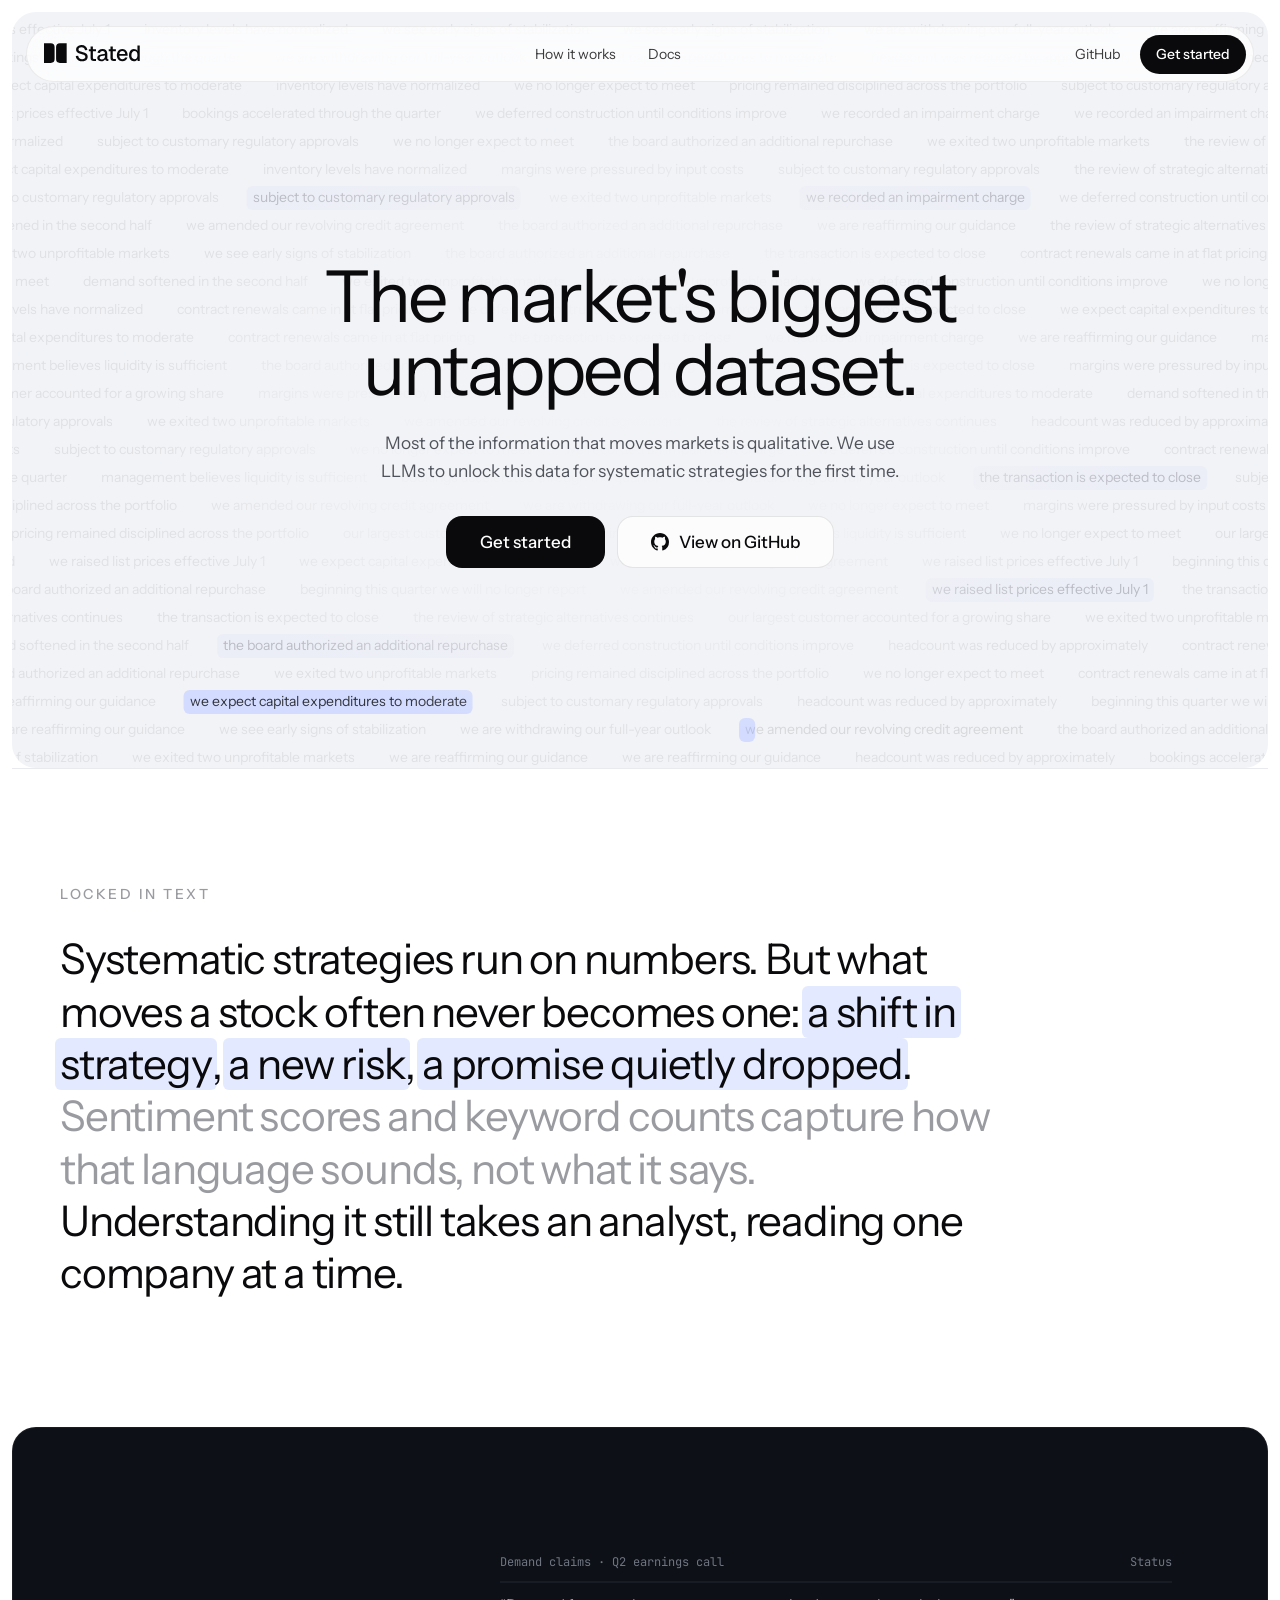
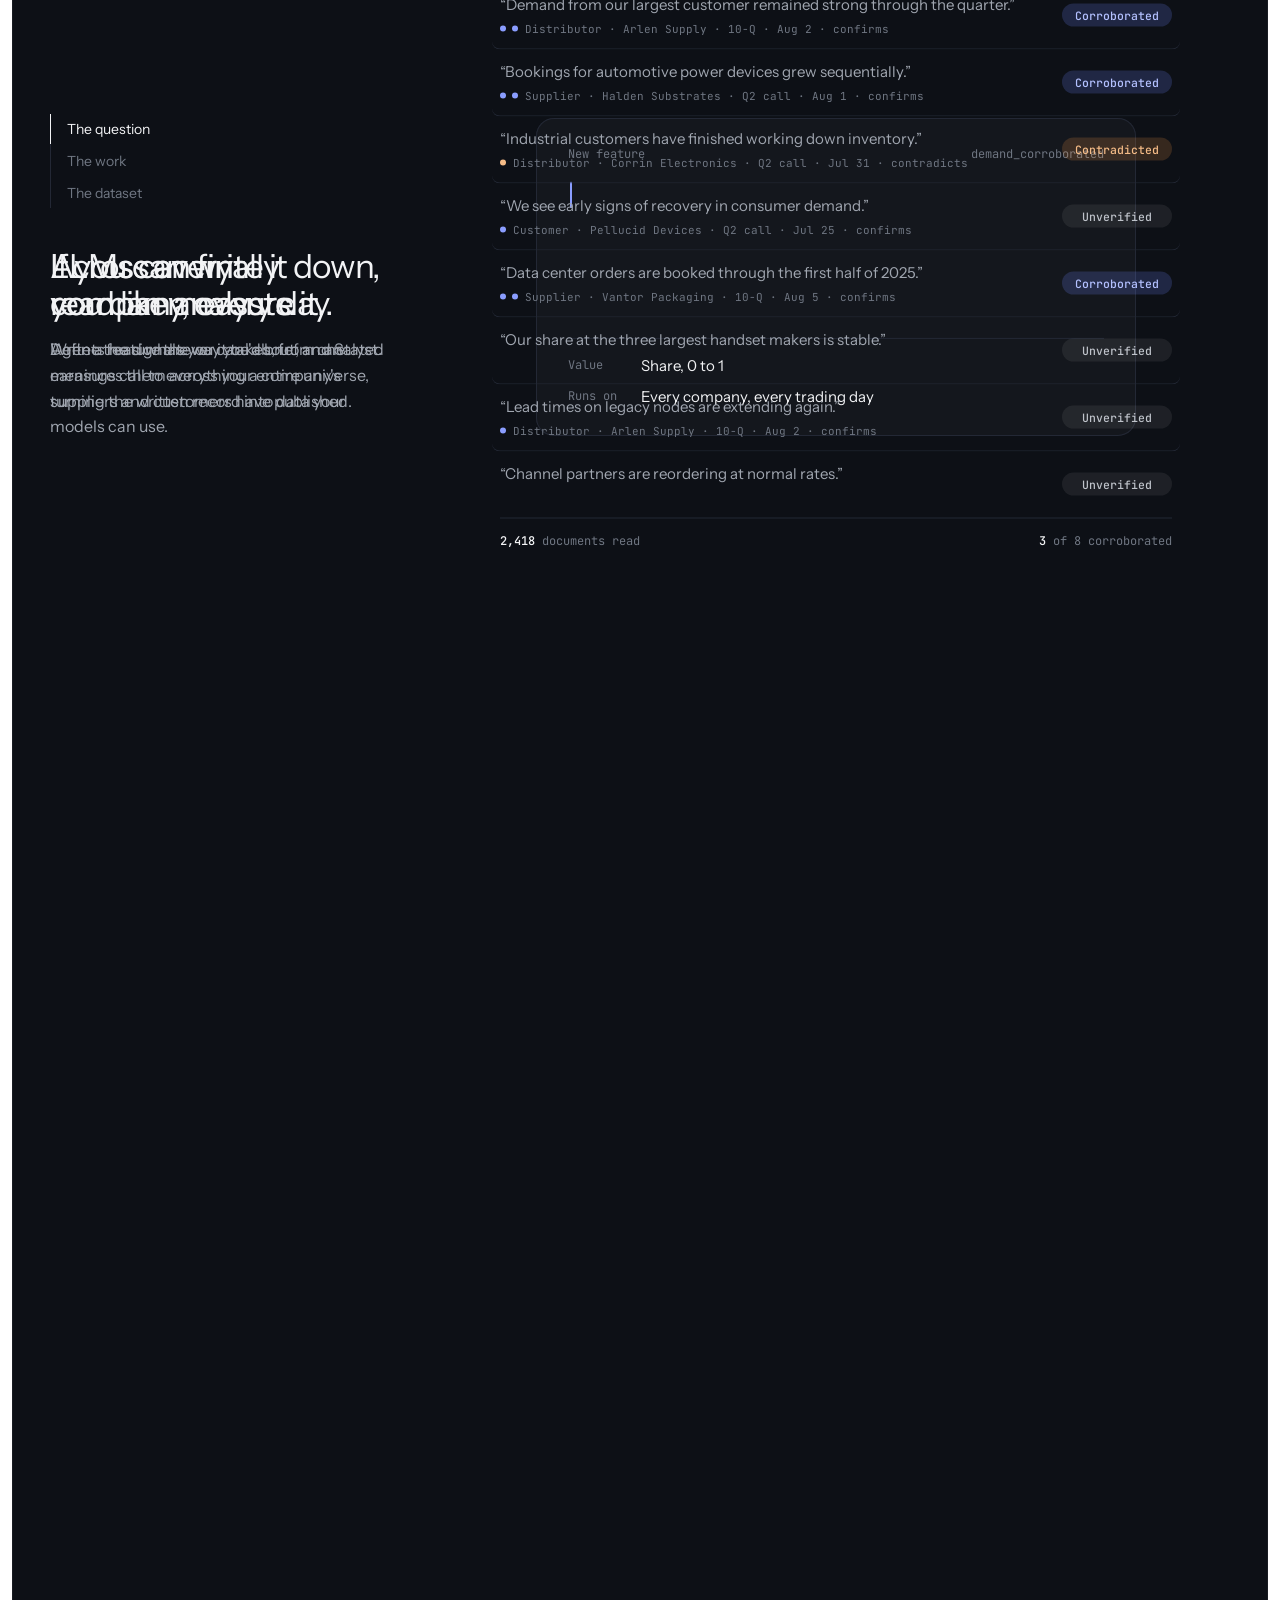
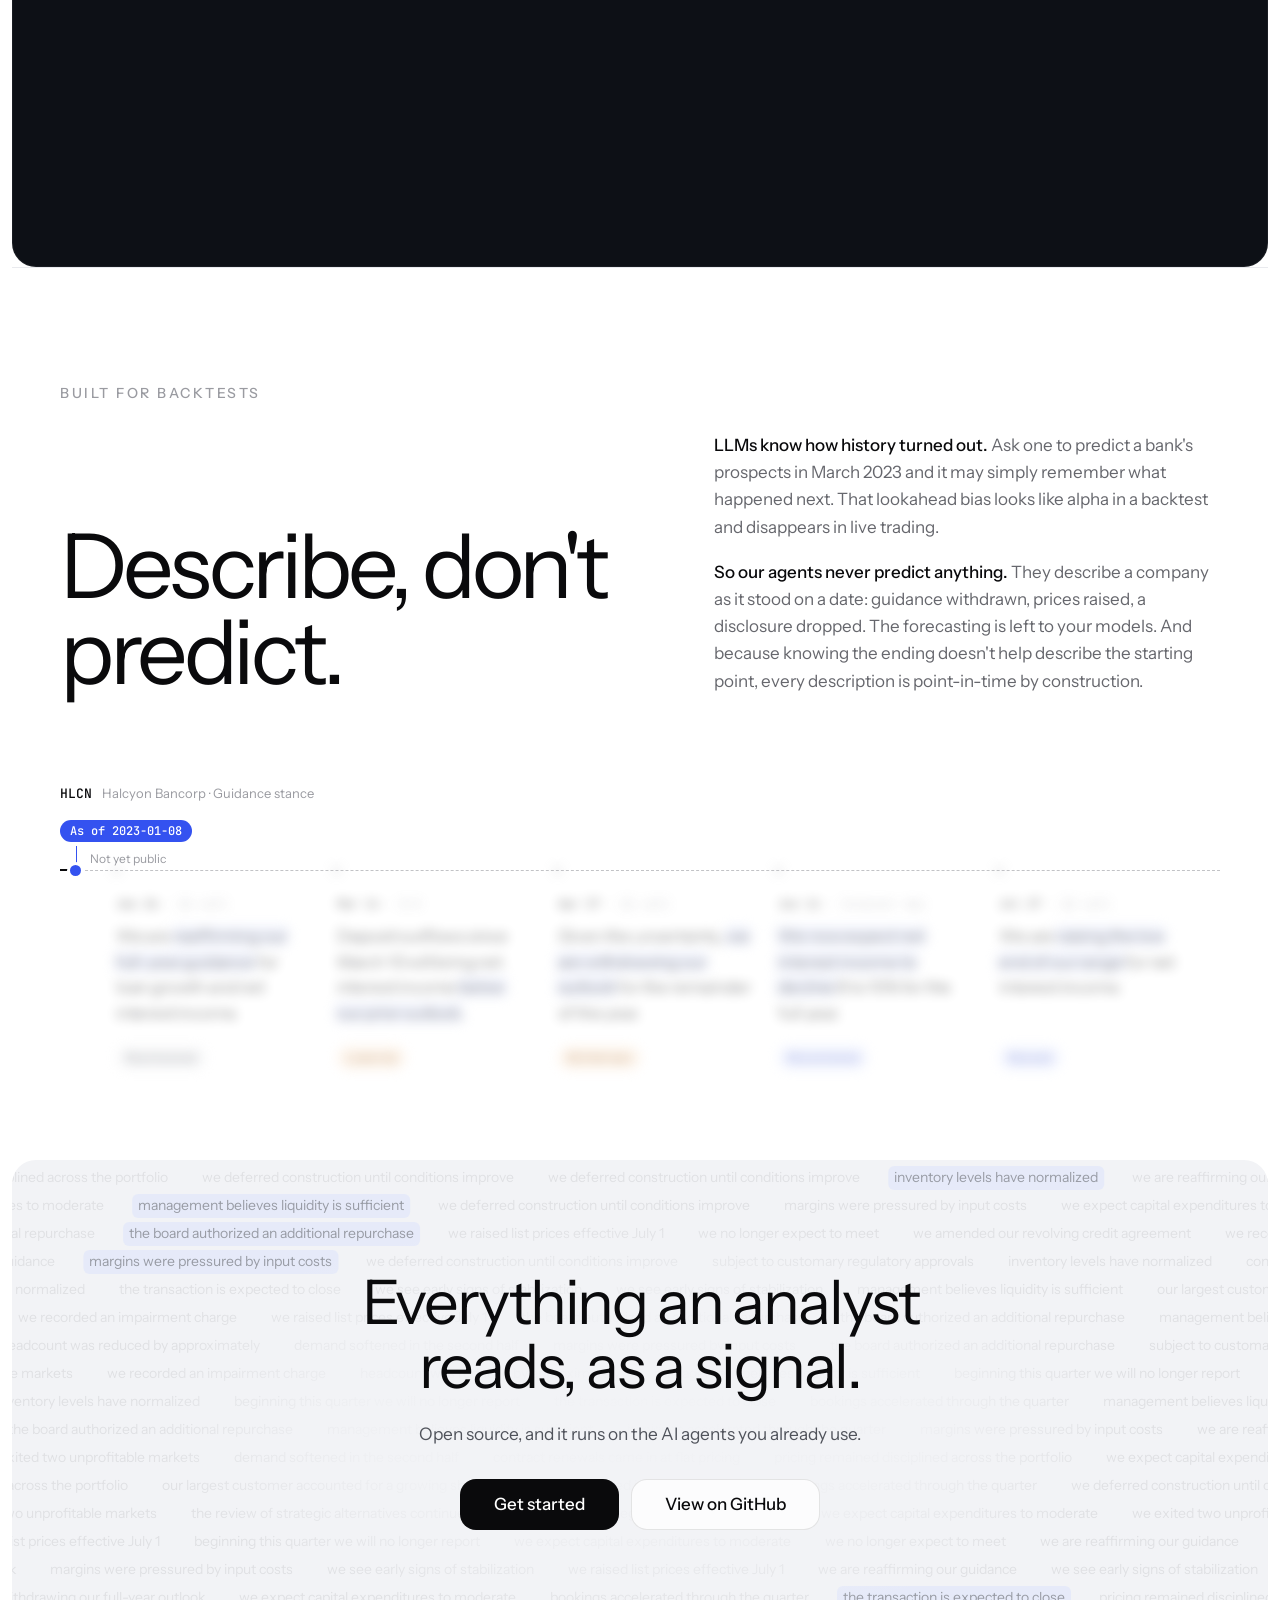
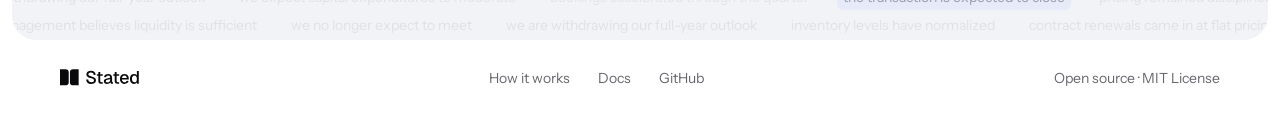
==== site/index.html @ 485dae63 "Point repository links at zmccormick7/Stated The repository was renamed from PremiseDB to Stated. Th" ====
<!doctype html>
<html lang="en">
<head>
<meta charset="utf-8">
<meta name="viewport" content="width=device-width, initial-scale=1, viewport-fit=cover">
<meta name="description" content="Most of the information that moves markets is qualitative. Stated uses LLMs to unlock this data for systematic strategies.">
<title>Stated</title>
<link rel="icon" href="favicon.ico" sizes="32x32">
<link rel="icon" href="favicon.svg" type="image/svg+xml">
<link rel="apple-touch-icon" href="apple-touch-icon.png">
<link rel="preconnect" href="https://fonts.googleapis.com">
<link rel="preconnect" href="https://fonts.gstatic.com" crossorigin>
<link rel="stylesheet" href="https://fonts.googleapis.com/css2?family=Instrument+Sans:wght@400;500;600&family=JetBrains+Mono:wght@400;500&display=swap">
<style>
html, body { margin: 0; }
[hidden] { display: none !important; }
/* Layout: quiet and premium. An inset, rounded hero panel whose "photograph" is a slow wall of disclosure text,
   phrases lighting up as they are read; a floating glass nav; then one dark, pinned story in which a feature is answered for
   one company on one date and the camera pulls back to the whole dataset.
   One sans at regular weight carries everything; mono only for values. Colour is nearly absent. */
:root {
  --bg: #FFFFFF;
  --fg: #0A0A0C;
  --muted: #66676D;
  --faint: #9A9BA1;
  --rule: #E9EAEE;
  --band: #F4F4F6;
  --win: #FFFFFF;
  --win-rule: #E6E7EB;
  --win-bar: #FAFAFB;
  --hl: #E3E9FF;
  --hl-strong: #CBD6FF;
  --accent: #3452F0;
  --up-bg: #E4EAFF; --up-ink: #2A3FB8;
  --down-bg: #FCEBD9; --down-ink: #94500F;
  --flat-bg: #F0F1F3; --flat-ink: #4B4E56;
  --media: #F2F3F6;
  --media-ink: #0A0A0C;
  --media-muted: #50535B;
  --veil-0: rgba(242, 243, 246, 0.97);
  --veil-1: rgba(242, 243, 246, 0.84);
  --veil-2: rgba(242, 243, 246, 0);
  --wall-ink: #0A0A0C;
  --wall-base: 0.075;
  --wall-lit: 0.72;
  --wall-hl: #D3DCFF;
  --wall-hl-a: 1;
  --nav-bg: rgba(255, 255, 255, 0.72);
  --nav-ink: #0A0A0C;
  --nav-rule: rgba(10, 10, 12, 0.07);
  --btn-bg: #0A0A0C;
  --btn-ink: #FFFFFF;
  --btn-hover: #26282E;
  --btn2-bg: rgba(255, 255, 255, 0.75);
  --btn2-ink: #0A0A0C;
  --btn2-rule: rgba(10, 10, 12, 0.1);
  --btn2-hover: #FFFFFF;
  --sans: "Instrument Sans", system-ui, -apple-system, "Segoe UI", Helvetica, Arial, sans-serif;
  --mono: "JetBrains Mono", ui-monospace, "SF Mono", Menlo, Consolas, monospace;
}
@media (prefers-color-scheme: dark) {
  :root:not([data-theme="light"]) {
    --bg: #0A0A0C; --fg: #F2F2F4; --muted: #9C9DA4; --faint: #6E6F76; --rule: #1E1F24;
    --band: #111216; --win: #17181D; --win-rule: #26272E; --win-bar: #1B1C22;
    --hl: rgba(110, 135, 255, 0.2); --hl-strong: rgba(110, 135, 255, 0.38); --accent: #8A9DFF; --up-bg: rgba(110, 135, 255, 0.18); --up-ink: #A9B8FF; --down-bg: rgba(240, 150, 70, 0.16); --down-ink: #F2B47E; --flat-bg: rgba(255, 255, 255, 0.06); --flat-ink: #B5B8BF;
    --media: #0B0F16; --media-ink: #F5F7FA; --media-muted: rgba(245, 247, 250, 0.78);
    --veil-0: rgba(11, 15, 22, 0.96); --veil-1: rgba(11, 15, 22, 0.8); --veil-2: rgba(11, 15, 22, 0);
    --wall-ink: #E8ECF4; --wall-base: 0.11; --wall-lit: 0.6; --wall-hl: #AFC0FF; --wall-hl-a: 0.14;
    --nav-bg: rgba(255, 255, 255, 0.07); --nav-ink: #F5F7FA; --nav-rule: rgba(255, 255, 255, 0.1);
    --btn-bg: #FFFFFF; --btn-ink: #0A0A0C; --btn-hover: #E9ECF2;
    --btn2-bg: rgba(255, 255, 255, 0.1); --btn2-ink: #F5F7FA; --btn2-rule: rgba(255, 255, 255, 0.14); --btn2-hover: rgba(255, 255, 255, 0.16);
    color-scheme: dark;
  }
}
:root[data-theme="dark"] {
  --bg: #0A0A0C; --fg: #F2F2F4; --muted: #9C9DA4; --faint: #6E6F76; --rule: #1E1F24;
  --band: #111216; --win: #17181D; --win-rule: #26272E; --win-bar: #1B1C22;
  --hl: rgba(110, 135, 255, 0.2); --hl-strong: rgba(110, 135, 255, 0.38); --accent: #8A9DFF; --up-bg: rgba(110, 135, 255, 0.18); --up-ink: #A9B8FF; --down-bg: rgba(240, 150, 70, 0.16); --down-ink: #F2B47E; --flat-bg: rgba(255, 255, 255, 0.06); --flat-ink: #B5B8BF;
  --media: #0B0F16; --media-ink: #F5F7FA; --media-muted: rgba(245, 247, 250, 0.78);
    --veil-0: rgba(11, 15, 22, 0.96); --veil-1: rgba(11, 15, 22, 0.8); --veil-2: rgba(11, 15, 22, 0);
    --wall-ink: #E8ECF4; --wall-base: 0.11; --wall-lit: 0.6; --wall-hl: #AFC0FF; --wall-hl-a: 0.14;
    --nav-bg: rgba(255, 255, 255, 0.07); --nav-ink: #F5F7FA; --nav-rule: rgba(255, 255, 255, 0.1);
    --btn-bg: #FFFFFF; --btn-ink: #0A0A0C; --btn-hover: #E9ECF2;
    --btn2-bg: rgba(255, 255, 255, 0.1); --btn2-ink: #F5F7FA; --btn2-rule: rgba(255, 255, 255, 0.14); --btn2-hover: rgba(255, 255, 255, 0.16);
  color-scheme: dark;
}

body {
  background: var(--bg);
  color: var(--fg);
  font-family: var(--sans);
  font-size: 16px;
  line-height: 1.5;
  padding-left: max(12px, env(safe-area-inset-left, 0px));
  padding-right: max(12px, env(safe-area-inset-right, 0px));
  padding-block: 12px 0;
  -webkit-font-smoothing: antialiased;
}
a { color: inherit; }
a:focus-visible { outline: 2px solid var(--accent); outline-offset: 3px; border-radius: 8px; }

/* ---------- Hero panel ---------- */
.hero {
  position: relative; overflow: hidden; isolation: isolate;
  border-radius: 24px; background: var(--media); color: var(--media-ink);
  min-height: 560px; height: min(84vh, 820px);
  display: grid; place-items: center; text-align: center;
}
#wall, #wall2 { position: absolute; inset: 0; width: 100%; height: 100%; z-index: -2; }
.veil {
  position: absolute; inset: 0; z-index: -1; pointer-events: none;
  background: radial-gradient(40% 42% at 50% 54%, var(--veil-0) 0%, var(--veil-1) 55%, var(--veil-2) 100%);
}

.nav {
  position: absolute; top: 14px; left: 14px; right: 14px; z-index: 3;
  display: flex; align-items: center; justify-content: space-between; gap: 16px;
  height: 56px; padding: 0 8px 0 18px; border-radius: 999px;
  background: var(--nav-bg); color: var(--nav-ink);
  box-shadow: inset 0 0 0 1px var(--nav-rule);
  -webkit-backdrop-filter: blur(16px) saturate(1.4); backdrop-filter: blur(16px) saturate(1.4);
  text-align: left;
}
.brand { display: inline-flex; align-items: center; text-decoration: none; }
.logo {
  display: block; height: 22px; aspect-ratio: 525 / 120; background-color: currentColor;
  -webkit-mask: url("data:image/svg+xml,%3Csvg xmlns=%22http://www.w3.org/2000/svg%22 viewBox=%220 0 525 120%22%3E%3Cpath fill=%22%230A0A0C%22 d=%22M0 1H37A21 21 0 0 1 58 22V88A21 21 0 0 1 37 109H0Z M124 1H87A21 21 0 0 0 66 22V88A21 21 0 0 0 87 109H124Z M208.2 99.9Q198.1 99.9 190.6 96.3Q183.2 92.6 178.8 86.0Q174.4 79.3 173.7 70.6L173.7 70.6L187.0 69.7Q188.2 78.7 193.6 83.5Q199.0 88.2 208.4 88.2L208.4 88.2Q216.8 88.2 221.3 85.1Q225.8 82.0 225.8 76.0L225.8 76.0Q225.8 72.1 224.0 69.4Q222.2 66.8 217.3 64.4Q212.5 62.1 203.3 59.8L203.3 59.8Q192.9 57.3 186.9 54.2Q180.9 51.2 178.2 46.8Q175.5 42.5 175.5 35.7L175.5 35.7Q175.5 28.4 179.0 22.9Q182.6 17.3 189.3 14.2Q196.0 11.1 205.0 11.1L205.0 11.1Q219.1 11.1 227.5 18.7Q236.0 26.3 237.4 38.7L237.4 38.7L224.2 39.5Q223.1 31.8 218.2 27.3Q213.2 22.8 204.7 22.8L204.7 22.8Q197.4 22.8 193.1 26.2Q188.8 29.6 188.8 35.3L188.8 35.3Q188.8 39.1 190.5 41.4Q192.3 43.8 196.6 45.6Q201 47.4 209.5 49.4L209.5 49.4Q225.5 53.1 232.3 59.3Q239.1 65.6 239.1 75.3L239.1 75.3Q239.1 82.8 235.2 88.4Q231.3 93.9 224.3 96.9Q217.3 99.9 208.2 99.9L208.2 99.9Z M272.5 98Q263.4 98 259.1 93.9Q254.8 89.7 254.8 80.8L254.8 80.8L254.8 44.7L245.1 44.7L245.1 34.3L254.8 34.3L254.8 19.3L267.4 19.3L267.4 34.3L284.3 34.3L284.3 44.7L267.4 44.7L267.4 79.8Q267.4 84.1 269.3 85.8Q271.2 87.6 275.2 87.6L275.2 87.6L284.3 87.6L284.3 98L272.5 98Z M313.1 99.4Q303 99.4 297.1 94.8Q291.3 90.2 291.3 82.1L291.3 82.1Q291.3 73.9 296.2 69.3Q301.1 64.6 311.6 62.6L311.6 62.6L333.5 58.4Q333.5 43.6 319.9 43.6L319.9 43.6Q308.0 43.6 305.5 54.3L305.5 54.3L292.3 53.5Q294.1 43.9 301.4 38.4Q308.6 32.9 319.9 32.9L319.9 32.9Q332.7 32.9 339.5 39.8Q346.2 46.6 346.2 59.1L346.2 59.1L346.2 83.9Q346.2 86.1 347.1 87.0Q347.9 87.9 349.7 87.9L349.7 87.9L352.0 87.9L352.0 98Q350.8 98.4 347.3 98.4L347.3 98.4Q341.7 98.4 338.6 96.0Q335.4 93.6 334.6 88.2L334.6 88.2Q332.2 93.2 326.3 96.3Q320.5 99.4 313.1 99.4L313.1 99.4ZM315.2 89.4Q323.6 89.4 328.6 84.6Q333.5 79.8 333.5 72.0L333.5 72.0L333.5 68.0L315.0 71.5Q309.3 72.6 306.9 74.9Q304.4 77.2 304.4 80.9L304.4 80.9Q304.4 85.0 307.3 87.2Q310.1 89.4 315.2 89.4L315.2 89.4Z M381.3 98Q372.2 98 367.9 93.9Q363.6 89.7 363.6 80.8L363.6 80.8L363.6 44.7L353.9 44.7L353.9 34.3L363.6 34.3L363.6 19.3L376.3 19.3L376.3 34.3L393.1 34.3L393.1 44.7L376.3 44.7L376.3 79.8Q376.3 84.1 378.1 85.8Q380.0 87.6 384.0 87.6L384.0 87.6L393.1 87.6L393.1 98L381.3 98Z M428.6 99.4Q419.5 99.4 412.7 95.3Q405.8 91.2 402.1 83.6Q398.4 76.1 398.4 66.2L398.4 66.2Q398.4 56.2 402.1 48.7Q405.7 41.1 412.5 37.0Q419.2 32.9 428.2 32.9L428.2 32.9Q437.0 32.9 443.5 36.9Q450.1 40.9 453.8 48.5Q457.4 56.1 457.4 66.6L457.4 66.6L457.4 69.9L411.7 69.9Q412.2 79.1 416.6 83.8Q421.0 88.5 428.7 88.5L428.7 88.5Q434.2 88.5 438.0 86.0Q441.8 83.4 443.3 78.8L443.3 78.8L456.5 79.7Q454.0 88.7 446.5 94.0Q439 99.4 428.6 99.4L428.6 99.4ZM443.9 60.3Q443.4 52.0 439.2 47.8Q435.0 43.6 428.2 43.6L428.2 43.6Q421.4 43.6 417.1 48.0Q412.8 52.3 411.7 60.3L411.7 60.3L443.9 60.3Z M491.6 99.4Q483.4 99.4 477.4 95.4Q471.3 91.3 468.1 83.8Q464.9 76.3 464.9 66.2L464.9 66.2Q464.9 56.1 468.1 48.6Q471.3 41.0 477.4 36.9Q483.4 32.9 491.6 32.9L491.6 32.9Q498.1 32.9 503.3 35.6Q508.4 38.4 511.0 43.3L511.0 43.3L511.0 13L523.6 13L523.6 98L511.9 98L511.5 88.4Q508.9 93.6 503.6 96.5Q498.3 99.4 491.6 99.4L491.6 99.4ZM494.9 88.4Q502.6 88.4 506.8 82.6Q511.0 76.7 511.0 66.2L511.0 66.2Q511.0 55.5 506.8 49.7Q502.6 43.9 494.9 43.9L494.9 43.9Q487.1 43.9 482.6 49.8Q478.0 55.7 478.0 66.2L478.0 66.2Q478.0 76.3 482.6 82.4Q487.2 88.4 494.9 88.4L494.9 88.4Z%22/%3E%3C/svg%3E") center / contain no-repeat;
          mask: url("data:image/svg+xml,%3Csvg xmlns=%22http://www.w3.org/2000/svg%22 viewBox=%220 0 525 120%22%3E%3Cpath fill=%22%230A0A0C%22 d=%22M0 1H37A21 21 0 0 1 58 22V88A21 21 0 0 1 37 109H0Z M124 1H87A21 21 0 0 0 66 22V88A21 21 0 0 0 87 109H124Z M208.2 99.9Q198.1 99.9 190.6 96.3Q183.2 92.6 178.8 86.0Q174.4 79.3 173.7 70.6L173.7 70.6L187.0 69.7Q188.2 78.7 193.6 83.5Q199.0 88.2 208.4 88.2L208.4 88.2Q216.8 88.2 221.3 85.1Q225.8 82.0 225.8 76.0L225.8 76.0Q225.8 72.1 224.0 69.4Q222.2 66.8 217.3 64.4Q212.5 62.1 203.3 59.8L203.3 59.8Q192.9 57.3 186.9 54.2Q180.9 51.2 178.2 46.8Q175.5 42.5 175.5 35.7L175.5 35.7Q175.5 28.4 179.0 22.9Q182.6 17.3 189.3 14.2Q196.0 11.1 205.0 11.1L205.0 11.1Q219.1 11.1 227.5 18.7Q236.0 26.3 237.4 38.7L237.4 38.7L224.2 39.5Q223.1 31.8 218.2 27.3Q213.2 22.8 204.7 22.8L204.7 22.8Q197.4 22.8 193.1 26.2Q188.8 29.6 188.8 35.3L188.8 35.3Q188.8 39.1 190.5 41.4Q192.3 43.8 196.6 45.6Q201 47.4 209.5 49.4L209.5 49.4Q225.5 53.1 232.3 59.3Q239.1 65.6 239.1 75.3L239.1 75.3Q239.1 82.8 235.2 88.4Q231.3 93.9 224.3 96.9Q217.3 99.9 208.2 99.9L208.2 99.9Z M272.5 98Q263.4 98 259.1 93.9Q254.8 89.7 254.8 80.8L254.8 80.8L254.8 44.7L245.1 44.7L245.1 34.3L254.8 34.3L254.8 19.3L267.4 19.3L267.4 34.3L284.3 34.3L284.3 44.7L267.4 44.7L267.4 79.8Q267.4 84.1 269.3 85.8Q271.2 87.6 275.2 87.6L275.2 87.6L284.3 87.6L284.3 98L272.5 98Z M313.1 99.4Q303 99.4 297.1 94.8Q291.3 90.2 291.3 82.1L291.3 82.1Q291.3 73.9 296.2 69.3Q301.1 64.6 311.6 62.6L311.6 62.6L333.5 58.4Q333.5 43.6 319.9 43.6L319.9 43.6Q308.0 43.6 305.5 54.3L305.5 54.3L292.3 53.5Q294.1 43.9 301.4 38.4Q308.6 32.9 319.9 32.9L319.9 32.9Q332.7 32.9 339.5 39.8Q346.2 46.6 346.2 59.1L346.2 59.1L346.2 83.9Q346.2 86.1 347.1 87.0Q347.9 87.9 349.7 87.9L349.7 87.9L352.0 87.9L352.0 98Q350.8 98.4 347.3 98.4L347.3 98.4Q341.7 98.4 338.6 96.0Q335.4 93.6 334.6 88.2L334.6 88.2Q332.2 93.2 326.3 96.3Q320.5 99.4 313.1 99.4L313.1 99.4ZM315.2 89.4Q323.6 89.4 328.6 84.6Q333.5 79.8 333.5 72.0L333.5 72.0L333.5 68.0L315.0 71.5Q309.3 72.6 306.9 74.9Q304.4 77.2 304.4 80.9L304.4 80.9Q304.4 85.0 307.3 87.2Q310.1 89.4 315.2 89.4L315.2 89.4Z M381.3 98Q372.2 98 367.9 93.9Q363.6 89.7 363.6 80.8L363.6 80.8L363.6 44.7L353.9 44.7L353.9 34.3L363.6 34.3L363.6 19.3L376.3 19.3L376.3 34.3L393.1 34.3L393.1 44.7L376.3 44.7L376.3 79.8Q376.3 84.1 378.1 85.8Q380.0 87.6 384.0 87.6L384.0 87.6L393.1 87.6L393.1 98L381.3 98Z M428.6 99.4Q419.5 99.4 412.7 95.3Q405.8 91.2 402.1 83.6Q398.4 76.1 398.4 66.2L398.4 66.2Q398.4 56.2 402.1 48.7Q405.7 41.1 412.5 37.0Q419.2 32.9 428.2 32.9L428.2 32.9Q437.0 32.9 443.5 36.9Q450.1 40.9 453.8 48.5Q457.4 56.1 457.4 66.6L457.4 66.6L457.4 69.9L411.7 69.9Q412.2 79.1 416.6 83.8Q421.0 88.5 428.7 88.5L428.7 88.5Q434.2 88.5 438.0 86.0Q441.8 83.4 443.3 78.8L443.3 78.8L456.5 79.7Q454.0 88.7 446.5 94.0Q439 99.4 428.6 99.4L428.6 99.4ZM443.9 60.3Q443.4 52.0 439.2 47.8Q435.0 43.6 428.2 43.6L428.2 43.6Q421.4 43.6 417.1 48.0Q412.8 52.3 411.7 60.3L411.7 60.3L443.9 60.3Z M491.6 99.4Q483.4 99.4 477.4 95.4Q471.3 91.3 468.1 83.8Q464.9 76.3 464.9 66.2L464.9 66.2Q464.9 56.1 468.1 48.6Q471.3 41.0 477.4 36.9Q483.4 32.9 491.6 32.9L491.6 32.9Q498.1 32.9 503.3 35.6Q508.4 38.4 511.0 43.3L511.0 43.3L511.0 13L523.6 13L523.6 98L511.9 98L511.5 88.4Q508.9 93.6 503.6 96.5Q498.3 99.4 491.6 99.4L491.6 99.4ZM494.9 88.4Q502.6 88.4 506.8 82.6Q511.0 76.7 511.0 66.2L511.0 66.2Q511.0 55.5 506.8 49.7Q502.6 43.9 494.9 43.9L494.9 43.9Q487.1 43.9 482.6 49.8Q478.0 55.7 478.0 66.2L478.0 66.2Q478.0 76.3 482.6 82.4Q487.2 88.4 494.9 88.4L494.9 88.4Z%22/%3E%3C/svg%3E") center / contain no-repeat;
}
.nav-mid { display: flex; gap: 32px; font-size: 0.875rem; }
.nav-mid a, .nav-end a.plain { text-decoration: none; opacity: 0.8; }
.nav-mid a:hover, .nav-end a.plain:hover { opacity: 1; }
.nav-end { display: flex; align-items: center; gap: 20px; font-size: 0.875rem; }
.pill { text-decoration: none; background: var(--btn-bg); color: var(--btn-ink); padding: 9px 16px; border-radius: 999px; font-weight: 500; }
@media (max-width: 760px) { .nav-mid, .nav-end a.plain { display: none; } }

.hero-copy { display: grid; justify-items: center; gap: 22px; padding: 96px 20px 48px; max-width: 920px; }
h1 {
  margin: 0; font-weight: 400;
  font-size: clamp(2.6rem, 5.6vw, 4.9rem);
  line-height: 1.03; letter-spacing: -0.035em;
  text-wrap: balance;
}
.lede { margin: 0; max-width: 36rem; text-wrap: balance; font-size: clamp(1.05rem, 1.35vw, 1.2rem); line-height: 1.6; color: var(--media-muted); }
.actions { display: flex; flex-wrap: wrap; justify-content: center; gap: 12px; margin-top: 10px; }
.btn {
  display: inline-flex; align-items: center; gap: 10px; text-decoration: none;
  font-size: 1.0625rem; font-weight: 500; line-height: 1; padding: 17px 34px; border-radius: 16px;
  transition: background-color 160ms ease, transform 160ms ease;
}
.btn:active { transform: translateY(1px); }
.btn-light { background: var(--btn-bg); color: var(--btn-ink); }
.btn-light:hover { background: var(--btn-hover); }
.btn-glass { background: var(--btn2-bg); color: var(--btn2-ink); box-shadow: inset 0 0 0 1px var(--btn2-rule); -webkit-backdrop-filter: blur(8px); backdrop-filter: blur(8px); }
.btn-glass:hover { background: var(--btn2-hover); }
.btn svg { width: 18px; height: 18px; fill: currentColor; }

/* ---------- The dark panel the story sits in ---------- */
.on-dark {
  --bg: #0D1016; --fg: #F2F3F5; --muted: #A0A6B0; --faint: #6F7682; --rule: #232835;
  --hl-strong: rgba(110, 135, 255, 0.38); --accent: #8A9DFF;
  --up-bg: rgba(110, 135, 255, 0.2); --up-ink: #B4C1FF; --down-bg: rgba(240, 150, 70, 0.18); --down-ink: #F4BB87;
  --flat-bg: rgba(255, 255, 255, 0.07); --flat-ink: #BFC3CA;
  color-scheme: dark; background: var(--bg); color: var(--fg);
}
@media (prefers-color-scheme: dark) { :root:not([data-theme="light"]) .on-dark { --bg: #151924; } }
:root[data-theme="dark"] .on-dark { --bg: #151924; }

/* ---------- Closing panel and footer ---------- */
.closing { height: auto; min-height: 480px; }
.closing .hero-copy { padding: 88px 20px; }
.closing h2 { margin: 0; font-weight: 400; font-size: clamp(2.3rem, 4.8vw, 4.25rem); line-height: 1.04; letter-spacing: -0.035em; text-wrap: balance; }
.footer { max-width: 1160px; margin: 0 auto; display: flex; flex-wrap: wrap; align-items: center; justify-content: space-between; gap: 16px 32px; padding: 28px clamp(4px, 3vw, 40px) 36px; font-size: 0.875rem; color: var(--muted); }
.footer .brand { color: var(--fg); }
.footer .logo { height: 18px; }
.footer-links { display: flex; flex-wrap: wrap; gap: 8px 28px; }
.footer-links a { text-decoration: none; }
.footer-links a:hover { color: var(--fg); }

.label { margin: 0 0 clamp(36px, 5vw, 56px); text-align: center; font-size: 0.875rem; font-weight: 500; letter-spacing: 0.18em; text-transform: uppercase; color: var(--faint); }

mark {
  color: inherit;
  background-image: linear-gradient(var(--hl), var(--hl));
  background-color: transparent; background-repeat: no-repeat; background-position: 0 0; background-size: 0% 100%;
  border-radius: 4px; padding: 0.06em 0.12em; margin: 0 -0.12em;
  -webkit-box-decoration-break: clone; box-decoration-break: clone;
  transition: background-size 620ms cubic-bezier(.6,.05,.3,1);
}
mark.on { background-size: 100% 100%; }

/* ---------- Thesis statements ---------- */
.thesis { padding: clamp(72px, 9vw, 136px) clamp(4px, 3vw, 40px); border-top: 1px solid var(--rule); }
.thesis-inner { max-width: 1160px; margin: 0 auto; }
.thesis .label { text-align: left; margin-bottom: clamp(20px, 2.4vw, 28px); }
.statement {
  margin: 0; max-width: 23em;
  font-size: clamp(1.75rem, 3.3vw, 3rem); font-weight: 400; line-height: 1.24; letter-spacing: -0.028em;
  text-wrap: pretty;
}
.statement mark { padding-block: 0; border-radius: 6px; }
.statement .quiet { color: var(--faint); }

/* ---------- The story: one feature answered for one company on one date, then the camera pulls back to the whole dataset ---------- */
.story { position: relative; height: 760vh; margin-top: 12px; border-radius: 24px; box-shadow: inset 0 0 0 1px rgba(255, 255, 255, 0.05); }
.story-pin {
  position: sticky; top: 0; height: 100vh; height: 100svh; box-sizing: border-box;
  padding: clamp(20px, 4vh, 40px) clamp(16px, 3vw, 48px);
  display: grid; grid-template-columns: minmax(260px, 340px) minmax(0, 1fr); gap: clamp(32px, 4vw, 64px);
}
.story-copy { align-self: center; display: grid; gap: 40px; }
.beats { list-style: none; margin: 0; padding: 0; display: grid; gap: 2px; border-left: 1px solid var(--rule); }
.beats button { appearance: none; border: 0; background: none; cursor: pointer; text-align: left; padding: 6px 0 6px 16px; margin-left: -1px; border-left: 1px solid transparent; font: 400 0.875rem var(--sans); color: var(--faint); transition: color 300ms ease, border-color 300ms ease; }
.beats button:hover { color: var(--muted); }
.beats button[aria-current="step"] { color: var(--fg); border-left-color: var(--fg); }
.beats button:focus-visible { outline: 2px solid var(--accent); outline-offset: 2px; }
.copies { display: grid; }
.copy { grid-area: 1 / 1; display: grid; gap: 16px; align-content: start; opacity: 0; transform: translateY(12px); transition: opacity 450ms ease, transform 600ms cubic-bezier(.2,.7,.2,1); }
.copy.on { opacity: 1; transform: none; }
.copy h2 { margin: 0; font-size: clamp(1.75rem, 2.6vw, 2.5rem); font-weight: 400; line-height: 1.1; letter-spacing: -0.035em; text-wrap: balance; }
.copy p { margin: 0; color: var(--muted); font-size: 1rem; line-height: 1.6; text-wrap: pretty; }
.copy p b { color: var(--fg); font-weight: 500; }

.view { position: relative; min-width: 0; min-height: 0; }
#scene { position: absolute; top: 30px; bottom: 30px; left: 0; width: 100%; height: calc(100% - 60px); display: block; }
.hud { position: absolute; inset: 0; pointer-events: none; font: 12px var(--mono); color: var(--faint); transition: opacity 300ms ease; }
.hud span { position: absolute; max-width: 48%; }
.hud b { font-weight: 500; color: var(--fg); font-variant-numeric: tabular-nums; }
#hud-tl { left: 0; top: 0; }
#hud-tr { right: 0; top: 0; text-align: right; }
#hud-bl { left: 0; bottom: 0; }
#hud-br { right: 0; bottom: 0; text-align: right; }

.brief { position: absolute; left: 50%; top: 50%; width: min(600px, 100%); box-sizing: border-box; padding: 28px 32px; border-radius: 18px; background: rgba(255, 255, 255, 0.03); box-shadow: inset 0 0 0 1px var(--rule); transform: translate(-50%, -50%); }
.brief-k { display: flex; justify-content: space-between; gap: 12px; font: 12px var(--mono); color: var(--faint); }
.brief-text { margin: 16px 0 24px; min-height: 5.6em; font-size: clamp(1.2rem, 1.9vw, 1.6rem); line-height: 1.4; letter-spacing: -0.02em; text-wrap: pretty; }
.caret { display: inline-block; width: 2px; height: 1.05em; margin-left: 2px; vertical-align: -0.15em; background: var(--accent); animation: caret 1s steps(1) infinite; }
@keyframes caret { 50% { opacity: 0; } }
.brief-meta { display: grid; grid-template-columns: auto 1fr; gap: 8px 24px; margin: 0; padding-top: 16px; border-top: 1px solid var(--rule); font-size: 0.9375rem; }
.brief-meta dt { font: 12px/1.8 var(--mono); color: var(--faint); }
.brief-meta dd { margin: 0; }

.ledger { position: absolute; left: 50%; top: 50%; width: min(720px, 100%); box-sizing: border-box; padding: 20px 24px 16px; border-radius: 18px; background: rgba(255, 255, 255, 0.03); box-shadow: inset 0 0 0 1px var(--rule); transform: translate(-50%, -50%); overflow: hidden; visibility: hidden; }
.lg-head, .lg-foot { display: flex; justify-content: space-between; gap: 12px; font: 12px var(--mono); color: var(--faint); }
.lg-head { padding-bottom: 12px; border-bottom: 1px solid var(--rule); }
.lg-foot { padding-top: 14px; border-top: 1px solid var(--rule); }
.lg-foot b { color: var(--fg); font-weight: 500; font-variant-numeric: tabular-nums; }
.lg-rows { list-style: none; margin: 0; padding: 0; }
.lg-row { box-sizing: border-box; overflow: hidden; display: grid; grid-template-columns: minmax(0, 1fr) auto; column-gap: 20px; padding: 11px 8px; margin: 0 -8px; border-bottom: 1px solid var(--rule); border-radius: 8px; transition: background-color 400ms ease; }
.lg-row:last-child { border-bottom: 0; }
.lg-row.hot { background: rgba(138, 157, 255, 0.08); }
.lg-claim { grid-column: 1; margin: 0; font-size: 0.9375rem; line-height: 1.4; color: var(--muted); transition: color 400ms ease; }
.lg-row.hot .lg-claim { color: var(--fg); }
.lg-status { grid-column: 2; grid-row: 1 / span 2; align-self: center; min-width: 9.5em; padding: 4px 10px; border-radius: 999px; box-sizing: border-box; text-align: center; font: 500 11.5px var(--mono); }
.lg-status:empty { visibility: hidden; }
.lg-status.ok { background: var(--up-bg); color: var(--up-ink); }
.lg-status.no { background: var(--down-bg); color: var(--down-ink); }
.lg-status.none { background: var(--flat-bg); color: var(--flat-ink); }
.lg-tags { grid-column: 1; display: flex; align-items: center; gap: 6px; height: 18px; margin-top: 5px; overflow: hidden; white-space: nowrap; font: 11px var(--mono); color: var(--faint); }
.lg-tag { display: none; align-items: center; gap: 7px; min-width: 0; }
.lg-tag::before { content: ""; flex: none; width: 6px; height: 6px; border-radius: 50%; background: var(--accent); }
.lg-tag.no::before { background: var(--down-ink); }
.lg-tag.on { display: inline-flex; }
.lg-tag span { display: none; overflow: hidden; text-overflow: ellipsis; }
.lg-tag.newest span { display: inline; animation: tag-in 450ms ease; }
@keyframes tag-in { from { opacity: 0; transform: translateX(-4px); } }
.lg-tint { position: absolute; inset: 0; opacity: 0; pointer-events: none; }
.lg-lines { position: absolute; inset: 8%; display: grid; grid-template-rows: repeat(8, 1fr); align-items: center; opacity: 0; pointer-events: none; }
.lg-lines i { display: block; height: 36%; background: rgba(255, 255, 255, 0.55); }
.answer { position: absolute; left: 0; top: 0; padding: 0 0.25em; border-radius: 6px; line-height: 1.2; font: 500 40px/1.2 var(--mono); letter-spacing: -0.02em; color: var(--fg); white-space: nowrap; pointer-events: none; visibility: hidden; }

.ft { position: absolute; left: 50%; top: 50%; width: min(680px, 100%); transform: translate(-50%, -50%); }
.ft-head { display: flex; justify-content: space-between; gap: 12px; padding-bottom: 12px; font: 12px var(--mono); color: var(--faint); }
.ft-head b { color: var(--fg); font-weight: 500; }
.ft-scroll { overflow-x: auto; border-radius: 12px; box-shadow: inset 0 0 0 1px var(--rule); background: var(--bg); }
.ft table { width: 100%; border-collapse: collapse; font: 12.5px var(--mono); font-variant-numeric: tabular-nums; }
.ft th, .ft td { padding: 10px 14px; text-align: left; white-space: nowrap; border-bottom: 1px solid var(--rule); }
.ft th { font-weight: 500; color: var(--muted); }
.ft .n { text-align: right; }
.ft tbody tr:last-child td { border-bottom: 0; }
.ft tr.more td { color: var(--faint); padding-block: 4px; }
.ft tr.me td { background: rgba(138, 157, 255, 0.16); color: var(--fg); }

@media (max-width: 999px) {
  .story { height: 680vh; border-radius: 18px; }
  .story-pin { grid-template-columns: minmax(0, 1fr); grid-template-rows: auto minmax(0, 1fr); gap: 16px; padding: 20px 16px; }
  .story-copy { align-self: start; gap: 0; }
  .beats { display: none; }
  .copy { gap: 8px; }
  .copy h2 { font-size: 1.375rem; }
  .copy p { font-size: 0.8125rem; line-height: 1.45; }
  .hud { font-size: 10.5px; }
  .brief { padding: 20px; }
  .brief-text { font-size: 1.0625rem; }
  .ledger { padding: 14px 14px 12px; }
  .lg-head, .lg-foot { font-size: 10.5px; }
  .lg-row { padding: 8px 6px; margin: 0 -6px; column-gap: 10px; }
  .lg-claim { grid-column: 1 / -1; font-size: 0.75rem; line-height: 1.35; }
  .lg-tags { grid-row: 2; height: 16px; margin-top: 4px; font-size: 10px; }
  .lg-status { grid-column: 2; grid-row: 2; align-self: end; min-width: 0; padding: 2px 7px; font-size: 10px; }
  .ft table { font-size: 11px; }
  .ft th, .ft td { padding: 8px 10px; }
}

/* ---------- Backtests, on their own below the story ---------- */
.scale { padding: clamp(72px, 9vw, 136px) clamp(4px, 3vw, 40px) clamp(56px, 7vw, 96px); border-top: 1px solid var(--rule); }
.scale-inner { max-width: 1160px; margin: 0 auto; }
.scale .label { text-align: left; margin-bottom: clamp(20px, 2.4vw, 28px); }
/* ---------- Backtests: the as-of date moves along one bank's filings; anything published later stays out of focus ---------- */
.pit-head { display: grid; gap: 28px 72px; margin-bottom: clamp(56px, 7vw, 96px); }
@media (min-width: 960px) { .pit-head { grid-template-columns: minmax(0, 1.15fr) minmax(0, 1fr); align-items: end; } }
.pit-head .label { grid-column: 1 / -1; margin: 0; text-align: left; }
.pit-head h2 { margin: 0; font-size: clamp(3rem, 7vw, 6.25rem); font-weight: 400; line-height: 0.96; letter-spacing: -0.05em; }
.pit-copy { display: grid; gap: 18px; }
.pit-copy p { margin: 0; color: var(--muted); font-size: 1.0625rem; line-height: 1.6; max-width: 31rem; }
.pit-copy b { color: var(--fg); font-weight: 500; }

.pit { position: relative; padding-top: 112px; touch-action: pan-y; cursor: ew-resize; user-select: none; -webkit-user-select: none; outline: none; }
.pit:focus-visible { box-shadow: 0 0 0 2px var(--accent); border-radius: 12px; }
.pit-subject { position: absolute; top: 0; left: 0; display: flex; gap: 10px; align-items: baseline; font-size: 0.8125rem; color: var(--faint); }
.pit-subject b { font: 500 13px var(--mono); color: var(--fg); }
.pit-axis { position: absolute; left: 0; right: 0; top: 86px; border-top: 1px dashed var(--faint); opacity: 0.6; }
.pit-past { position: absolute; left: 0; top: 85px; height: 2px; width: var(--cut, 0); background: var(--fg); }
.pit-tick { position: absolute; top: 62px; left: var(--cut, 0); height: 30px; border-left: 1.5px solid var(--accent); }
.pit-now { position: absolute; top: 86px; left: var(--cut, 0); width: 11px; height: 11px; margin: -5.5px 0 0 -5.5px; border-radius: 50%; background: var(--accent); box-shadow: 0 0 0 3px var(--bg); }
.pit-pill { position: absolute; top: 36px; left: 0; padding: 3px 10px; border-radius: 999px; background: var(--accent); color: var(--bg); font: 500 12px var(--mono); white-space: nowrap; }
.pit-later { position: absolute; top: 66px; left: calc(var(--cut, 0) + 14px); font-size: 0.75rem; color: var(--faint); white-space: nowrap; }
.pit-docs { list-style: none; margin: 0 0 0 56px; padding: 0; display: grid; grid-template-columns: repeat(5, minmax(0, 1fr)); }
.pit-doc { position: relative; display: flex; flex-direction: column; align-items: flex-start; padding-right: 28px; transition: filter 500ms ease, opacity 500ms ease; }
.pit-doc::before { content: ""; position: absolute; left: 0; top: -26px; width: 7px; height: 7px; margin: -3.5px 0 0 -3.5px; border-radius: 50%; background: var(--fg); }
.pit-src { font: 12px var(--mono); color: var(--faint); }
.pit-src b { font-weight: 500; color: var(--fg); }
.pit-doc p { margin: 12px 0 20px; font-size: 1.0625rem; line-height: 1.5; letter-spacing: -0.01em; }
.pit-doc mark { padding-block: 0; }
.pit-val { margin-top: auto; padding: 4px 10px; border-radius: 999px; font: 500 12px var(--mono); transition: box-shadow 300ms ease; }
.pit-val.up { background: var(--up-bg); color: var(--up-ink); }
.pit-val.down { background: var(--down-bg); color: var(--down-ink); }
.pit-val.flat { background: var(--flat-bg); color: var(--flat-ink); }
.pit-doc.now .pit-val { box-shadow: 0 0 0 2px var(--accent); }
.pit-doc.later { filter: blur(6px); opacity: 0.45; }
.pit-doc.later::before { background: var(--bg); box-shadow: inset 0 0 0 1.5px var(--faint); }
@media (max-width: 719px) {
  .pit { padding: 76px 0 0 32px; cursor: ns-resize; touch-action: pan-x pan-y; }
  .pit-axis { left: 8px; right: auto; top: 76px; bottom: 0; border-top: 0; border-left: 1px dashed var(--faint); }
  .pit-past { left: 7.5px; top: 76px; width: 2px; height: calc(var(--cut, 76px) - 76px); }
  .pit-tick, .pit-later { display: none; }
  .pit-now { left: 8px; top: var(--cut, 76px); }
  .pit-pill { top: 30px; left: 32px; }
  .pit-docs { margin: 0; grid-template-columns: 1fr; gap: 32px; }
  .pit-doc { padding-right: 0; }
  .pit-doc::before { left: -24px; top: 9px; }
  .pit-doc p { margin: 8px 0 14px; }
}

@media (max-width: 600px) {
  .hero { border-radius: 18px; height: auto; min-height: 640px; }
  .veil { background: radial-gradient(90% 50% at 50% 50%, var(--veil-0) 0%, var(--veil-1) 60%, var(--veil-2) 100%); }
  .btn { padding: 16px 26px; }
}
@media (prefers-reduced-motion: reduce) {
  mark, .btn, .copy, .pit-doc, .pit-val, .lg-row, .lg-claim { transition: none; }
  .lg-tag.newest span { animation: none; }
  .caret { animation: none; }
}
</style>
</head>
<body>
<header class="hero">
  <canvas id="wall" aria-hidden="true"></canvas>
  <div class="veil"></div>

  <nav class="nav">
    <a class="brand" href="https://github.com/zmccormick7/Stated" aria-label="Stated"><span class="logo" role="img" aria-label="Stated"></span></a>
    <div class="nav-mid">
      <a href="#how">How it works</a>
      <a href="https://github.com/zmccormick7/Stated/blob/main/docs/features.md">Docs</a>
    </div>
    <div class="nav-end">
      <a class="plain" href="https://github.com/zmccormick7/Stated">GitHub</a>
      <a class="pill" href="https://github.com/zmccormick7/Stated#install">Get started</a>
    </div>
  </nav>

  <div class="hero-copy">
    <h1>The market's biggest untapped dataset.</h1>
    <p class="lede">Most of the information that moves markets is qualitative. We use LLMs to unlock this data for systematic strategies for the first time.</p>
    <div class="actions">
      <a class="btn btn-light" href="https://github.com/zmccormick7/Stated#install">Get started</a>
      <a class="btn btn-glass" href="https://github.com/zmccormick7/Stated">
        <svg viewBox="0 0 16 16" aria-hidden="true"><path d="M8 0C3.58 0 0 3.58 0 8c0 3.54 2.29 6.53 5.47 7.59.4.07.55-.17.55-.38 0-.19-.01-.82-.01-1.49-2.01.37-2.53-.49-2.69-.94-.09-.23-.48-.94-.82-1.13-.28-.15-.68-.52-.01-.53.63-.01 1.08.58 1.23.82.72 1.21 1.87.87 2.33.66.07-.52.28-.87.51-1.07-1.78-.2-3.64-.89-3.64-3.95 0-.87.31-1.59.82-2.15-.08-.2-.36-1.02.08-2.12 0 0 .67-.21 2.2.82.64-.18 1.32-.27 2-.27.68 0 1.36.09 2 .27 1.53-1.04 2.2-.82 2.2-.82.44 1.1.16 1.92.08 2.12.51.56.82 1.27.82 2.15 0 3.07-1.87 3.75-3.65 3.95.29.25.54.73.54 1.48 0 1.07-.01 1.93-.01 2.2 0 .21.15.46.55.38A8.013 8.013 0 0016 8c0-4.42-3.58-8-8-8z"></path></svg>
        View on GitHub
      </a>
    </div>
  </div>
</header>


<section class="thesis" aria-labelledby="locked">
  <div class="thesis-inner">
    <p class="label" id="locked">Locked in text</p>
    <p class="statement">Systematic strategies run on numbers. But what moves a stock often never becomes one: <mark>a shift in strategy</mark>, <mark>a new risk</mark>, <mark>a promise quietly dropped</mark>. <span class="quiet">Sentiment scores and keyword counts capture how that language sounds, not what it says.</span> Understanding it still takes an analyst, reading one company at a time.</p>
  </div>
</section>

<section class="story on-dark" id="how" aria-label="How it works">
  <div class="story-pin">
    <div class="story-copy">
      <ol class="beats" aria-label="Steps">
        <li><button type="button">The question</button></li>
        <li><button type="button">The work</button></li>
        <li><button type="button">The dataset</button></li>
      </ol>
      <div class="copies">
        <div class="copy">
          <h2>If you can write it down, you can measure it.</h2>
          <p>Write a feature the way you'd brief an analyst.</p>
        </div>
        <div class="copy">
          <h2>LLMs can finally read like analysts.</h2>
          <p>Agents read whatever it takes, from one earnings call to everything a company's suppliers and customers have published.</p>
        </div>
        <div class="copy">
          <h2>Across every company, every day.</h2>
          <p>Define the signals you care about, and Stated measures them across your entire universe, turning the written record into data your models can use.</p>
        </div>
      </div>
    </div>

    <div class="view" id="view">
      <canvas id="scene" role="img" aria-label="Illustrative: one feature answered for one company on one date by reading its own filings and calls and those of 64 counterparties, using only documents published by that date; then the same value shown as one cell among millions, companies by trading days"></canvas>
      <div class="hud" id="hud" aria-hidden="true"><span id="hud-tl"></span><span id="hud-tr"></span><span id="hud-bl"></span><span id="hud-br"></span></div>
      <div class="brief" id="brief">
        <div class="brief-k"><span>New feature</span><span>demand_corroborated</span></div>
        <p class="brief-text"><span id="brief-text"></span><span class="caret" aria-hidden="true"></span></p>
        <dl class="brief-meta">
          <dt>Value</dt><dd>Share, 0 to 1</dd>
          <dt>Runs on</dt><dd>Every company, every trading day</dd>
        </dl>
      </div>
      <div class="ledger" id="ledger" aria-label="Illustrative: eight demand claims from Ostrava's Q2 call, each checked against what its customers, suppliers and distributors said by 2024-08-06">
        <div class="lg-head"><span>Demand claims · Q2 earnings call</span><span>Status</span></div>
        <ol class="lg-rows"></ol>
        <div class="lg-foot"><span><b id="lg-read">0</b> <span id="lg-read-k">documents read</span></span><span><b id="lg-ok">0</b> of <span id="lg-n">0</span> corroborated</span></div>
        <div class="lg-tint" id="lg-tint"></div>
        <div class="lg-lines" id="lg-lines" aria-hidden="true"></div>
      </div>
      <div class="answer" id="answer">0.38</div>
      <div class="ft" id="ft" aria-label="The feature table: one row per company per day">
        <div class="ft-head"><span><b>feature_table.csv</b></span><span id="ft-n"></span></div>
        <div class="ft-scroll">
          <table>
            <thead><tr><th>date</th><th>subject</th><th class="n">demand_corroborated</th><th class="n">debt_due_2y</th><th>kpi_dropped</th></tr></thead>
            <tbody></tbody>
          </table>
        </div>
      </div>
    </div>
  </div>
</section>

<section class="scale" aria-labelledby="pit-label">
  <div class="scale-inner">
    <div class="pit-head">
      <p class="label" id="pit-label">Built for backtests</p>
      <h2>Describe, don't predict.</h2>
      <div class="pit-copy">
        <p><b>LLMs know how history turned out.</b> Ask one to predict a bank's prospects in March 2023 and it may simply remember what happened next. That lookahead bias looks like alpha in a backtest and disappears in live trading.</p>
        <p><b>So our agents never predict anything.</b> They describe a company as it stood on a date: guidance withdrawn, prices raised, a disclosure dropped. The forecasting is left to your models. And because knowing the ending doesn't help describe the starting point, every description is point-in-time by construction.</p>
      </div>
    </div>
    <div class="pit" id="pit" tabindex="0" role="slider" aria-label="As-of date for Halcyon Bancorp's guidance stance">
      <span class="pit-subject"><b>HLCN</b>Halcyon Bancorp · Guidance stance</span>
      <span class="pit-axis" aria-hidden="true"></span><span class="pit-past" aria-hidden="true"></span>
      <span class="pit-tick" aria-hidden="true"></span><span class="pit-now" aria-hidden="true"></span>
      <span class="pit-pill" aria-hidden="true">As of <span id="pit-date">2023-05-20</span></span>
      <span class="pit-later" aria-hidden="true">Not yet public</span>
      <ol class="pit-docs">
        <li class="pit-doc" data-date="2023-01-26"><span class="pit-src"><b>Jan 26</b> · Q4 call</span><p>We are <mark class="on">reaffirming our full-year guidance</mark> for loan growth and net interest income.</p><span class="pit-val flat">Maintained</span></li>
        <li class="pit-doc" data-date="2023-03-14"><span class="pit-src"><b>Mar 14</b> · 8-K</span><p>Deposit outflows since March 10 will bring net interest income <mark class="on">below our prior outlook</mark>.</p><span class="pit-val down">Lowered</span></li>
        <li class="pit-doc" data-date="2023-04-27"><span class="pit-src"><b>Apr 27</b> · Q1 call</span><p>Given the uncertainty, <mark class="on">we are withdrawing our outlook</mark> for the remainder of the year.</p><span class="pit-val down">Withdrawn</span></li>
        <li class="pit-doc" data-date="2023-06-14"><span class="pit-src"><b>Jun 14</b> · Investor day</span><p><mark class="on">We now expect net interest income to decline</mark> 8 to 10% for the full year.</p><span class="pit-val up">Reinstated</span></li>
        <li class="pit-doc" data-date="2023-07-27"><span class="pit-src"><b>Jul 27</b> · Q2 call</span><p>We are <mark class="on">raising the low end of our range</mark> for net interest income.</p><span class="pit-val up">Raised</span></li>
      </ol>
    </div>
  </div>
</section>

<section class="hero closing" aria-labelledby="closing-title">
  <canvas id="wall2" aria-hidden="true"></canvas>
  <div class="veil"></div>
  <div class="hero-copy">
    <h2 id="closing-title">Everything an analyst reads, as a signal.</h2>
    <p class="lede">Open source, and it runs on the AI agents you already use.</p>
    <div class="actions">
      <a class="btn btn-light" href="https://github.com/zmccormick7/Stated#install">Get started</a>
      <a class="btn btn-glass" href="https://github.com/zmccormick7/Stated">View on GitHub</a>
    </div>
  </div>
</section>

<footer class="footer">
  <a class="brand" href="https://github.com/zmccormick7/Stated" aria-label="Stated"><span class="logo" role="img" aria-label="Stated"></span></a>
  <nav class="footer-links" aria-label="Footer">
    <a href="#how">How it works</a>
    <a href="https://github.com/zmccormick7/Stated/blob/main/docs/features.md">Docs</a>
    <a href="https://github.com/zmccormick7/Stated">GitHub</a>
  </nav>
  <span>Open source · MIT License</span>
</footer>

<script>
(function () {
  var root = document.documentElement;
  var reduce = window.matchMedia("(prefers-reduced-motion: reduce)").matches;
  function wait(ms) { return new Promise(function (r) { setTimeout(r, ms); }); }

  /* ---------- Hero: a slow wall of disclosure text, phrases lighting up as they are read ---------- */
  function wall(cv, navGap, ryScale) {
    var PHRASES = [
      "we are withdrawing our full-year outlook", "pricing remained disciplined across the portfolio", "we expect capital expenditures to moderate",
      "beginning this quarter we will no longer report", "demand softened in the second half", "inventory levels have normalized",
      "the board authorized an additional repurchase", "we amended our revolving credit agreement", "subject to customary regulatory approvals",
      "our largest customer accounted for a growing share", "we are reaffirming our guidance", "margins were pressured by input costs",
      "we deferred construction until conditions improve", "management believes liquidity is sufficient", "we exited two unprofitable markets",
      "bookings accelerated through the quarter", "we recorded an impairment charge", "the transaction is expected to close",
      "we raised list prices effective July 1", "headcount was reduced by approximately", "we see early signs of stabilization",
      "contract renewals came in at flat pricing", "we no longer expect to meet", "the review of strategic alternatives continues"
    ];
    var ctx = cv.getContext("2d");
    var W = 0, H = 0, rows = [], lit = [], running = false, last = 0;
    var LINE = 28, GAP = 34, FONT = '14px "Instrument Sans", system-ui, sans-serif';
    var tone = {};
    function readTone() {
      var cs = getComputedStyle(root);
      tone = { ink: cs.getPropertyValue("--wall-ink").trim(), hl: cs.getPropertyValue("--wall-hl").trim(),
               base: parseFloat(cs.getPropertyValue("--wall-base")), lit: parseFloat(cs.getPropertyValue("--wall-lit")),
               hlA: parseFloat(cs.getPropertyValue("--wall-hl-a")) };
    }
    readTone();
    var tq = window.matchMedia("(prefers-color-scheme: dark)");
    if (tq.addEventListener) tq.addEventListener("change", function () { readTone(); draw(performance.now(), 0); });
    function pick() { return PHRASES[Math.floor(Math.random() * PHRASES.length)]; }
    function seg() { var t = pick(); return { t: t, w: ctx.measureText(t).width, h: 0 }; }
    function build() {
      var dpr = window.devicePixelRatio || 1;
      W = cv.clientWidth; H = cv.clientHeight;
      cv.width = Math.round(W * dpr); cv.height = Math.round(H * dpr);
      ctx.setTransform(dpr, 0, 0, dpr, 0, 0);
      ctx.font = FONT; ctx.textBaseline = "middle";
      rows = []; lit = [];
      for (var y = LINE / 2 + 4; y < H + LINE; y += LINE) {
        var r = { y: y, x: -Math.random() * 400, v: 4 + Math.random() * 6, segs: [] }, total = 0;
        while (total < W + 800) { var s = seg(); r.segs.push(s); total += s.w + GAP; }
        rows.push(r);
      }
    }
    function clear(x, w, y) { // where the veil has thinned out, and not under the nav
      if (y < navGap) return false;
      var narrow = W < 600, rx = (narrow ? 0.9 : 0.4) * W, ry = (narrow ? 0.5 : 0.42) * H * ryScale;
      var dx = (x + w / 2 - W / 2) / rx, dy = (y - H * (narrow ? 0.5 : 0.54)) / ry;
      return dx * dx + dy * dy > 0.7;
    }
    function light(now) { // pick any readable phrase on a random row, clear of the nav, the headline and the bottom edge
      var r = rows[Math.floor(Math.random() * rows.length)], x = r.x, options = [];
      if (r.y > H - 24) return false;
      for (var i = 0; i < r.segs.length; i++) {
        var s = r.segs[i];
        if (x > W * 0.04 && x + s.w < W * 0.96 && !s.h && clear(x, s.w, r.y)) options.push(s);
        x += s.w + GAP;
      }
      if (!options.length) return false;
      var pickd = options[Math.floor(Math.random() * options.length)];
      pickd.h = now; lit.push(pickd);
      return true;
    }
    function draw(now, dt) {
      ctx.clearRect(0, 0, W, H);
      ctx.font = FONT;
      for (var j = 0; j < rows.length; j++) {
        var r = rows[j];
        r.x -= r.v * dt;
        while (r.x + r.segs[0].w + GAP < 0) { var s0 = r.segs.shift(); r.x += s0.w + GAP; s0.h = 0; var n = seg(); r.segs.push(n); }
        var x = r.x;
        for (var i = 0; i < r.segs.length && x < W; i++) {
          var s = r.segs[i], a = 0, sweep = 0;
          if (s.h) {
            var t = (now - s.h) / 1000;            // 0.9s sweep, 2.2s hold, 1.2s fade
            sweep = Math.min(1, t / 0.9);
            a = t < 3.1 ? 1 : Math.max(0, 1 - (t - 3.1) / 1.2);
            if (a === 0) s.h = 0;
          }
          if (a > 0) {
            ctx.globalAlpha = tone.hlA * a;
            ctx.fillStyle = tone.hl;
            ctx.beginPath();
            if (ctx.roundRect) ctx.roundRect(x - 6, r.y - 12, (s.w + 12) * sweep, 24, 6); else ctx.rect(x - 6, r.y - 12, (s.w + 12) * sweep, 24);
            ctx.fill();
          }
          ctx.globalAlpha = tone.base + tone.lit * a * sweep;
          ctx.fillStyle = tone.ink;
          ctx.fillText(s.t, x, r.y);
          x += s.w + GAP;
        }
      }
      ctx.globalAlpha = 1;
    }
    function frame(now) {
      if (!running) return;
      var dt = last ? Math.min(0.05, (now - last) / 1000) : 0; last = now;
      if (Math.random() < dt * 1.6) light(now);
      draw(now, dt);
      requestAnimationFrame(frame);
    }
    function seed(t, n) { for (var tries = 0; n > 0 && tries < 80; tries++) if (light(t)) n--; } // the first frame shows phrases being read
    function start() {
      build();
      if (reduce) {
        var now = performance.now();
        seed(now - 1000, 6);
        draw(now, 0);
        return;
      }
      seed(performance.now() - 1500, 5);
      draw(performance.now(), 0); // first frame paints without waiting on animation frames
      var io = new IntersectionObserver(function (es) {
        var vis = es[0].isIntersecting;
        if (vis && !running) { running = true; last = 0; requestAnimationFrame(frame); }
        if (!vis) running = false;
      });
      io.observe(cv);
    }
    (document.fonts && document.fonts.ready ? document.fonts.ready : Promise.resolve()).then(start);
    var rt;
    window.addEventListener("resize", function () { clearTimeout(rt); rt = setTimeout(function () { build(); if (reduce) draw(performance.now(), 0); }, 150); });
  }
  wall(document.getElementById("wall"), 104, 1);
  wall(document.getElementById("wall2"), 0, 1.5);   // the closing panel is shorter, so its headline fills more of it


  /* Thesis highlights: read in turn when the statement scrolls into view */
  var thesisMarks = Array.prototype.slice.call(document.querySelectorAll(".statement mark"));
  if (reduce || !("IntersectionObserver" in window)) thesisMarks.forEach(function (m) { m.classList.add("on"); });
  else {
    var tio = new IntersectionObserver(function (es) {
      es.forEach(function (e) {
        if (!e.isIntersecting) return;
        tio.unobserve(e.target);
        e.target.querySelectorAll("mark").forEach(function (m, k) { setTimeout(function () { m.classList.add("on"); }, 250 + k * 420); });
      });
    }, { threshold: 0.5 });
    document.querySelectorAll(".statement").forEach(function (el) { tio.observe(el); });
  }

  /* ---------- The story: one feature answered for one company on one date, then the whole dataset.
     Scroll position alone sets every frame, so it plays the same forwards and backwards. ---------- */
  (function story() {
    var sec = document.getElementById("how"), view = document.getElementById("view"), cv = document.getElementById("scene"), ctx = cv.getContext("2d");
    var brief = document.getElementById("brief"), briefText = document.getElementById("brief-text"), ft = document.getElementById("ft"), hudEl = document.getElementById("hud");
    var hud = {};
    ["tl", "tr", "bl", "br"].forEach(function (k) { hud[k] = { el: document.getElementById("hud-" + k), html: "" }; });
    var copies = [].slice.call(sec.querySelectorAll(".copy")), steps = [].slice.call(sec.querySelectorAll(".beats button"));
    var BRIEF = "For each claim management made about demand this quarter, check what the company's customers, suppliers and distributors said. Report the share confirmed by at least two of them.";
    var BEATS = [0, 0.15, 0.57], JUMP = [0.08, 0.35, 0.78];   // where each beat starts, and where its step button lands
    var MONTHS = ["Jan", "Feb", "Mar", "Apr", "May", "Jun", "Jul", "Aug", "Sep", "Oct", "Nov", "Dec"];
    function clamp(x) { return x < 0 ? 0 : x > 1 ? 1 : x; }
    function seg(p, a, b) { return clamp((p - a) / (b - a)); }
    function lerp(a, b, t) { return a + (b - a) * t; }
    function ease(t) { return t * t * (3 - 2 * t); }
    function rng(seed) {   // small seeded generator, so the illustration is the same on every load
      return function () { seed |= 0; seed = seed + 0x6D2B79F5 | 0; var t = Math.imul(seed ^ seed >>> 15, 1 | seed); t = t + Math.imul(t ^ t >>> 7, 61 | t) ^ t; return ((t ^ t >>> 14) >>> 0) / 4294967296; };
    }
    function fmt(n) { return Math.round(n).toLocaleString("en-US"); }
    function setHud(k, html) { if (hud[k].html !== html) { hud[k].html = html; hud[k].el.innerHTML = html; } }

    /* The reading: eight demand claims from the Q2 call, checked against what customers, suppliers and distributors said.
       Sources arrive in the order they are read, so rows resolve out of order; every one was public by 2024-08-06. */
    var CLAIMS = [
      "Demand from our largest customer remained strong through the quarter.",
      "Bookings for automotive power devices grew sequentially.",
      "Industrial customers have finished working down inventory.",
      "We see early signs of recovery in consumer demand.",
      "Data center orders are booked through the first half of 2025.",
      "Our share at the three largest handset makers is stable.",
      "Lead times on legacy nodes are extending again.",
      "Channel partners are reordering at normal rates."
    ];
    var EVIDENCE = [   // [claim, when it is read (share of the reading), source, confirms]
      [4, 0.08, "Customer · Northgate Systems · Q2 call · Jul 23", true],
      [0, 0.17, "Customer · Kestrel Motors · Q2 call · Jul 24", true],
      [3, 0.27, "Customer · Pellucid Devices · Q2 call · Jul 25", true],
      [1, 0.38, "Customer · Brightway Auto · Q2 call · Jul 30", true],
      [2, 0.48, "Distributor · Corrin Electronics · Q2 call · Jul 31", false],
      [1, 0.58, "Supplier · Halden Substrates · Q2 call · Aug 1", true],
      [0, 0.67, "Distributor · Arlen Supply · 10-Q · Aug 2", true],
      [6, 0.74, "Distributor · Arlen Supply · 10-Q · Aug 2", true],
      [4, 0.86, "Supplier · Vantor Packaging · 10-Q · Aug 5", true]
    ];
    var READ = 2418;
    var ledger = document.getElementById("ledger"), answer = document.getElementById("answer"), lgRead = document.getElementById("lg-read"), lgReadK = document.getElementById("lg-read-k"), lgOk = document.getElementById("lg-ok"), lgN = document.getElementById("lg-n");
    var lgBody = ledger.querySelector(".lg-rows"), lgText = [].slice.call(ledger.querySelectorAll(".lg-head, .lg-rows, .lg-foot"));
    var lgLines = document.getElementById("lg-lines"), lgTint = document.getElementById("lg-tint");
    var rows = CLAIMS.map(function (text) {
      var li = document.createElement("li"), q = document.createElement("p"), st = document.createElement("span"), tags = document.createElement("div"), bar = document.createElement("i");
      li.className = "lg-row"; q.className = "lg-claim"; st.className = "lg-status"; tags.className = "lg-tags";
      q.textContent = "“" + text + "”";
      li.appendChild(q); li.appendChild(st); li.appendChild(tags); lgBody.appendChild(li);
      var w = Math.max(0.3, Math.min(0.95, 0.4 + 0.55 * (text.length - 45) / 30));   // in the cell, a line per claim, as long as its quote
      bar.style.width = (w * 100) + "%"; lgLines.appendChild(bar);
      return { li: li, st: st, tags: tags, w: w, state: "" };
    });
    EVIDENCE.forEach(function (ev) {
      var t = document.createElement("span"), s = document.createElement("span");
      t.className = "lg-tag " + (ev[3] ? "ok" : "no"); s.textContent = ev[2] + " · " + (ev[3] ? "confirms" : "contradicts");
      t.appendChild(s); rows[ev[0]].tags.appendChild(t); ev.push(t);
    });

    /* The dataset: 1,500 companies by every weekday from 2015 to 2024, one value per cell */
    var DAY = 864e5, COLS = 0, ROWS = 1500, R0W = 640, dates = [];
    for (var t = Date.UTC(2015, 0, 1); t <= Date.UTC(2024, 11, 31); t += DAY) { var wd = new Date(t).getUTCDay(); if (wd > 0 && wd < 6) dates.push(t); }
    COLS = dates.length;
    var C0 = dates.indexOf(Date.UTC(2024, 7, 6)), Q0 = Math.round(0.38 * 254), vals = null, gridImg = null;
    var LO = [26, 31, 44], HI = [118, 134, 224], PAL = [];
    for (var q = 0; q < 255; q++) { var f = q / 254; PAL.push("rgb(" + Math.round(lerp(LO[0], HI[0], f)) + "," + Math.round(lerp(LO[1], HI[1], f)) + "," + Math.round(lerp(LO[2], HI[2], f)) + ")"); }
    var Q0RGB = PAL[Q0].slice(4, -1);
    function buildGrid() {   // each company's value holds between readings and moves when new documents arrive
      var G = rng(5);
      vals = new Uint8Array(COLS * ROWS);
      for (var r = 0; r < ROWS; r++) {
        var near = Math.abs(r - R0W) <= 3, start = near || G() < 0.72 ? 0 : Math.floor(G() * COLS * 0.9), mean = 0.15 + 0.6 * G(), v = mean, next = start + Math.floor(G() * 63), o = r * COLS;
        for (var c = 0; c < COLS; c++) {
          if (c < start) { vals[o + c] = 255; continue; }
          if (c >= next) { v = Math.min(0.98, Math.max(0.02, v + (mean - v) * 0.3 + (G() + G() + G() - 1.5) * 0.2)); next = c + (G() < 0.15 ? 5 + Math.floor(G() * 40) : 55 + Math.floor(G() * 16)); }
          vals[o + c] = Math.round(v * 254);
        }
      }
      var o0 = R0W * COLS, old = vals[o0 + C0], end = C0, s;   // OSTV: a new reading on the day of its 10-Q
      while (end < COLS && vals[o0 + end] === old) end++;
      for (s = C0; s < end; s++) vals[o0 + s] = Q0;
      var prev = vals[o0 + C0 - 1];
      if (Math.abs(prev - Q0) < 30) for (s = C0 - 1; s >= 0 && vals[o0 + s] === prev; s--) vals[o0 + s] = 168;
      gridImg = document.createElement("canvas"); gridImg.width = COLS; gridImg.height = ROWS;
      var g = gridImg.getContext("2d"), im = g.createImageData(COLS, ROWS), px = im.data;
      for (var i = 0; i < vals.length; i++) {
        var qq = vals[i]; if (qq === 255) continue;
        var ff = qq / 254, k4 = i * 4;
        px[k4] = lerp(LO[0], HI[0], ff); px[k4 + 1] = lerp(LO[1], HI[1], ff); px[k4 + 2] = lerp(LO[2], HI[2], ff); px[k4 + 3] = 255;
      }
      g.putImageData(im, 0, 0);
      buildTable();
    }
    function ledgerTex(widths, alpha) {   // a cell seen up close: a ledger like this one, a line per claim
      var c = document.createElement("canvas"), N = 256, inset = N * 0.08, rowH = N * 0.84 / widths.length, h = rowH * 0.36, p;
      c.width = c.height = N; p = c.getContext("2d"); p.fillStyle = "rgba(255, 255, 255, " + alpha + ")";
      widths.forEach(function (w, i) { p.fillRect(inset, inset + (i + 0.5) * rowH - h / 2, N * 0.84 * w, h); });
      return c;
    }
    var P0 = ledgerTex(rows.map(function (r) { return r.w; }), 0.55);
    var PILES = [0, 1, 2, 3, 4, 5].map(function (j) {   // other companies: ledgers of other lengths
      var x = rng(20 + j), n = 5 + Math.floor(x() * 7), ws = [];
      for (var i = 0; i < n; i++) ws.push(0.3 + 0.65 * x());
      return ledgerTex(ws, 0.3);
    });
    var NAMES = { "-3": "HLCN", "-2": "MRDF", "-1": "PLHM", "0": "OSTV", "1": "ALDR", "2": "BRKW", "3": "CRVN" };
    function ticker(r) {
      var n = NAMES[r - R0W]; if (n) return n;
      var x = rng(r * 7919 + 13), s = "", len = x() < 0.7 ? 4 : 3;
      for (var i = 0; i < len; i++) s += String.fromCharCode(65 + Math.floor(x() * 26));
      return s;
    }
    function dateLabel(c, step) {
      var d = new Date(dates[c]), m = MONTHS[d.getUTCMonth()];
      return step < 21 ? m + " " + d.getUTCDate() : step < 261 ? m + " " + d.getUTCFullYear() : String(d.getUTCFullYear());
    }
    function buildTable() {   // the export: one row per company per day
      var body = ft.querySelector("tbody"), subj = [[R0W - 2, "MRDF", "$0.84B"], [R0W, "OSTV", "$2.31B"], [R0W - 1, "PLHM", "$1.06B"]];
      function row(cells, cls) { var tr = document.createElement("tr"); if (cls) tr.className = cls; cells.forEach(function (v, i) { var td = document.createElement("td"); td.textContent = v; if (i === 2 || i === 3) td.className = "n"; tr.appendChild(td); }); body.appendChild(tr); }
      row(["…", "", "", "", ""], "more");
      [C0 - 1, C0, C0 + 1].forEach(function (c) {
        subj.forEach(function (s) {
          var q = vals[s[0] * COLS + c];
          row([new Date(dates[c]).toISOString().slice(0, 10), s[1], q === 255 ? "" : (q / 254).toFixed(2), s[2], "false"], s[0] === R0W && c === C0 ? "me" : "");
        });
      });
      row(["…", "", "", "", ""], "more");
      document.getElementById("ft-n").textContent = fmt(COLS * ROWS) + " rows";
    }

    var W = 0, H = 0, dpr = 1, S0 = 160, LBL = 30, VW = 0, VH = 0, LW = 0, LH = 0;
    function size() {
      dpr = Math.min(2, window.devicePixelRatio || 1); W = cv.clientWidth; H = cv.clientHeight; VW = view.clientWidth; VH = view.clientHeight;
      cv.width = Math.round(W * dpr); cv.height = Math.round(H * dpr); ctx.setTransform(dpr, 0, 0, dpr, 0, 0);
      S0 = Math.round(Math.min(W, H) * 0.24); LBL = Math.min(30, Math.round(S0 * 0.22));   // the cell, and its value label, as the zoom starts
      rows.forEach(function (row) { row.li.style.display = ""; row.li.style.maxHeight = "none"; });   // measured whole; each frame then shows the rows found so far
      LW = ledger.offsetWidth; LH = ledger.offsetHeight;
      rows.forEach(function (row) { row.h = row.li.offsetHeight; });
    }
    var C = {};
    function tones() { var cs = getComputedStyle(sec); ["fg", "muted", "faint", "accent", "bg", "rule"].forEach(function (k) { C[k] = cs.getPropertyValue("--" + k).trim(); }); C.down = cs.getPropertyValue("--down-ink").trim(); }
    function mono(px, weight) { return (weight || 400) + " " + px + "px \"JetBrains Mono\", ui-monospace, monospace"; }

    /* Beat 2 and the start of 3: the agent reads the call and finds the claims one at a time, then checks each against what
       customers, suppliers and distributors said; the ledger settles on its answer, then narrows into one cell */
    function drawLedger(p, t4) {
      var show = seg(p, 0.14, 0.18), t2 = seg(p, 0.15, 0.54), ta = seg(t4, 0, 0.25), e = ease(ta);
      var r = seg(t2, 0.38, 0.9), settle = seg(t2, 0.92, 1), found = 0;
      ledger.style.visibility = show > 0 && ta < 1 ? "visible" : "hidden";
      answer.style.visibility = settle > 0 && ta < 1 ? "visible" : "hidden";
      if (!show || ta >= 1) return;
      ledger.style.opacity = show;
      var conf = [], no = [], newest = [], hot = -1, ok = 0;
      rows.forEach(function (row, i) {
        var at = 0.04 + i * 0.035, g = seg(t2, at, at + 0.03);
        conf.push(0); no.push(false);
        if (g > 0) { found++; if (r === 0 && t2 - at < 0.05) hot = i; }
        row.li.style.display = g > 0 ? "" : "none"; row.li.style.maxHeight = (ease(g) * row.h) + "px"; row.li.style.opacity = ease(g);
      });
      EVIDENCE.forEach(function (ev) {
        var on = r >= ev[1];
        ev[4].classList.toggle("on", on);
        if (!on) return;
        if (ev[3]) conf[ev[0]]++; else no[ev[0]] = true;
        newest[ev[0]] = ev[4];
        if (r - ev[1] < 0.07 && r < 1) hot = ev[0];
      });
      rows.forEach(function (row, i) {
        var state = no[i] ? "no" : conf[i] >= 2 ? "ok" : settle > 0 ? "none" : "";
        if (state === "ok") ok++;
        if (state !== row.state) { row.state = state; row.st.className = "lg-status " + state; row.st.textContent = { ok: "Corroborated", no: "Contradicted", none: "Unverified" }[state] || ""; }
        row.li.classList.toggle("hot", i === hot);
        [].forEach.call(row.tags.children, function (t) { t.classList.toggle("newest", t === newest[i]); });
      });
      var n = found ? Math.max(1, Math.round(r * READ)) : 0;   // the call itself, then everything else
      lgRead.textContent = fmt(n); lgReadK.textContent = n === 1 ? "document read" : "documents read";
      lgOk.textContent = ok; lgN.textContent = found;

      // Into the cell: the window narrows to a square at the centre and its rows become lines
      var b = Math.min(1, (VH - 80) / (LH + 60), VW / LW), lift = lerp(-28, 0, e), grow = (ledger.offsetHeight - LH) * b / 2;   // the top edge stays put while rows are added
      ledger.style.transform = "translate(-50%, -50%) translateY(" + (lift + grow) + "px) scale(" + lerp(b, S0 / LW, e) + ", " + lerp(b, S0 / LH, e) + ")";
      lgText.forEach(function (el) { el.style.opacity = 1 - seg(ta, 0, 0.45); });
      lgLines.style.opacity = seg(ta, 0.25, 0.7);
      lgTint.style.opacity = seg(ta, 0.3, 0.9);

      // The answer: right-aligned under the window, then at the centre of its cell
      var x0 = VW / 2 + LW * b / 2, y0 = VH / 2 - 28 + LH * b / 2 + 12;
      answer.style.opacity = settle;
      answer.style.left = lerp(x0, VW / 2, e) + "px"; answer.style.top = lerp(y0, VH / 2, e) + "px";
      answer.style.fontSize = lerp(40, LBL, e) + "px";
      answer.style.backgroundColor = "rgba(" + Q0RGB + ", " + seg(ta, 0.3, 0.9) + ")";   // in the cell, the value sits on a patch of the cell's colour
      answer.style.transform = "translate(" + lerp(-100, -50, e) + "%, " + lerp(0, -50, e) + "%)";
    }

    /* Beats 4b and 5: the camera pulls back from the one cell to the whole table */
    function drawGrid(t4, fade) {
      if (!gridImg) buildGrid();
      var aN = seg(t4, 0.22, 0.36) * fade, e = ease(seg(t4, 0.25, 1));
      var Sfit = Math.min(W * 0.94 / COLS, H * 0.9 / ROWS), sz = Math.exp(lerp(Math.log(S0), Math.log(Sfit), e));
      var w = ease(seg(e, 0.3, 1)), offX = (C0 + 0.5 - COLS / 2) * Sfit * w, offY = (R0W + 0.5 - ROWS / 2) * Sfit * w;   // our cell drifts to its true place in screen space
      var left = C0 + 0.5 - (W / 2 + offX) / sz, top = R0W + 0.5 - (H / 2 + offY) / sz, gap = sz >= 16 ? 1 : 0;
      var c0 = Math.max(0, Math.floor(left)), c1 = Math.min(COLS, Math.ceil(left + W / sz)), r0 = Math.max(0, Math.floor(top)), r1 = Math.min(ROWS, Math.ceil(top + H / sz));
      ctx.save();
      if (aN > 0) {
        ctx.globalAlpha = aN;
        if (sz >= 8) {
          var pa = seg(sz, 16, 44);
          for (var r = r0; r < r1; r++) for (var c = c0; c < c1; c++) {
            var q = vals[r * COLS + c]; if (q === 255) continue;
            ctx.fillStyle = PAL[q]; ctx.fillRect((c - left) * sz, (r - top) * sz, sz - gap, sz - gap);
          }
          if (pa > 0) {
            ctx.globalAlpha = aN * pa;
            for (r = r0; r < r1; r++) for (c = c0; c < c1; c++) {
              if (vals[r * COLS + c] === 255) continue;
              ctx.drawImage(PILES[(r * 31 + c * 17) % PILES.length], (c - left + 0.08) * sz, (r - top + 0.08) * sz, sz * 0.84, sz * 0.84);
            }
          }
        } else {
          ctx.imageSmoothingEnabled = sz < 1;
          var sx0 = Math.max(0, left), sy0 = Math.max(0, top), sx1 = Math.min(COLS, left + W / sz), sy1 = Math.min(ROWS, top + H / sz);
          ctx.drawImage(gridImg, sx0, sy0, sx1 - sx0, sy1 - sy0, (sx0 - left) * sz, (sy0 - top) * sz, (sx1 - sx0) * sz, (sy1 - sy0) * sz);
        }
      }
      // Our cell, at full strength from the moment the documents settle into it
      var X0 = (C0 - left) * sz, Y0 = (R0W - top) * sz;
      if (t4 >= 0.25) {
        ctx.globalAlpha = fade; ctx.fillStyle = PAL[Q0]; ctx.fillRect(X0, Y0, sz - gap, sz - gap);
        var pa0 = seg(sz, 16, 44);
        if (pa0 > 0) { ctx.globalAlpha = fade * pa0; ctx.drawImage(P0, X0 + sz * 0.08, Y0 + sz * 0.08, sz * 0.84, sz * 0.84); }
        ctx.globalAlpha = fade; ctx.strokeStyle = C.accent; ctx.lineWidth = 1.5;
        if (sz >= 4) ctx.strokeRect(X0 - 3, Y0 - 3, sz + 6 - gap, sz + 6 - gap);
        else { ctx.beginPath(); ctx.arc(X0 + sz / 2, Y0 + sz / 2, 7, 0, 2 * Math.PI); ctx.stroke(); }
        var va = seg(sz, 40, 90);
        if (va > 0) {
          var fs = LBL * sz / S0, tw = 0;
          ctx.globalAlpha = fade * va; ctx.textAlign = "center"; ctx.textBaseline = "middle"; ctx.font = mono(Math.round(fs), 500); tw = ctx.measureText("0.38").width;
          ctx.fillStyle = PAL[Q0]; ctx.fillRect(X0 + sz / 2 - tw / 2 - fs * 0.25, Y0 + sz / 2 - fs * 0.6, tw + fs * 0.5, fs * 1.2);
          ctx.fillStyle = C.fg; ctx.fillText("0.38", X0 + sz / 2, Y0 + sz / 2);
        }
      }
      // Companies down the left edge, dates across the top
      var tl = aN * seg(sz, 11, 18);
      ctx.textBaseline = "middle";
      if (tl > 0) {
        var g = ctx.createLinearGradient(0, 0, 64, 0); g.addColorStop(0, C.bg); g.addColorStop(1, "rgba(0, 0, 0, 0)");
        ctx.globalAlpha = tl; ctx.fillStyle = g; ctx.fillRect(0, 0, 64, H);
        ctx.textAlign = "left"; ctx.font = mono(Math.round(Math.min(12, sz * 0.6)), 500);
        for (r = r0; r < r1; r++) { ctx.fillStyle = r === R0W ? C.fg : C.faint; ctx.fillText(ticker(r), 6, (r + 0.5 - top) * sz); }
      }
      if (aN > 0) {
        var STEPS = [1, 5, 21, 63, 261, 522], step = STEPS[STEPS.length - 1];
        for (var s = 0; s < STEPS.length; s++) if (STEPS[s] * sz >= 76) { step = STEPS[s]; break; }
        var ly = Math.max(12, -top * sz - 12);   // along the top edge, or just above the table once it all fits
        var g2 = ctx.createLinearGradient(0, 0, 0, 30); g2.addColorStop(0, C.bg); g2.addColorStop(1, "rgba(0, 0, 0, 0)");
        ctx.globalAlpha = aN; ctx.fillStyle = g2; ctx.fillRect(0, 0, W, 30);
        ctx.fillStyle = C.faint; ctx.textAlign = step === 1 ? "center" : "left"; ctx.font = mono(11);
        for (c = Math.ceil(c0 / step) * step; c < c1; c += step) ctx.fillText(dateLabel(c, step), (c - left + (step === 1 ? 0.5 : 0)) * sz + (step === 1 ? 0 : 3), ly);
      }
      ctx.restore();
      var shown = Math.max(1, (Math.min(COLS, left + W / sz) - Math.max(0, left)) * (Math.min(ROWS, top + H / sz) - Math.max(0, top)));
      return { e: e, values: sz > S0 * 0.6 ? 1 : Math.min(COLS * ROWS, shown) };
    }

    var cur = -1, raf = 0;
    function render() {
      raf = 0;
      var span = sec.offsetHeight - window.innerHeight, p = clamp(-sec.getBoundingClientRect().top / span);
      var beat = p < BEATS[1] ? 0 : p < BEATS[2] ? 1 : 2;
      if (beat !== cur) {
        cur = beat;
        copies.forEach(function (c, i) { c.classList.toggle("on", i === beat); });
        steps.forEach(function (s, i) { if (i === beat) s.setAttribute("aria-current", "step"); else s.removeAttribute("aria-current"); });
      }

      // Beat 1: the brief is written, then steps aside for the reading
      var n = Math.round(seg(p, 0.01, 0.11) * BRIEF.length), out = seg(p, 0.12, 0.16);
      if (briefText.textContent.length !== n) briefText.textContent = BRIEF.slice(0, n);
      brief.style.opacity = 1 - out; brief.style.transform = "translate(-50%, -50%) translateY(" + (-40 * out) + "px) scale(" + (1 - 0.08 * out) + ")";
      brief.style.visibility = out < 1 ? "visible" : "hidden";

      ctx.clearRect(0, 0, W, H);
      var t4 = seg(p, 0.57, 0.86), t5 = seg(p, 0.88, 0.98), fade = 1 - 0.85 * ease(seg(t5, 0, 0.5)), grid = null;
      if (t4 >= 0.22) grid = drawGrid(t4, fade);
      drawLedger(p, t4);

      // Beat 5: the export
      var fa = seg(t5, 0.15, 0.35);
      ft.style.opacity = fa; ft.style.visibility = fa > 0 ? "visible" : "hidden";
      [].forEach.call(ft.querySelectorAll("tbody tr"), function (tr, i) { var v = ease(seg(t5, 0.2 + i * 0.05, 0.4 + i * 0.05)); tr.style.opacity = v; tr.style.transform = v < 1 ? "translateY(" + (1 - v) * 10 + "px)" : ""; });

      // The readout around the edges of the view
      hudEl.style.opacity = seg(p, 0.13, 0.17) * (1 - seg(t5, 0.1, 0.3));
      if (grid) {
        setHud("tl", "<b>demand_corroborated</b>");
        setHud("tr", grid.e < 0.5 ? "OSTV · 2024-08-06" : fmt(ROWS) + " companies · 2015–2024");
        setHud("bl", "<b>" + fmt(grid.values) + "</b> " + (grid.values === 1 ? "value" : "values"));
        setHud("br", "");
      } else {
        setHud("tl", W < 600 ? "<b>demand_corroborated</b>" : "<b>demand_corroborated</b> · OSTV");
        setHud("tr", "as of 2024-08-06");
        setHud("bl", "");
        setHud("br", "");
      }
    }
    function schedule() { if (!raf) raf = requestAnimationFrame(render); }
    steps.forEach(function (s, i) {
      s.addEventListener("click", function () {
        var span = sec.offsetHeight - window.innerHeight;
        window.scrollTo({ top: sec.offsetTop + span * JUMP[i], behavior: reduce ? "auto" : "smooth" });
      });
    });
    lgTint.style.background = PAL[Q0];
    tones(); size(); render();
    (document.fonts && document.fonts.ready ? document.fonts.ready : Promise.resolve()).then(function () { size(); schedule(); });
    window.addEventListener("scroll", schedule, { passive: true });
    var rt; window.addEventListener("resize", function () { clearTimeout(rt); rt = setTimeout(function () { size(); schedule(); }, 100); });
    var mq = window.matchMedia("(prefers-color-scheme: dark)");
    if (mq.addEventListener) mq.addEventListener("change", function () { tones(); schedule(); });
    setTimeout(function () { if (!gridImg) buildGrid(); }, 1500);   // build the dataset off the critical path
  })();


  /* Backtests: the as-of date moves along the filings; a document comes into focus only once it is public */
  (function pointInTime() {
    var pit = document.getElementById("pit"), out = document.getElementById("pit-date");
    var pill = pit.querySelector(".pit-pill"), later = pit.querySelector(".pit-later");
    var docs = Array.prototype.slice.call(pit.querySelectorAll(".pit-doc"));
    var DAY = 864e5, START = Date.UTC(2023, 0, 2), END = Date.UTC(2023, 7, 31);
    var dates = docs.map(function (d) { return Date.parse(d.dataset.date); });
    var vert = window.matchMedia("(max-width: 719px)");
    var t = Date.UTC(2023, 4, 20), stops = [];   // resting state: the outlook withdrawn, not yet reinstated
    function measure() {   // [date, position along the axis]: each document's dot sits where it becomes public
      var v = vert.matches;
      stops = [[START, v ? 76 : 0]];
      docs.forEach(function (d, i) { stops.push([dates[i], v ? d.offsetTop + 9 : d.offsetLeft]); });
      stops.push([END, v ? pit.clientHeight : pit.clientWidth]);
    }
    function lerp(a, b, k) { return a + (b - a) * k; }
    function posOf(time) {
      for (var i = 1; i < stops.length; i++) if (time <= stops[i][0]) return lerp(stops[i - 1][1], stops[i][1], (time - stops[i - 1][0]) / (stops[i][0] - stops[i - 1][0]));
      return stops[stops.length - 1][1];
    }
    function timeOf(pos) {
      for (var i = 1; i < stops.length; i++) if (pos <= stops[i][1]) return lerp(stops[i - 1][0], stops[i][0], Math.max(0, (pos - stops[i - 1][1]) / (stops[i][1] - stops[i - 1][1])));
      return END;
    }
    function render() {
      var x = posOf(t), seen = -1, day = new Date(t).toISOString().slice(0, 10);
      docs.forEach(function (d, i) { var pub = dates[i] <= t; if (pub) seen = i; d.classList.toggle("later", !pub); d.classList.remove("now"); });
      if (seen >= 0) docs[seen].classList.add("now");
      pit.style.setProperty("--cut", x + "px");
      out.textContent = day;
      if (vert.matches) { pill.style.left = ""; }
      else { var w = pill.offsetWidth; pill.style.left = Math.min(Math.max(x - w / 2, 0), pit.clientWidth - w) + "px"; }
      later.style.visibility = t < END && pit.clientWidth - x > 130 ? "visible" : "hidden";
      pit.setAttribute("aria-valuemin", 0); pit.setAttribute("aria-valuemax", Math.round((END - START) / DAY));
      pit.setAttribute("aria-valuenow", Math.round((t - START) / DAY));
      pit.setAttribute("aria-valuetext", "As of " + day + ": " + (seen >= 0 ? docs[seen].querySelector(".pit-val").textContent : "no reading yet"));
    }
    function set(time) { t = Math.max(START, Math.min(END, time)); render(); }
    measure(); render();
    var touched = false, raf = null, last = 0, held = 0;
    function stop() { if (raf) { cancelAnimationFrame(raf); raf = null; } }
    function fromPointer(e) { var r = pit.getBoundingClientRect(); set(timeOf(vert.matches ? e.clientY - r.top : e.clientX - r.left)); }
    pit.addEventListener("pointerdown", function (e) { touched = true; stop(); pit.setPointerCapture(e.pointerId); fromPointer(e); });
    pit.addEventListener("pointermove", function (e) { if (pit.hasPointerCapture && pit.hasPointerCapture(e.pointerId)) fromPointer(e); });
    pit.addEventListener("keydown", function (e) {
      var step = { ArrowRight: 7, ArrowUp: 7, ArrowLeft: -7, ArrowDown: -7 }[e.key];
      if (e.key === "Home") set(START); else if (e.key === "End") set(END); else if (step) set(t + step * DAY); else return;
      touched = true; stop(); e.preventDefault();
    });
    var rt; window.addEventListener("resize", function () { clearTimeout(rt); rt = setTimeout(function () { measure(); render(); }, 120); });
    if (reduce || !("IntersectionObserver" in window)) return;
    function frame(now) {   // sweep the as-of date forward, about 24 days a second, then hold at the end and start over
      var dt = Math.min(now - (last || now), 50); last = now;
      if (t >= END) { held += dt; if (held > 2400) { held = 0; set(START); } }
      else set(t + dt * 24 * DAY / 1000);
      raf = requestAnimationFrame(frame);
    }
    new IntersectionObserver(function (es) {
      if (es[0].isIntersecting && !raf && !touched) { last = 0; if (t > dates[2]) set(START); raf = requestAnimationFrame(frame); }
      if (!es[0].isIntersecting) stop();
    }, { threshold: 0.4 }).observe(pit);
  })();

})();
</script>
</body>
</html>
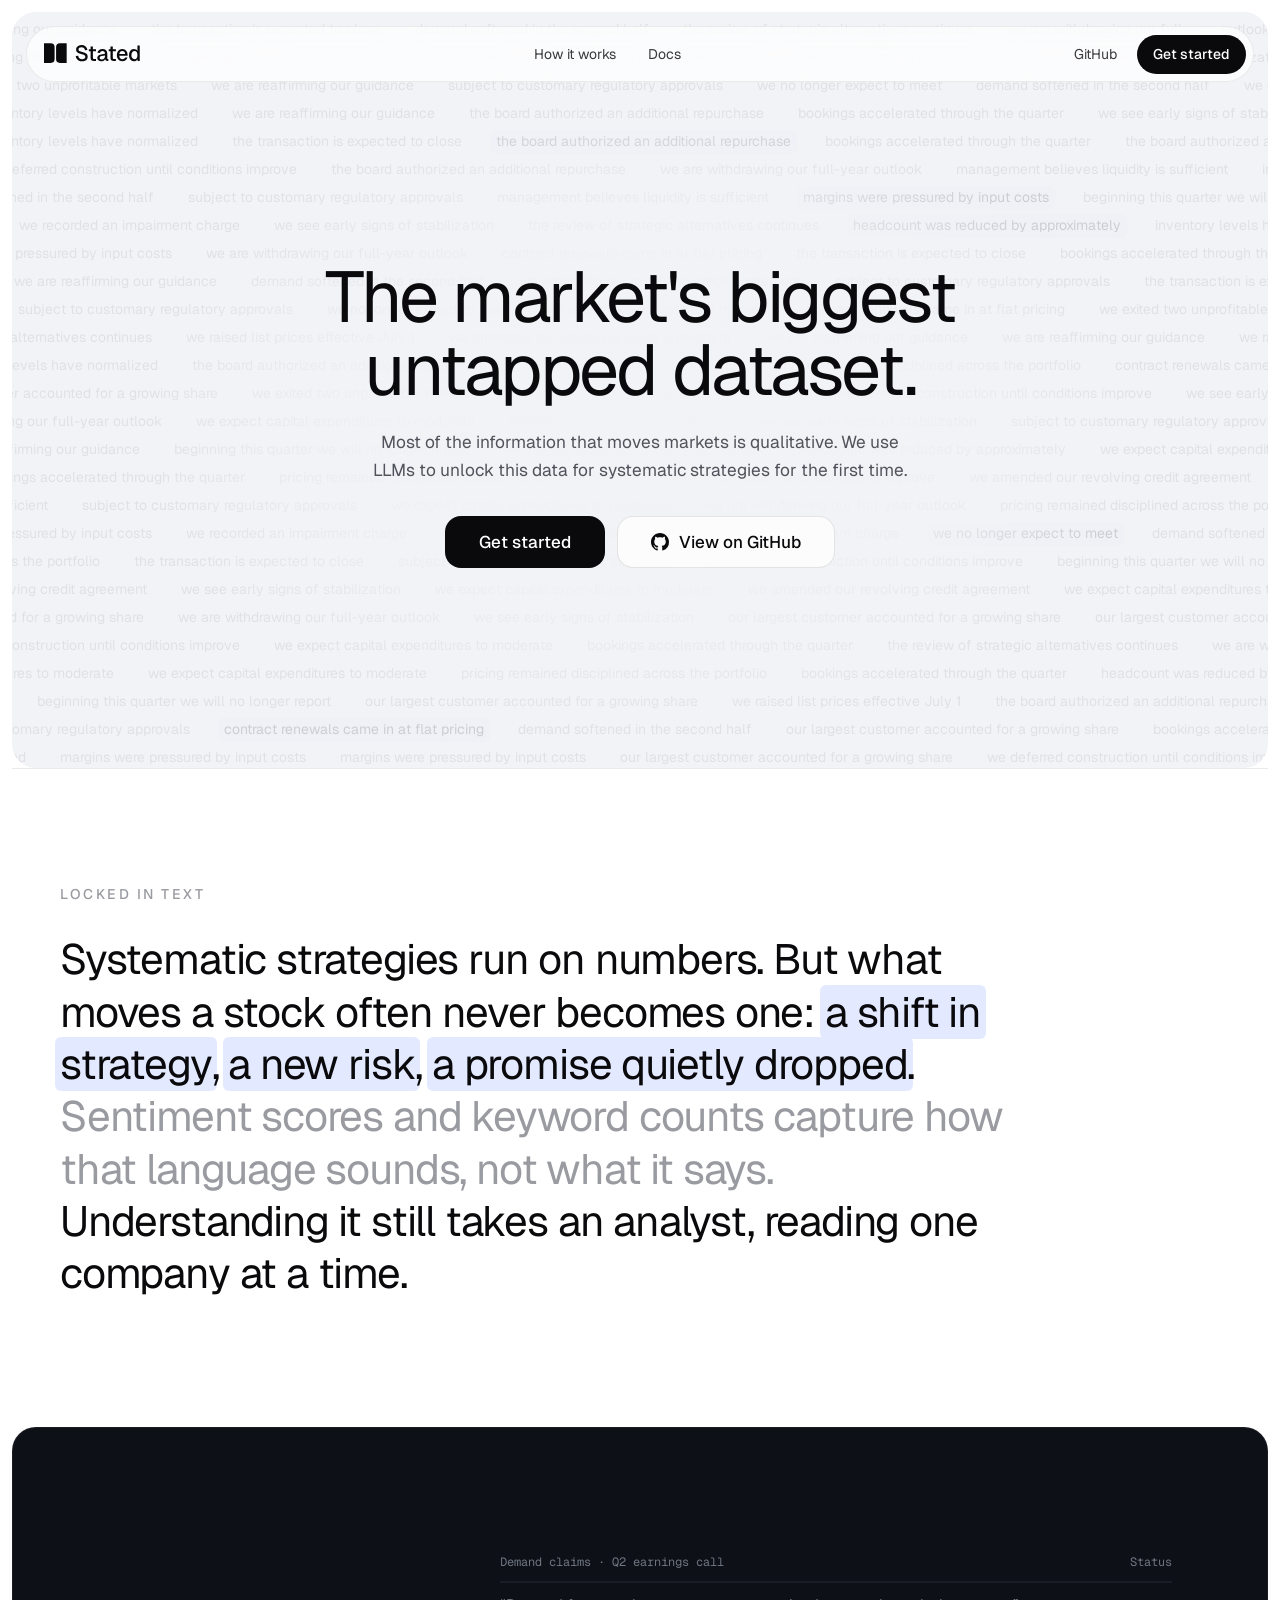
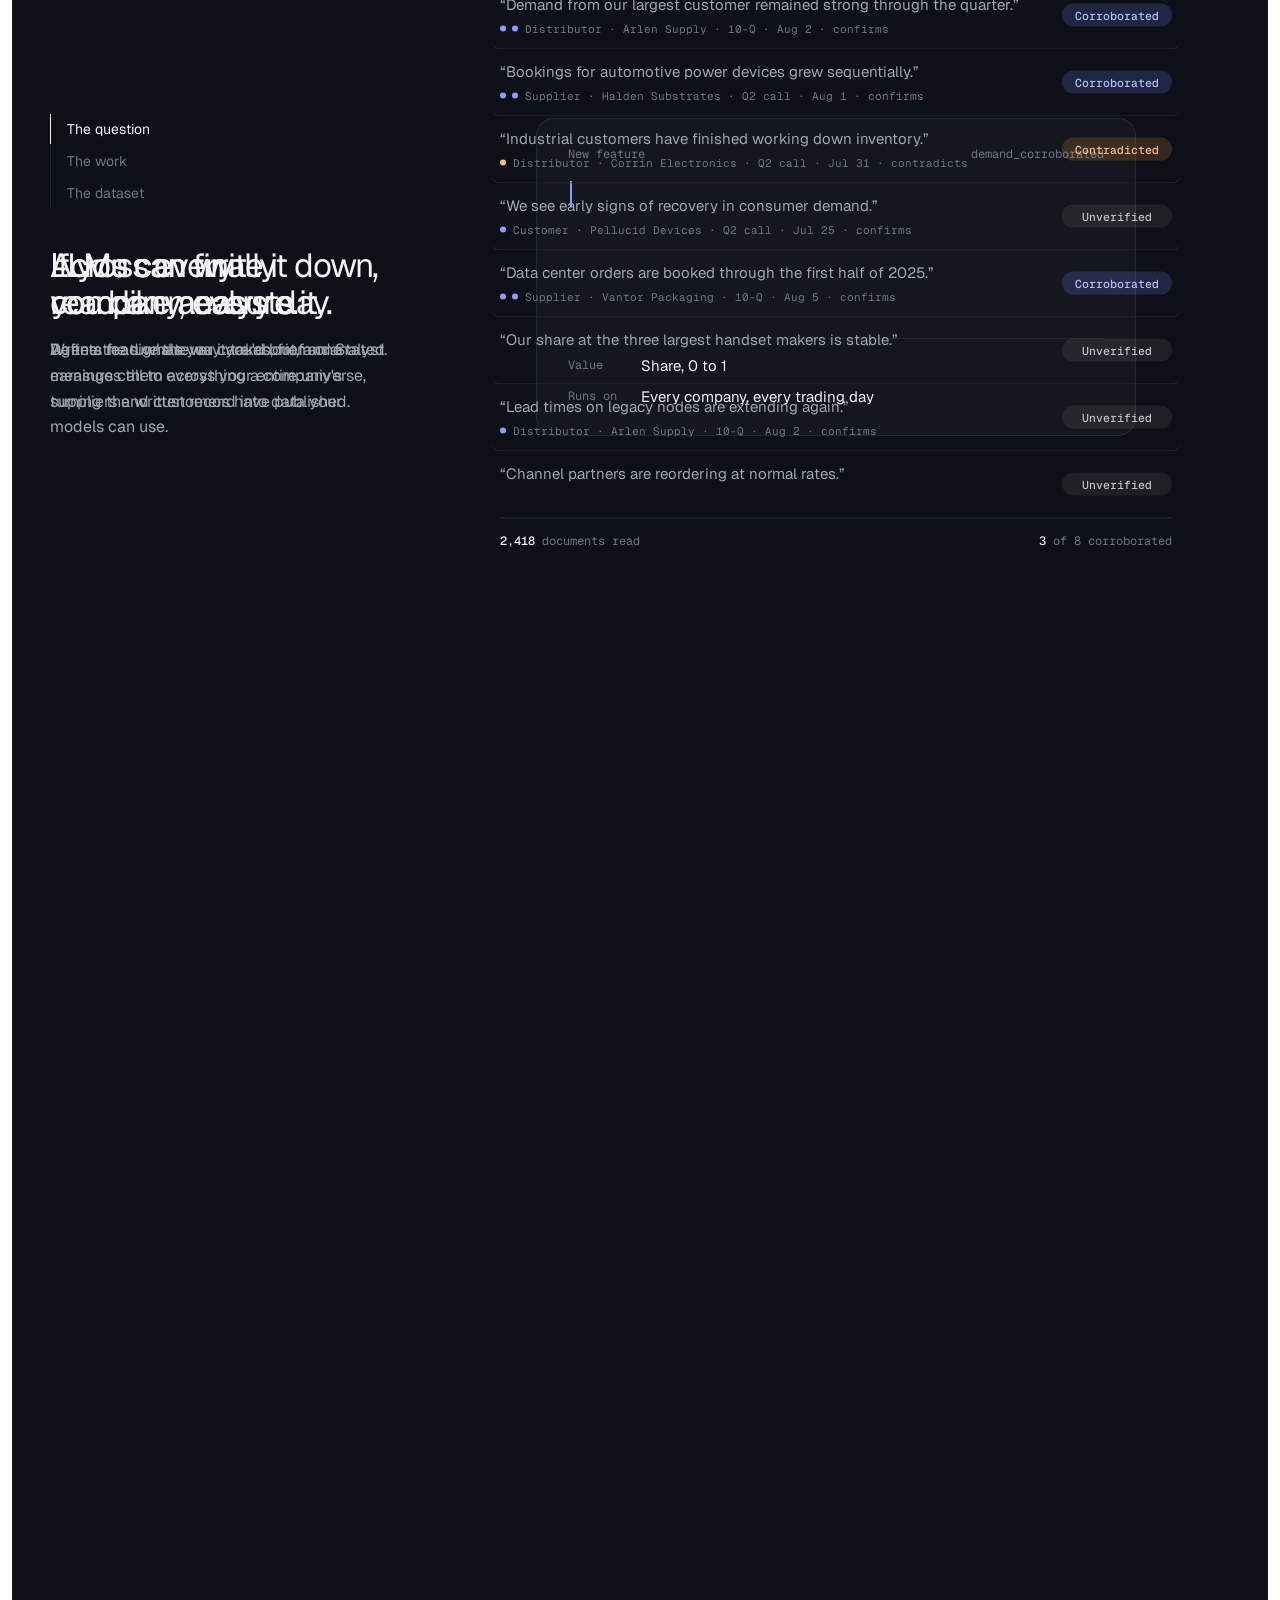
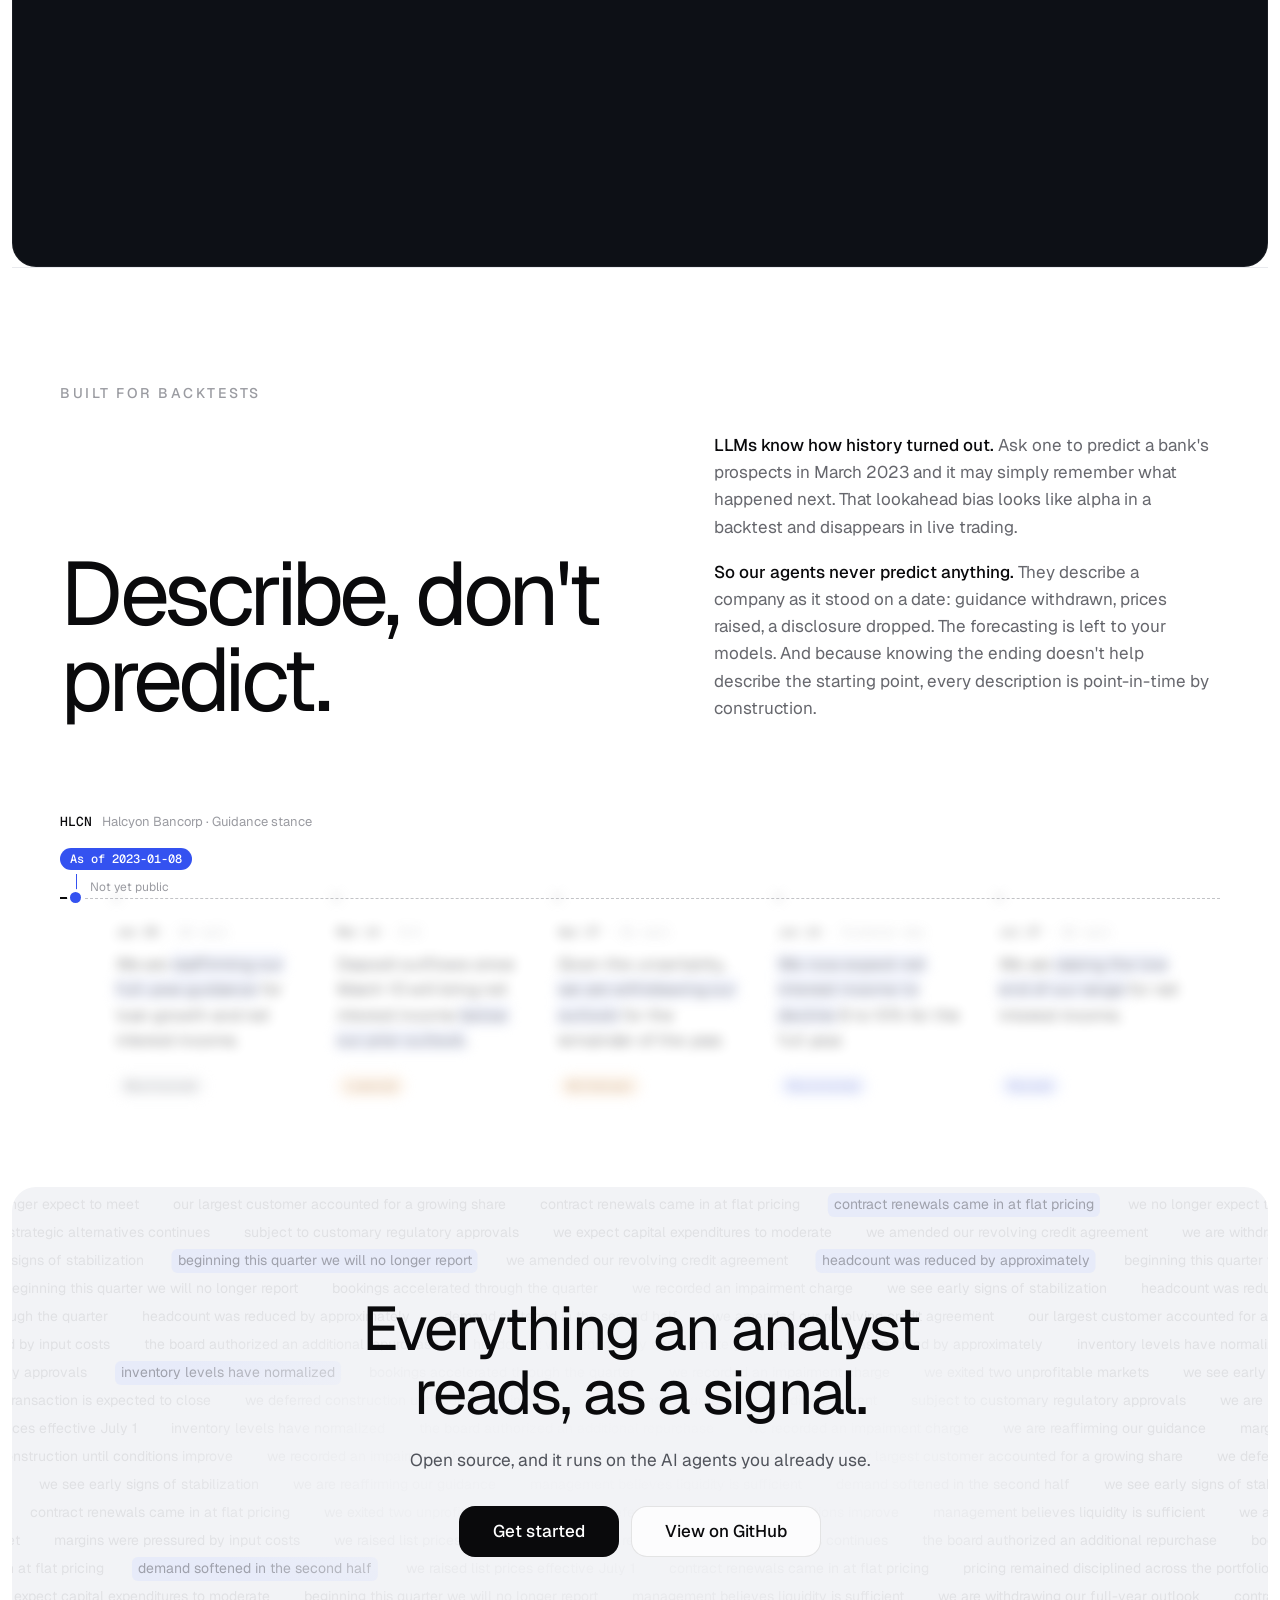
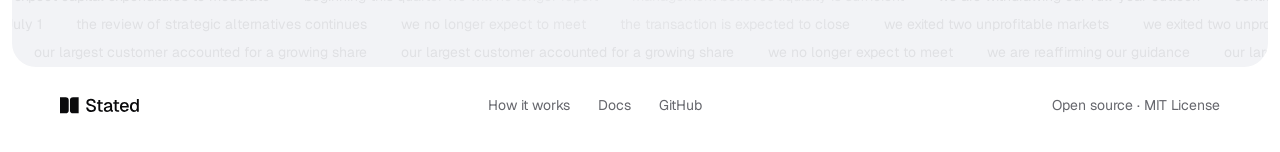
==== commit e08307c9: "Landing page: set the page in Geist and Geist Mono The wordmark is set in Geist, so the page now use" ====
--- a/site/index.html
+++ b/site/index.html
@@ -10,7 +10,7 @@
 <link rel="apple-touch-icon" href="apple-touch-icon.png">
 <link rel="preconnect" href="https://fonts.googleapis.com">
 <link rel="preconnect" href="https://fonts.gstatic.com" crossorigin>
-<link rel="stylesheet" href="https://fonts.googleapis.com/css2?family=Instrument+Sans:wght@400;500;600&family=JetBrains+Mono:wght@400;500&display=swap">
+<link rel="stylesheet" href="https://fonts.googleapis.com/css2?family=Geist:wght@400;500;600&family=Geist+Mono:wght@400;500&display=swap">
 <style>
 html, body { margin: 0; }
 [hidden] { display: none !important; }
@@ -55,8 +55,8 @@
   --btn2-ink: #0A0A0C;
   --btn2-rule: rgba(10, 10, 12, 0.1);
   --btn2-hover: #FFFFFF;
-  --sans: "Instrument Sans", system-ui, -apple-system, "Segoe UI", Helvetica, Arial, sans-serif;
-  --mono: "JetBrains Mono", ui-monospace, "SF Mono", Menlo, Consolas, monospace;
+  --sans: "Geist", system-ui, -apple-system, "Segoe UI", Helvetica, Arial, sans-serif;
+  --mono: "Geist Mono", ui-monospace, "SF Mono", Menlo, Consolas, monospace;
 }
 @media (prefers-color-scheme: dark) {
   :root:not([data-theme="light"]) {
@@ -528,7 +528,7 @@
     ];
     var ctx = cv.getContext("2d");
     var W = 0, H = 0, rows = [], lit = [], running = false, last = 0;
-    var LINE = 28, GAP = 34, FONT = '14px "Instrument Sans", system-ui, sans-serif';
+    var LINE = 28, GAP = 34, FONT = '14px "Geist", system-ui, sans-serif';
     var tone = {};
     function readTone() {
       var cs = getComputedStyle(root);
@@ -796,7 +796,7 @@
     }
     var C = {};
     function tones() { var cs = getComputedStyle(sec); ["fg", "muted", "faint", "accent", "bg", "rule"].forEach(function (k) { C[k] = cs.getPropertyValue("--" + k).trim(); }); C.down = cs.getPropertyValue("--down-ink").trim(); }
-    function mono(px, weight) { return (weight || 400) + " " + px + "px \"JetBrains Mono\", ui-monospace, monospace"; }
+    function mono(px, weight) { return (weight || 400) + " " + px + "px \"Geist Mono\", ui-monospace, monospace"; }
 
     /* Beat 2 and the start of 3: the agent reads the call and finds the claims one at a time, then checks each against what
        customers, suppliers and distributors said; the ledger settles on its answer, then narrows into one cell */
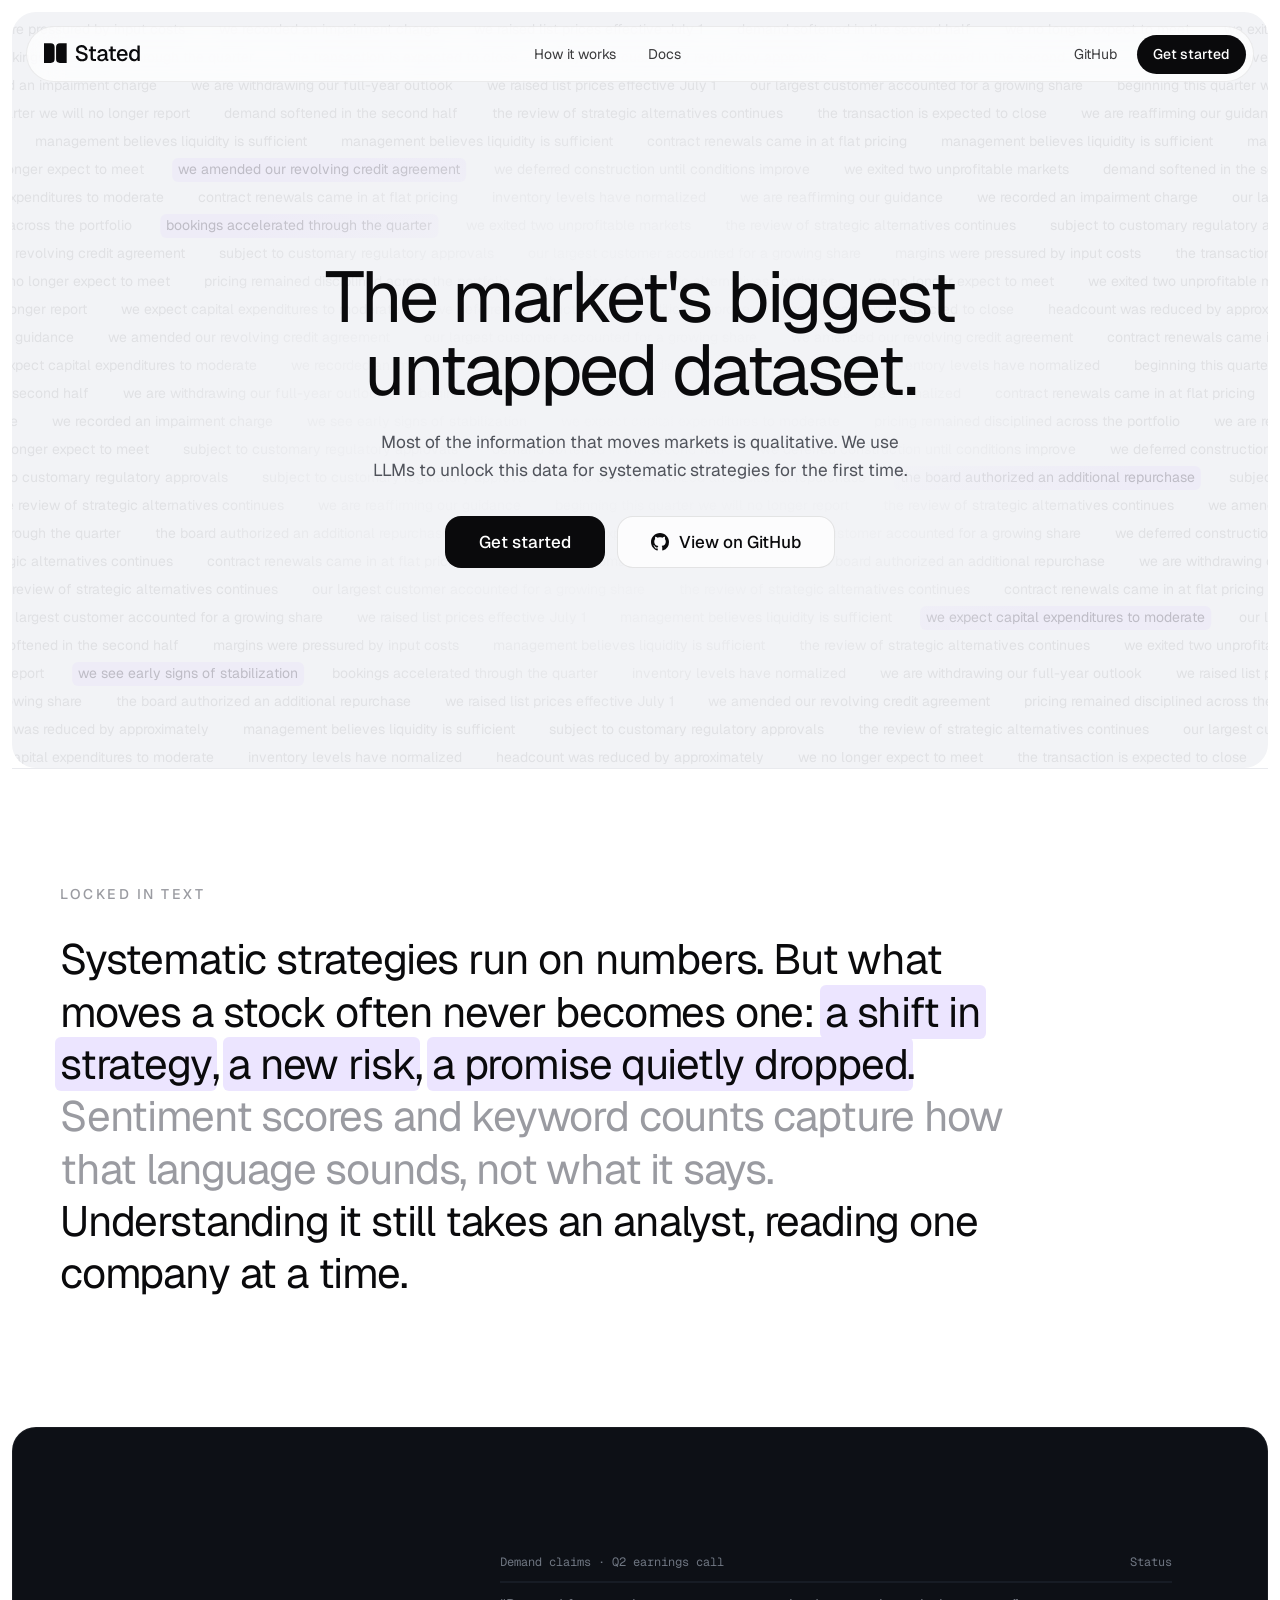
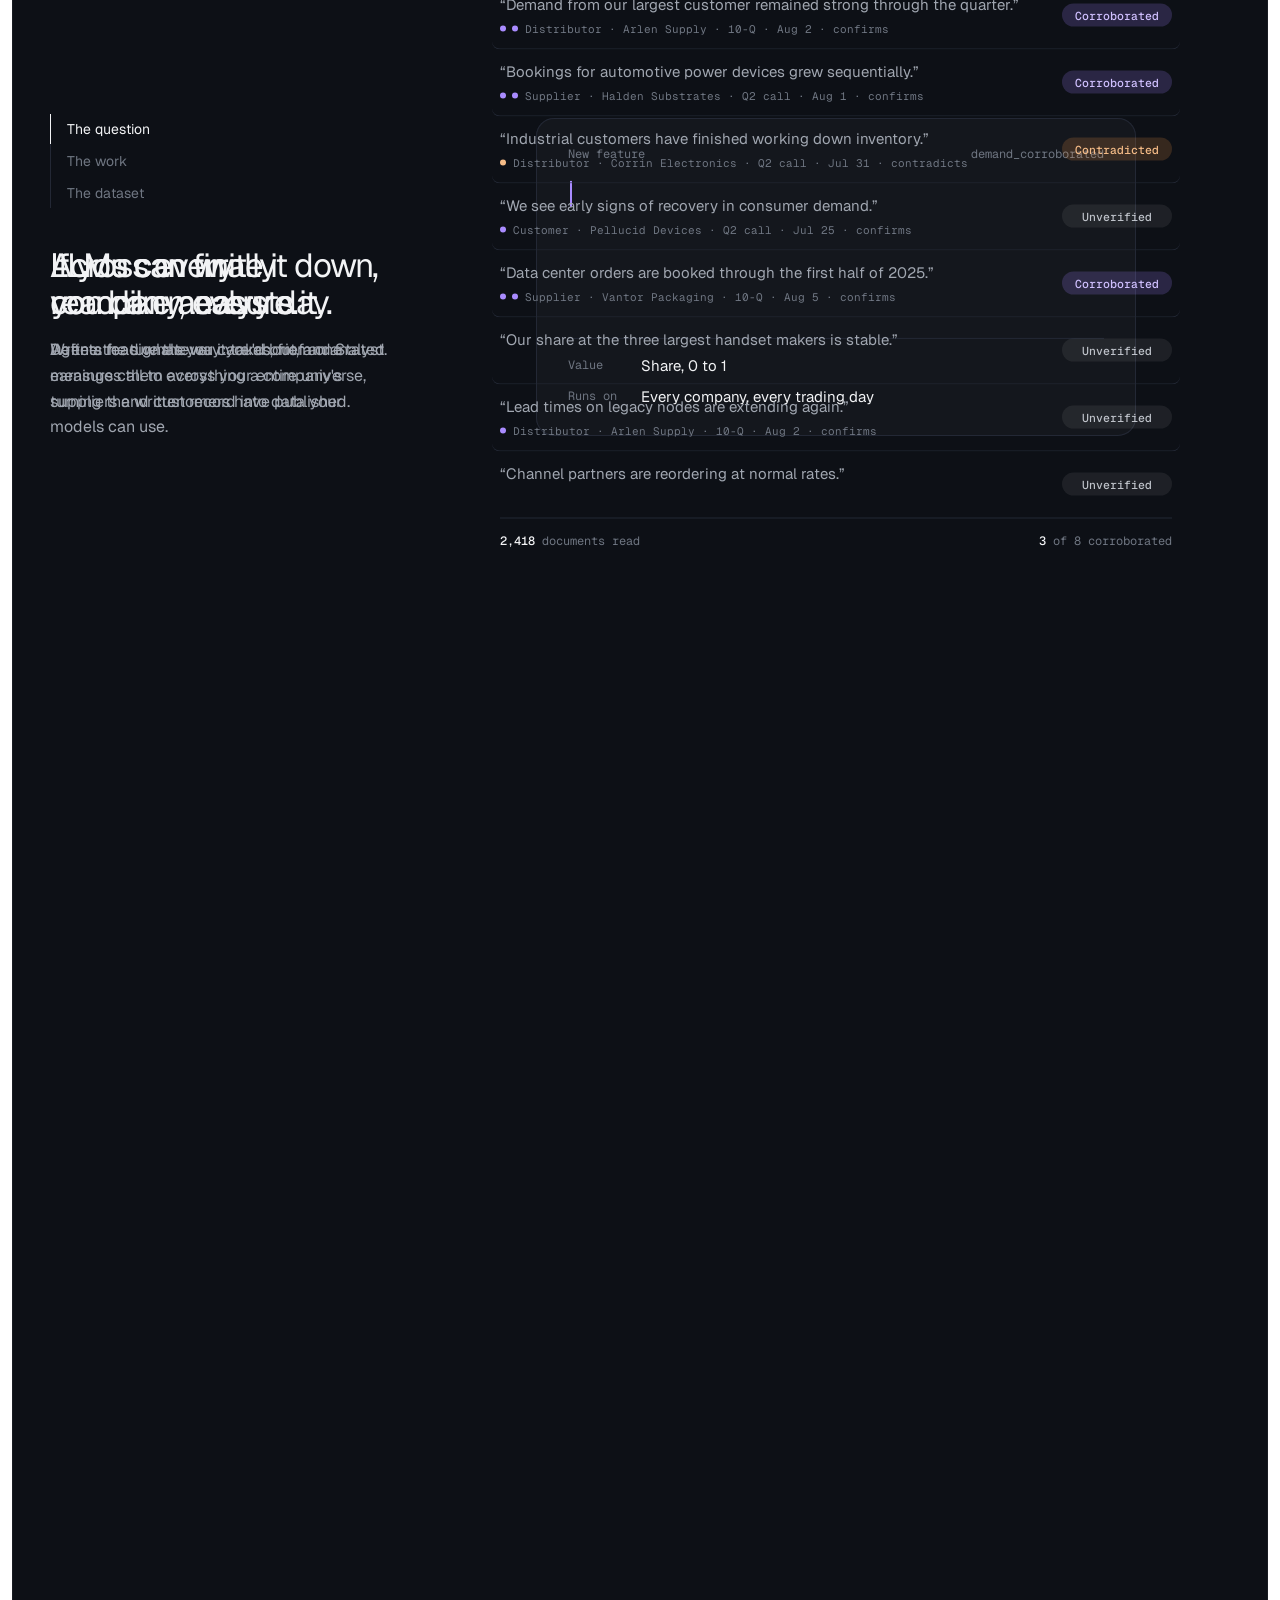
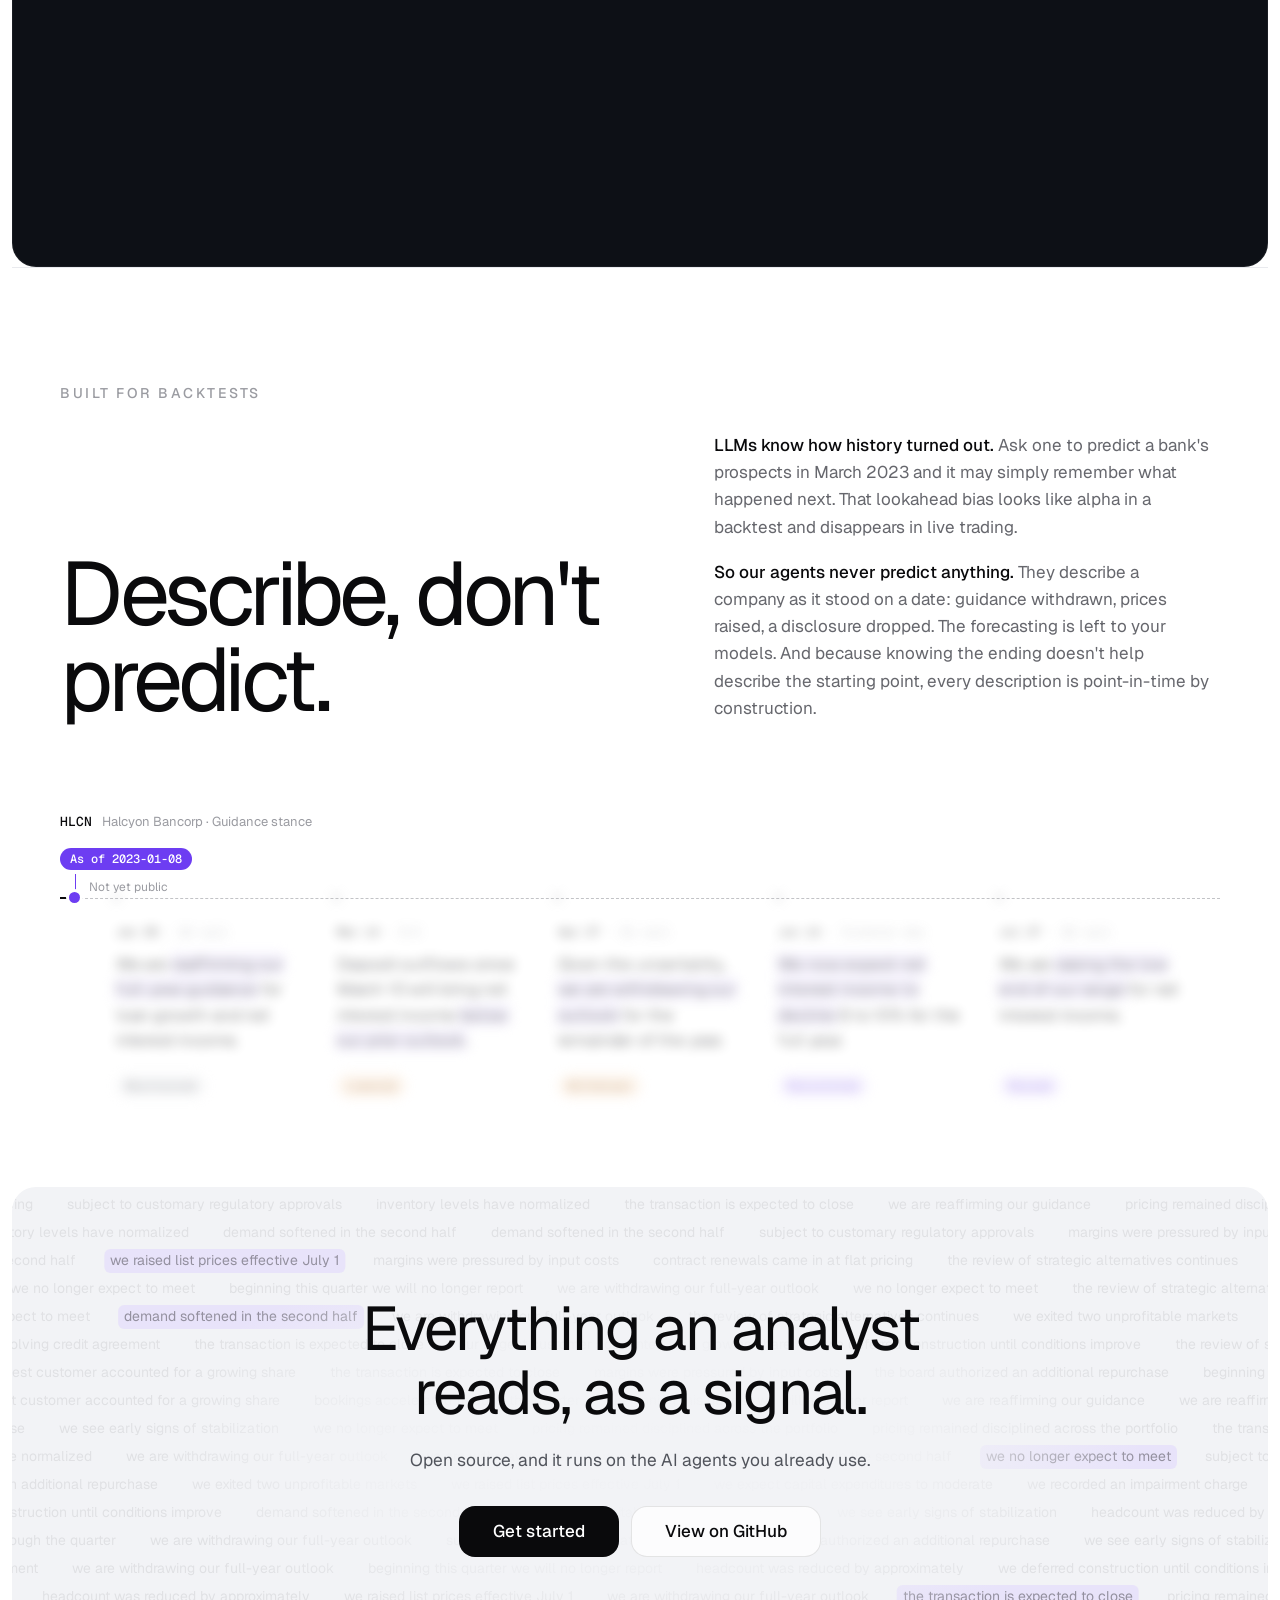
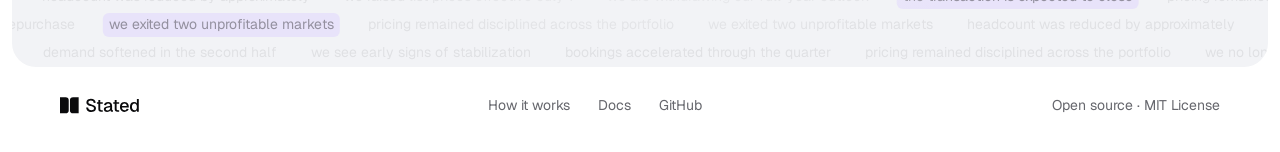
==== commit ef4e6a84: "Landing page: make violet the one accent colour Every accent value moves from the default blue to vi" ====
--- a/site/index.html
+++ b/site/index.html
@@ -28,10 +28,10 @@
   --win: #FFFFFF;
   --win-rule: #E6E7EB;
   --win-bar: #FAFAFB;
-  --hl: #E3E9FF;
-  --hl-strong: #CBD6FF;
-  --accent: #3452F0;
-  --up-bg: #E4EAFF; --up-ink: #2A3FB8;
+  --hl: #ECE5FF;
+  --hl-strong: #DACBFF;
+  --accent: #6D3DF2;
+  --up-bg: #EDE6FF; --up-ink: #5427D8;
   --down-bg: #FCEBD9; --down-ink: #94500F;
   --flat-bg: #F0F1F3; --flat-ink: #4B4E56;
   --media: #F2F3F6;
@@ -43,7 +43,7 @@
   --wall-ink: #0A0A0C;
   --wall-base: 0.075;
   --wall-lit: 0.72;
-  --wall-hl: #D3DCFF;
+  --wall-hl: #DCCFFF;
   --wall-hl-a: 1;
   --nav-bg: rgba(255, 255, 255, 0.72);
   --nav-ink: #0A0A0C;
@@ -62,10 +62,10 @@
   :root:not([data-theme="light"]) {
     --bg: #0A0A0C; --fg: #F2F2F4; --muted: #9C9DA4; --faint: #6E6F76; --rule: #1E1F24;
     --band: #111216; --win: #17181D; --win-rule: #26272E; --win-bar: #1B1C22;
-    --hl: rgba(110, 135, 255, 0.2); --hl-strong: rgba(110, 135, 255, 0.38); --accent: #8A9DFF; --up-bg: rgba(110, 135, 255, 0.18); --up-ink: #A9B8FF; --down-bg: rgba(240, 150, 70, 0.16); --down-ink: #F2B47E; --flat-bg: rgba(255, 255, 255, 0.06); --flat-ink: #B5B8BF;
+    --hl: rgba(160, 130, 255, 0.2); --hl-strong: rgba(160, 130, 255, 0.38); --accent: #A98BFF; --up-bg: rgba(160, 130, 255, 0.18); --up-ink: #CDBBFF; --down-bg: rgba(240, 150, 70, 0.16); --down-ink: #F2B47E; --flat-bg: rgba(255, 255, 255, 0.06); --flat-ink: #B5B8BF;
     --media: #0B0F16; --media-ink: #F5F7FA; --media-muted: rgba(245, 247, 250, 0.78);
     --veil-0: rgba(11, 15, 22, 0.96); --veil-1: rgba(11, 15, 22, 0.8); --veil-2: rgba(11, 15, 22, 0);
-    --wall-ink: #E8ECF4; --wall-base: 0.11; --wall-lit: 0.6; --wall-hl: #AFC0FF; --wall-hl-a: 0.14;
+    --wall-ink: #E8ECF4; --wall-base: 0.11; --wall-lit: 0.6; --wall-hl: #C4B2FF; --wall-hl-a: 0.14;
     --nav-bg: rgba(255, 255, 255, 0.07); --nav-ink: #F5F7FA; --nav-rule: rgba(255, 255, 255, 0.1);
     --btn-bg: #FFFFFF; --btn-ink: #0A0A0C; --btn-hover: #E9ECF2;
     --btn2-bg: rgba(255, 255, 255, 0.1); --btn2-ink: #F5F7FA; --btn2-rule: rgba(255, 255, 255, 0.14); --btn2-hover: rgba(255, 255, 255, 0.16);
@@ -75,10 +75,10 @@
 :root[data-theme="dark"] {
   --bg: #0A0A0C; --fg: #F2F2F4; --muted: #9C9DA4; --faint: #6E6F76; --rule: #1E1F24;
   --band: #111216; --win: #17181D; --win-rule: #26272E; --win-bar: #1B1C22;
-  --hl: rgba(110, 135, 255, 0.2); --hl-strong: rgba(110, 135, 255, 0.38); --accent: #8A9DFF; --up-bg: rgba(110, 135, 255, 0.18); --up-ink: #A9B8FF; --down-bg: rgba(240, 150, 70, 0.16); --down-ink: #F2B47E; --flat-bg: rgba(255, 255, 255, 0.06); --flat-ink: #B5B8BF;
+  --hl: rgba(160, 130, 255, 0.2); --hl-strong: rgba(160, 130, 255, 0.38); --accent: #A98BFF; --up-bg: rgba(160, 130, 255, 0.18); --up-ink: #CDBBFF; --down-bg: rgba(240, 150, 70, 0.16); --down-ink: #F2B47E; --flat-bg: rgba(255, 255, 255, 0.06); --flat-ink: #B5B8BF;
   --media: #0B0F16; --media-ink: #F5F7FA; --media-muted: rgba(245, 247, 250, 0.78);
     --veil-0: rgba(11, 15, 22, 0.96); --veil-1: rgba(11, 15, 22, 0.8); --veil-2: rgba(11, 15, 22, 0);
-    --wall-ink: #E8ECF4; --wall-base: 0.11; --wall-lit: 0.6; --wall-hl: #AFC0FF; --wall-hl-a: 0.14;
+    --wall-ink: #E8ECF4; --wall-base: 0.11; --wall-lit: 0.6; --wall-hl: #C4B2FF; --wall-hl-a: 0.14;
     --nav-bg: rgba(255, 255, 255, 0.07); --nav-ink: #F5F7FA; --nav-rule: rgba(255, 255, 255, 0.1);
     --btn-bg: #FFFFFF; --btn-ink: #0A0A0C; --btn-hover: #E9ECF2;
     --btn2-bg: rgba(255, 255, 255, 0.1); --btn2-ink: #F5F7FA; --btn2-rule: rgba(255, 255, 255, 0.14); --btn2-hover: rgba(255, 255, 255, 0.16);
@@ -158,8 +158,8 @@
 /* ---------- The dark panel the story sits in ---------- */
 .on-dark {
   --bg: #0D1016; --fg: #F2F3F5; --muted: #A0A6B0; --faint: #6F7682; --rule: #232835;
-  --hl-strong: rgba(110, 135, 255, 0.38); --accent: #8A9DFF;
-  --up-bg: rgba(110, 135, 255, 0.2); --up-ink: #B4C1FF; --down-bg: rgba(240, 150, 70, 0.18); --down-ink: #F4BB87;
+  --hl-strong: rgba(160, 130, 255, 0.38); --accent: #A98BFF;
+  --up-bg: rgba(160, 130, 255, 0.2); --up-ink: #D0C0FF; --down-bg: rgba(240, 150, 70, 0.18); --down-ink: #F4BB87;
   --flat-bg: rgba(255, 255, 255, 0.07); --flat-ink: #BFC3CA;
   color-scheme: dark; background: var(--bg); color: var(--fg);
 }
@@ -248,7 +248,7 @@
 .lg-rows { list-style: none; margin: 0; padding: 0; }
 .lg-row { box-sizing: border-box; overflow: hidden; display: grid; grid-template-columns: minmax(0, 1fr) auto; column-gap: 20px; padding: 11px 8px; margin: 0 -8px; border-bottom: 1px solid var(--rule); border-radius: 8px; transition: background-color 400ms ease; }
 .lg-row:last-child { border-bottom: 0; }
-.lg-row.hot { background: rgba(138, 157, 255, 0.08); }
+.lg-row.hot { background: rgba(169, 139, 255, 0.08); }
 .lg-claim { grid-column: 1; margin: 0; font-size: 0.9375rem; line-height: 1.4; color: var(--muted); transition: color 400ms ease; }
 .lg-row.hot .lg-claim { color: var(--fg); }
 .lg-status { grid-column: 2; grid-row: 1 / span 2; align-self: center; min-width: 9.5em; padding: 4px 10px; border-radius: 999px; box-sizing: border-box; text-align: center; font: 500 11.5px var(--mono); }
@@ -279,7 +279,7 @@
 .ft .n { text-align: right; }
 .ft tbody tr:last-child td { border-bottom: 0; }
 .ft tr.more td { color: var(--faint); padding-block: 4px; }
-.ft tr.me td { background: rgba(138, 157, 255, 0.16); color: var(--fg); }
+.ft tr.me td { background: rgba(169, 139, 255, 0.16); color: var(--fg); }
 
 @media (max-width: 999px) {
   .story { height: 680vh; border-radius: 18px; }
@@ -719,7 +719,7 @@
     for (var t = Date.UTC(2015, 0, 1); t <= Date.UTC(2024, 11, 31); t += DAY) { var wd = new Date(t).getUTCDay(); if (wd > 0 && wd < 6) dates.push(t); }
     COLS = dates.length;
     var C0 = dates.indexOf(Date.UTC(2024, 7, 6)), Q0 = Math.round(0.38 * 254), vals = null, gridImg = null;
-    var LO = [26, 31, 44], HI = [118, 134, 224], PAL = [];
+    var LO = [26, 31, 44], HI = [140, 112, 228], PAL = [];
     for (var q = 0; q < 255; q++) { var f = q / 254; PAL.push("rgb(" + Math.round(lerp(LO[0], HI[0], f)) + "," + Math.round(lerp(LO[1], HI[1], f)) + "," + Math.round(lerp(LO[2], HI[2], f)) + ")"); }
     var Q0RGB = PAL[Q0].slice(4, -1);
     function buildGrid() {   // each company's value holds between readings and moves when new documents arrive
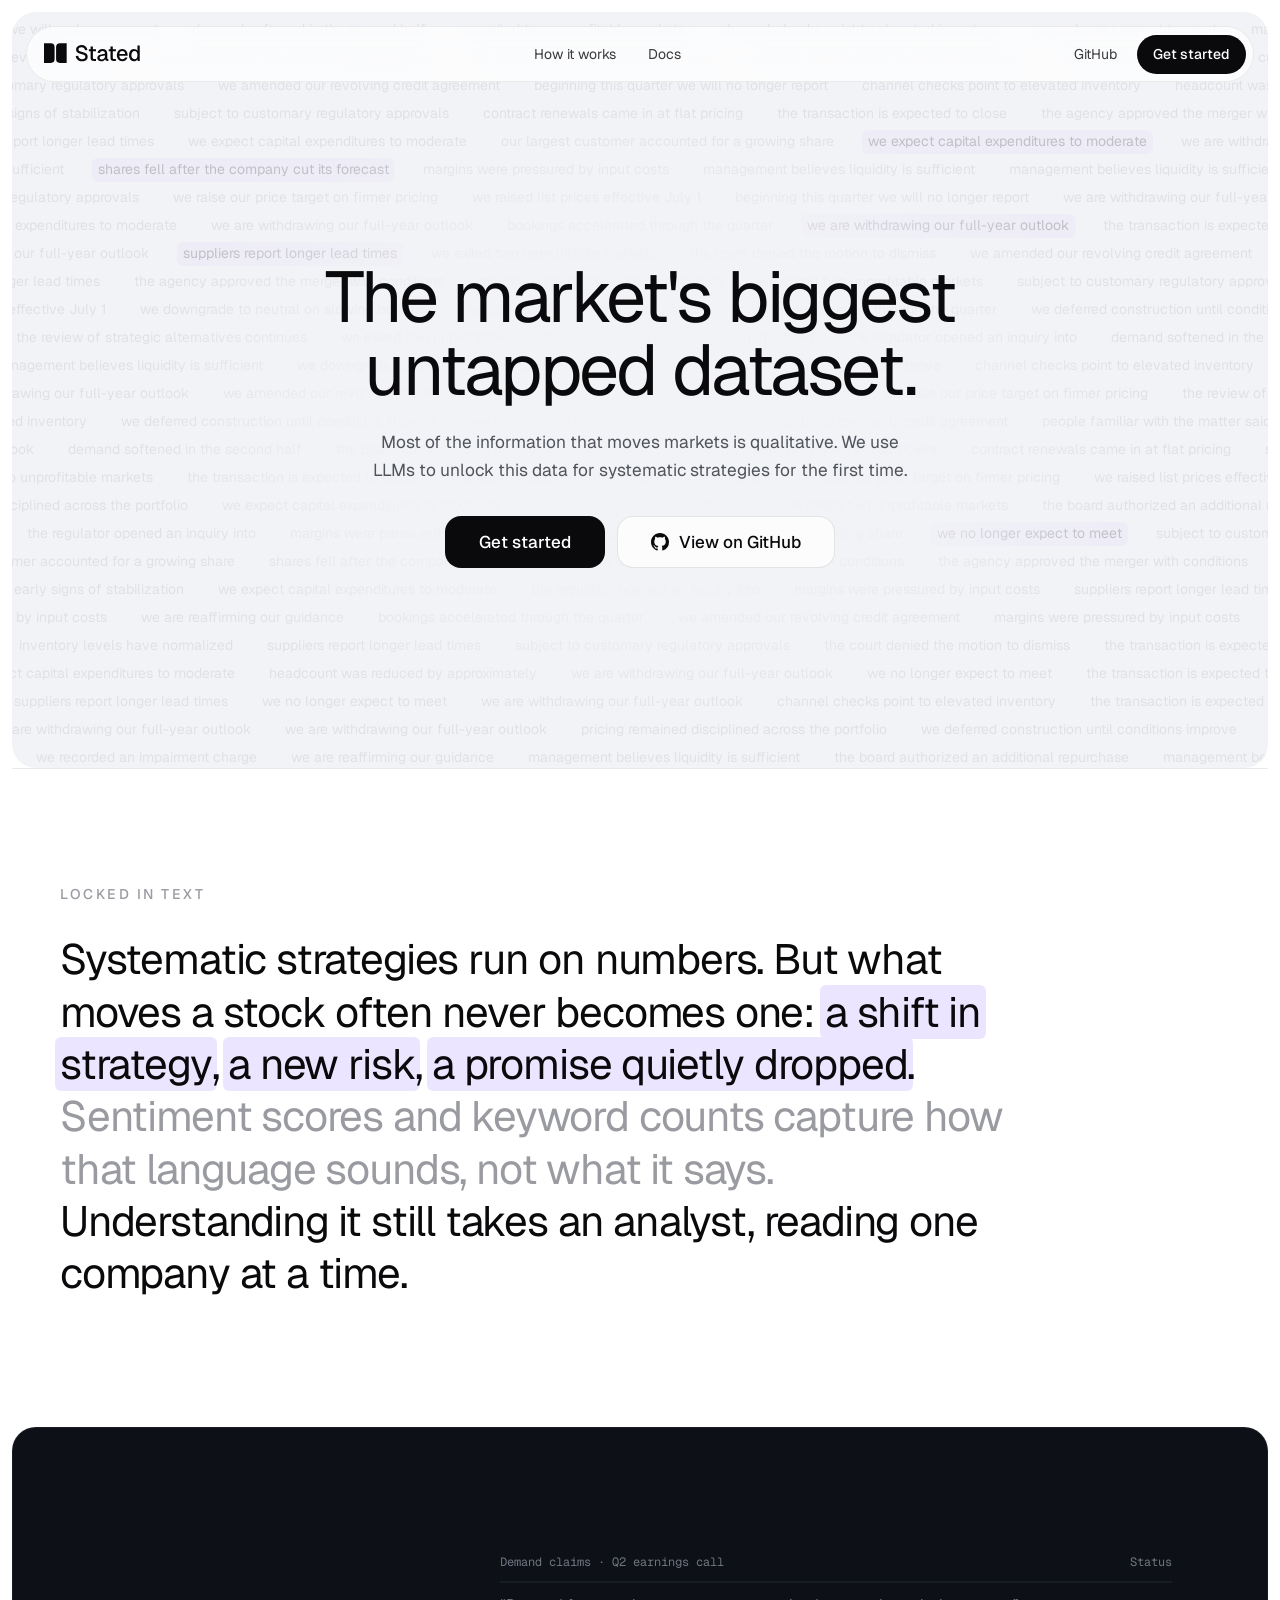
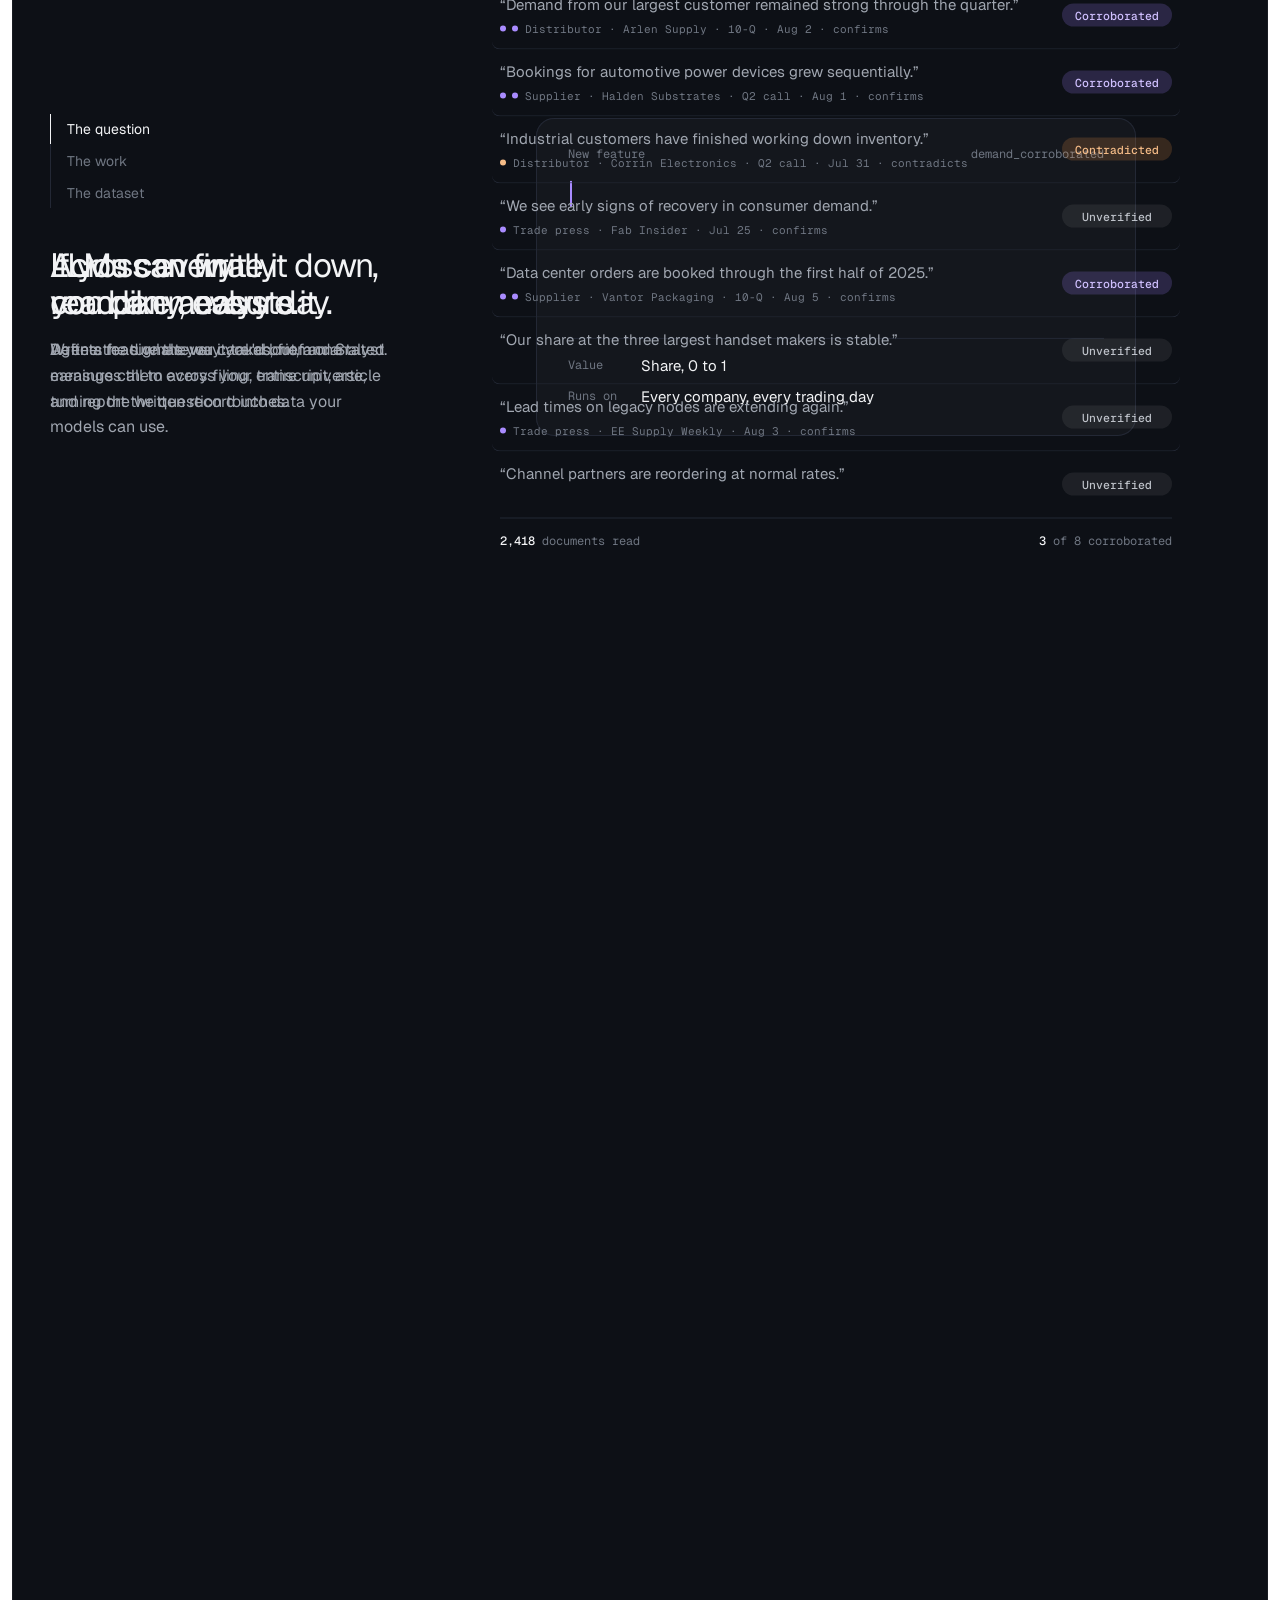
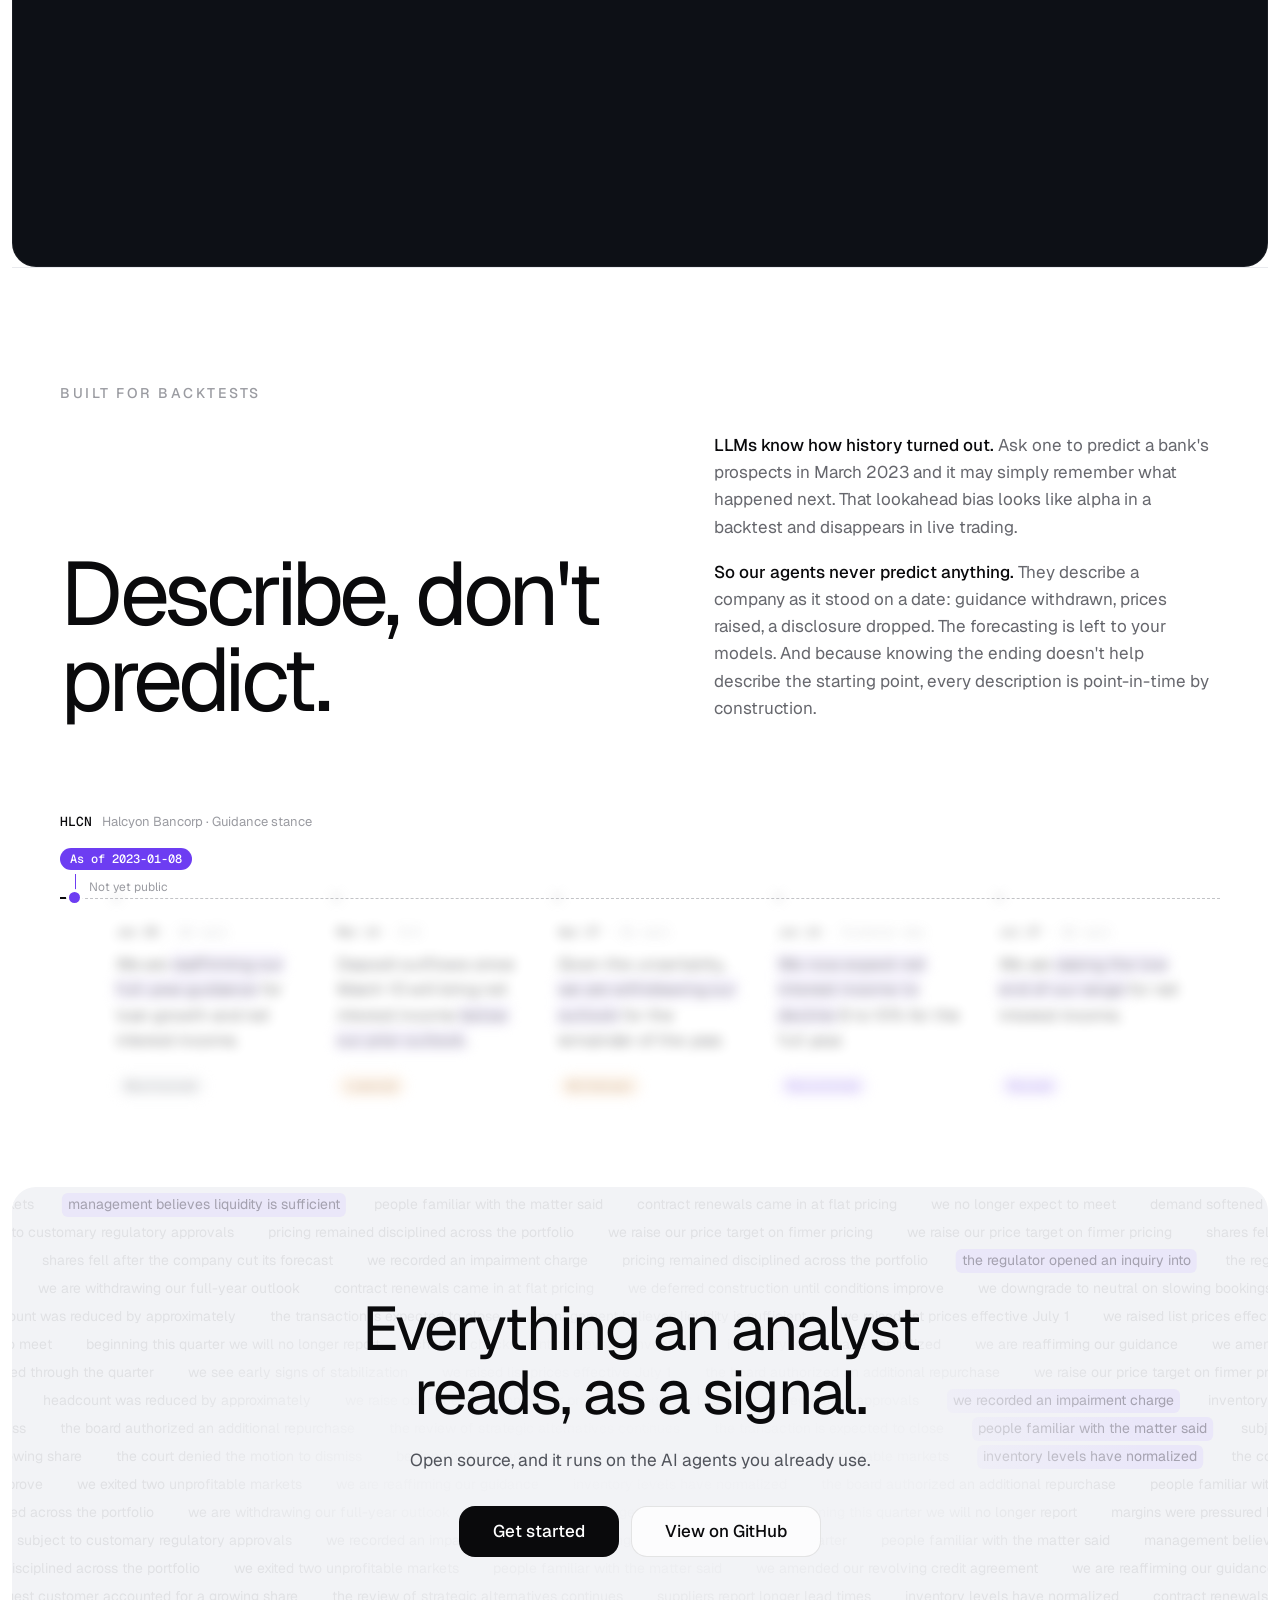
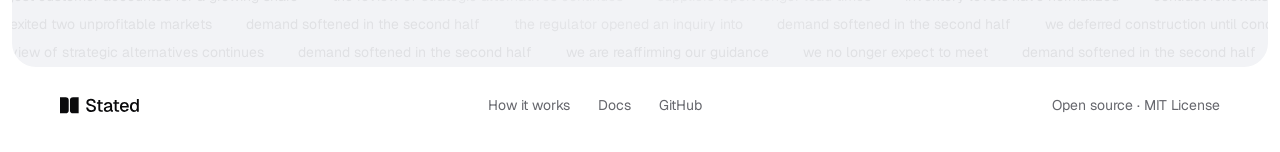
==== commit e05641bf: "Broaden the sources the README and landing page name Stated reads any unstructured data, not only wh" ====
--- a/site/index.html
+++ b/site/index.html
@@ -417,7 +417,7 @@
         </div>
         <div class="copy">
           <h2>LLMs can finally read like analysts.</h2>
-          <p>Agents read whatever it takes, from one earnings call to everything a company's suppliers and customers have published.</p>
+          <p>Agents read whatever it takes, from one earnings call to every filing, transcript, article and report the question touches.</p>
         </div>
         <div class="copy">
           <h2>Across every company, every day.</h2>
@@ -427,7 +427,7 @@
     </div>
 
     <div class="view" id="view">
-      <canvas id="scene" role="img" aria-label="Illustrative: one feature answered for one company on one date by reading its own filings and calls and those of 64 counterparties, using only documents published by that date; then the same value shown as one cell among millions, companies by trading days"></canvas>
+      <canvas id="scene" role="img" aria-label="Illustrative: one feature answered for one company on one date, as a ledger of the claims found in its earnings call checked against what others said by that date; then the same value shown as one cell among millions, companies by trading days"></canvas>
       <div class="hud" id="hud" aria-hidden="true"><span id="hud-tl"></span><span id="hud-tr"></span><span id="hud-bl"></span><span id="hud-br"></span></div>
       <div class="brief" id="brief">
         <div class="brief-k"><span>New feature</span><span>demand_corroborated</span></div>
@@ -437,7 +437,7 @@
           <dt>Runs on</dt><dd>Every company, every trading day</dd>
         </dl>
       </div>
-      <div class="ledger" id="ledger" aria-label="Illustrative: eight demand claims from Ostrava's Q2 call, each checked against what its customers, suppliers and distributors said by 2024-08-06">
+      <div class="ledger" id="ledger" aria-label="Illustrative: eight demand claims from Ostrava's Q2 call, each checked against what its customers, suppliers and distributors said and the trade press reported by 2024-08-06">
         <div class="lg-head"><span>Demand claims · Q2 earnings call</span><span>Status</span></div>
         <ol class="lg-rows"></ol>
         <div class="lg-foot"><span><b id="lg-read">0</b> <span id="lg-read-k">documents read</span></span><span><b id="lg-ok">0</b> of <span id="lg-n">0</span> corroborated</span></div>
@@ -524,7 +524,10 @@
       "we deferred construction until conditions improve", "management believes liquidity is sufficient", "we exited two unprofitable markets",
       "bookings accelerated through the quarter", "we recorded an impairment charge", "the transaction is expected to close",
       "we raised list prices effective July 1", "headcount was reduced by approximately", "we see early signs of stabilization",
-      "contract renewals came in at flat pricing", "we no longer expect to meet", "the review of strategic alternatives continues"
+      "contract renewals came in at flat pricing", "we no longer expect to meet", "the review of strategic alternatives continues",
+      "shares fell after the company cut its forecast", "people familiar with the matter said", "the regulator opened an inquiry into",
+      "we downgrade to neutral on slowing bookings", "channel checks point to elevated inventory", "suppliers report longer lead times",
+      "the agency approved the merger with conditions", "the court denied the motion to dismiss", "we raise our price target on firmer pricing"
     ];
     var ctx = cv.getContext("2d");
     var W = 0, H = 0, rows = [], lit = [], running = false, last = 0;
@@ -659,7 +662,7 @@
     var hud = {};
     ["tl", "tr", "bl", "br"].forEach(function (k) { hud[k] = { el: document.getElementById("hud-" + k), html: "" }; });
     var copies = [].slice.call(sec.querySelectorAll(".copy")), steps = [].slice.call(sec.querySelectorAll(".beats button"));
-    var BRIEF = "For each claim management made about demand this quarter, check what the company's customers, suppliers and distributors said. Report the share confirmed by at least two of them.";
+    var BRIEF = "For each claim management made about demand this quarter, check what the company's customers, suppliers and distributors said, and what the trade press reported. Report the share confirmed by at least two of them.";
     var BEATS = [0, 0.15, 0.57], JUMP = [0.08, 0.35, 0.78];   // where each beat starts, and where its step button lands
     var MONTHS = ["Jan", "Feb", "Mar", "Apr", "May", "Jun", "Jul", "Aug", "Sep", "Oct", "Nov", "Dec"];
     function clamp(x) { return x < 0 ? 0 : x > 1 ? 1 : x; }
@@ -672,7 +675,7 @@
     function fmt(n) { return Math.round(n).toLocaleString("en-US"); }
     function setHud(k, html) { if (hud[k].html !== html) { hud[k].html = html; hud[k].el.innerHTML = html; } }
 
-    /* The reading: eight demand claims from the Q2 call, checked against what customers, suppliers and distributors said.
+    /* The reading: eight demand claims from the Q2 call, checked against what customers, suppliers, distributors and the trade press said.
        Sources arrive in the order they are read, so rows resolve out of order; every one was public by 2024-08-06. */
     var CLAIMS = [
       "Demand from our largest customer remained strong through the quarter.",
@@ -687,12 +690,12 @@
     var EVIDENCE = [   // [claim, when it is read (share of the reading), source, confirms]
       [4, 0.08, "Customer · Northgate Systems · Q2 call · Jul 23", true],
       [0, 0.17, "Customer · Kestrel Motors · Q2 call · Jul 24", true],
-      [3, 0.27, "Customer · Pellucid Devices · Q2 call · Jul 25", true],
+      [3, 0.27, "Trade press · Fab Insider · Jul 25", true],
       [1, 0.38, "Customer · Brightway Auto · Q2 call · Jul 30", true],
       [2, 0.48, "Distributor · Corrin Electronics · Q2 call · Jul 31", false],
       [1, 0.58, "Supplier · Halden Substrates · Q2 call · Aug 1", true],
       [0, 0.67, "Distributor · Arlen Supply · 10-Q · Aug 2", true],
-      [6, 0.74, "Distributor · Arlen Supply · 10-Q · Aug 2", true],
+      [6, 0.74, "Trade press · EE Supply Weekly · Aug 3", true],
       [4, 0.86, "Supplier · Vantor Packaging · 10-Q · Aug 5", true]
     ];
     var READ = 2418;
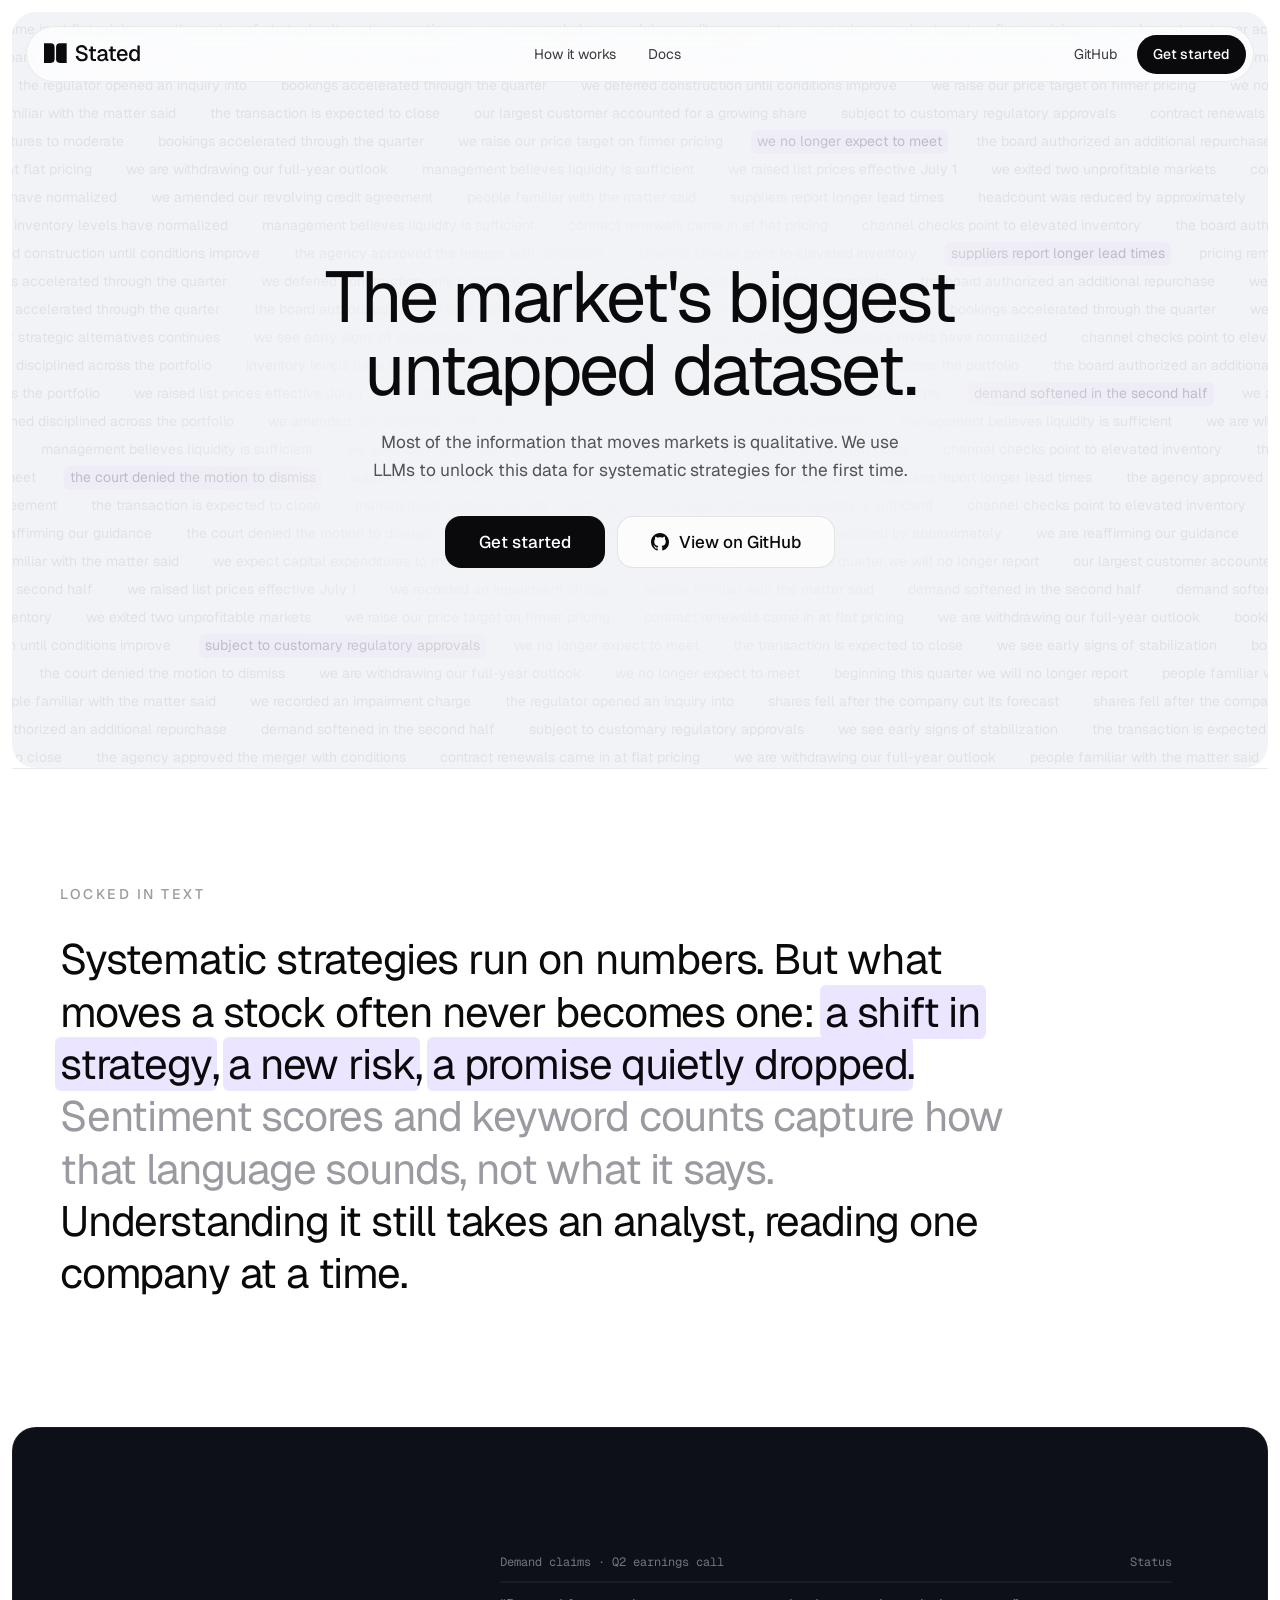
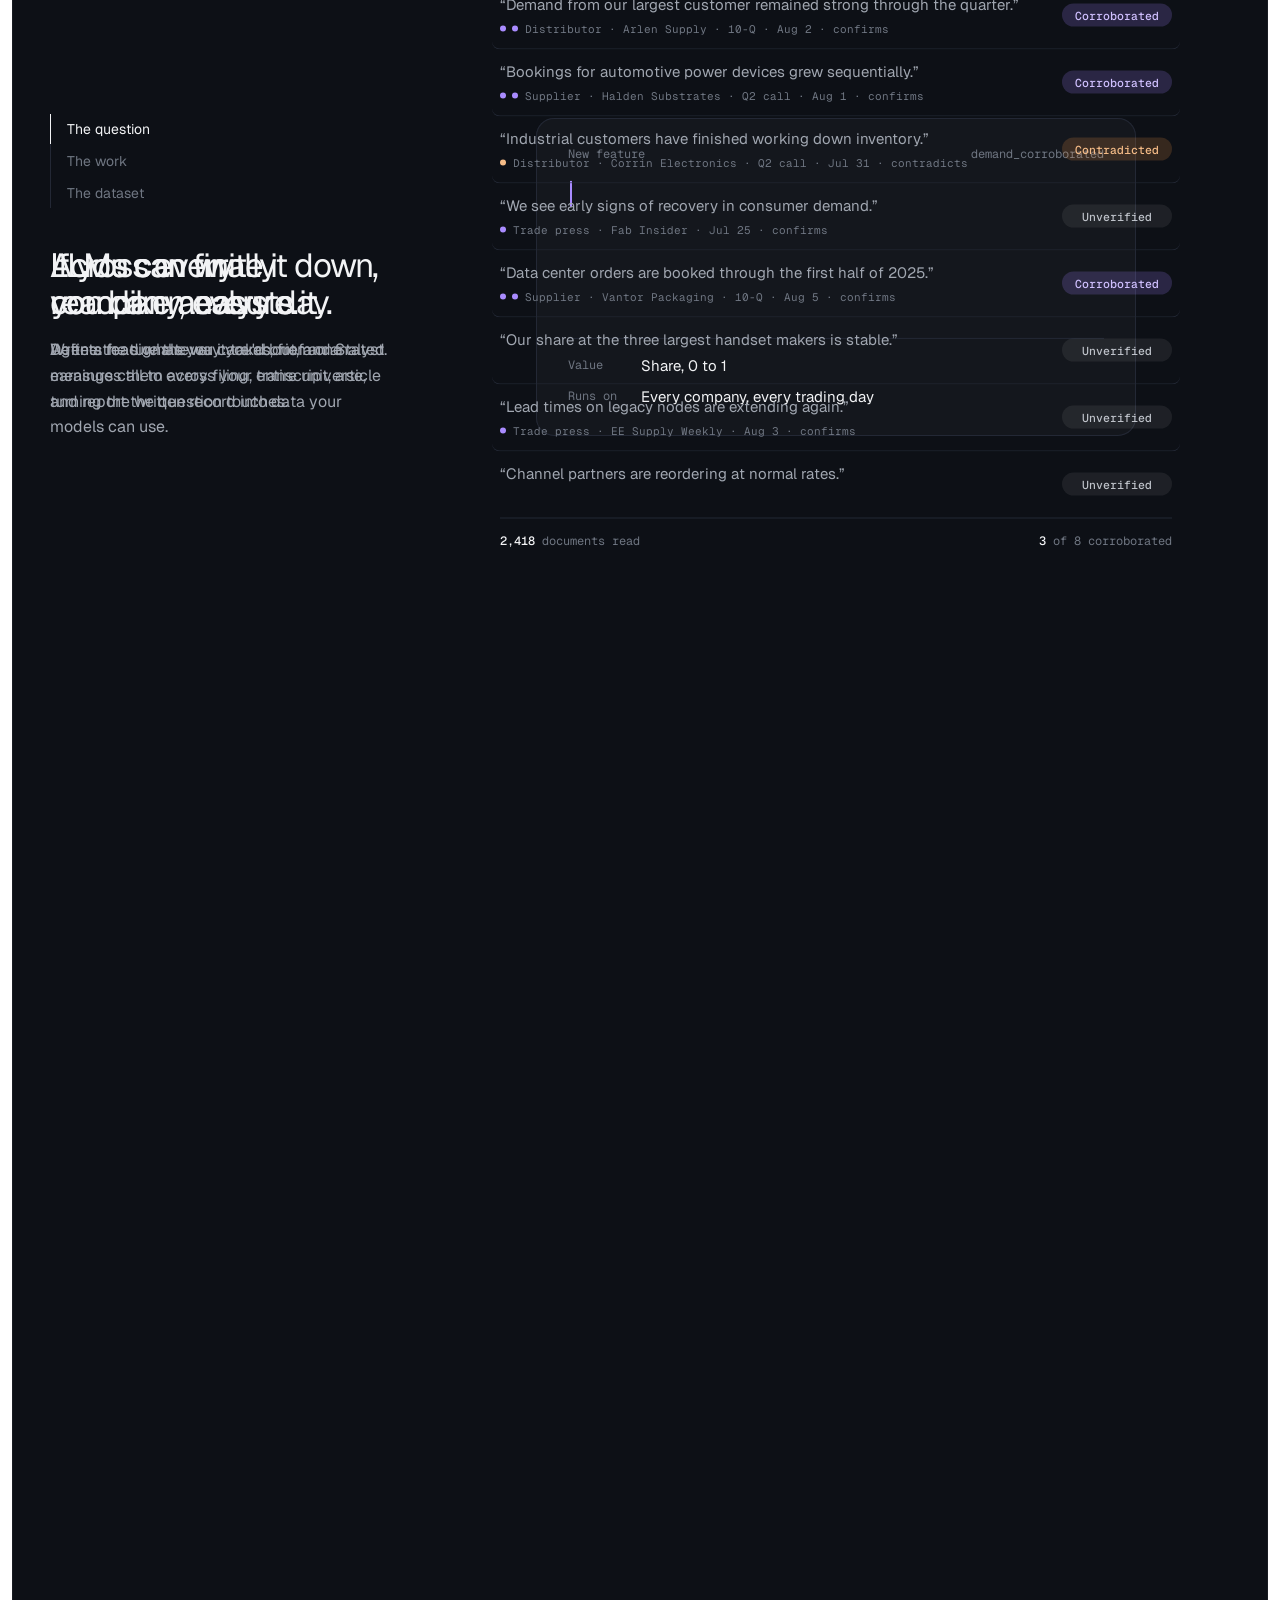
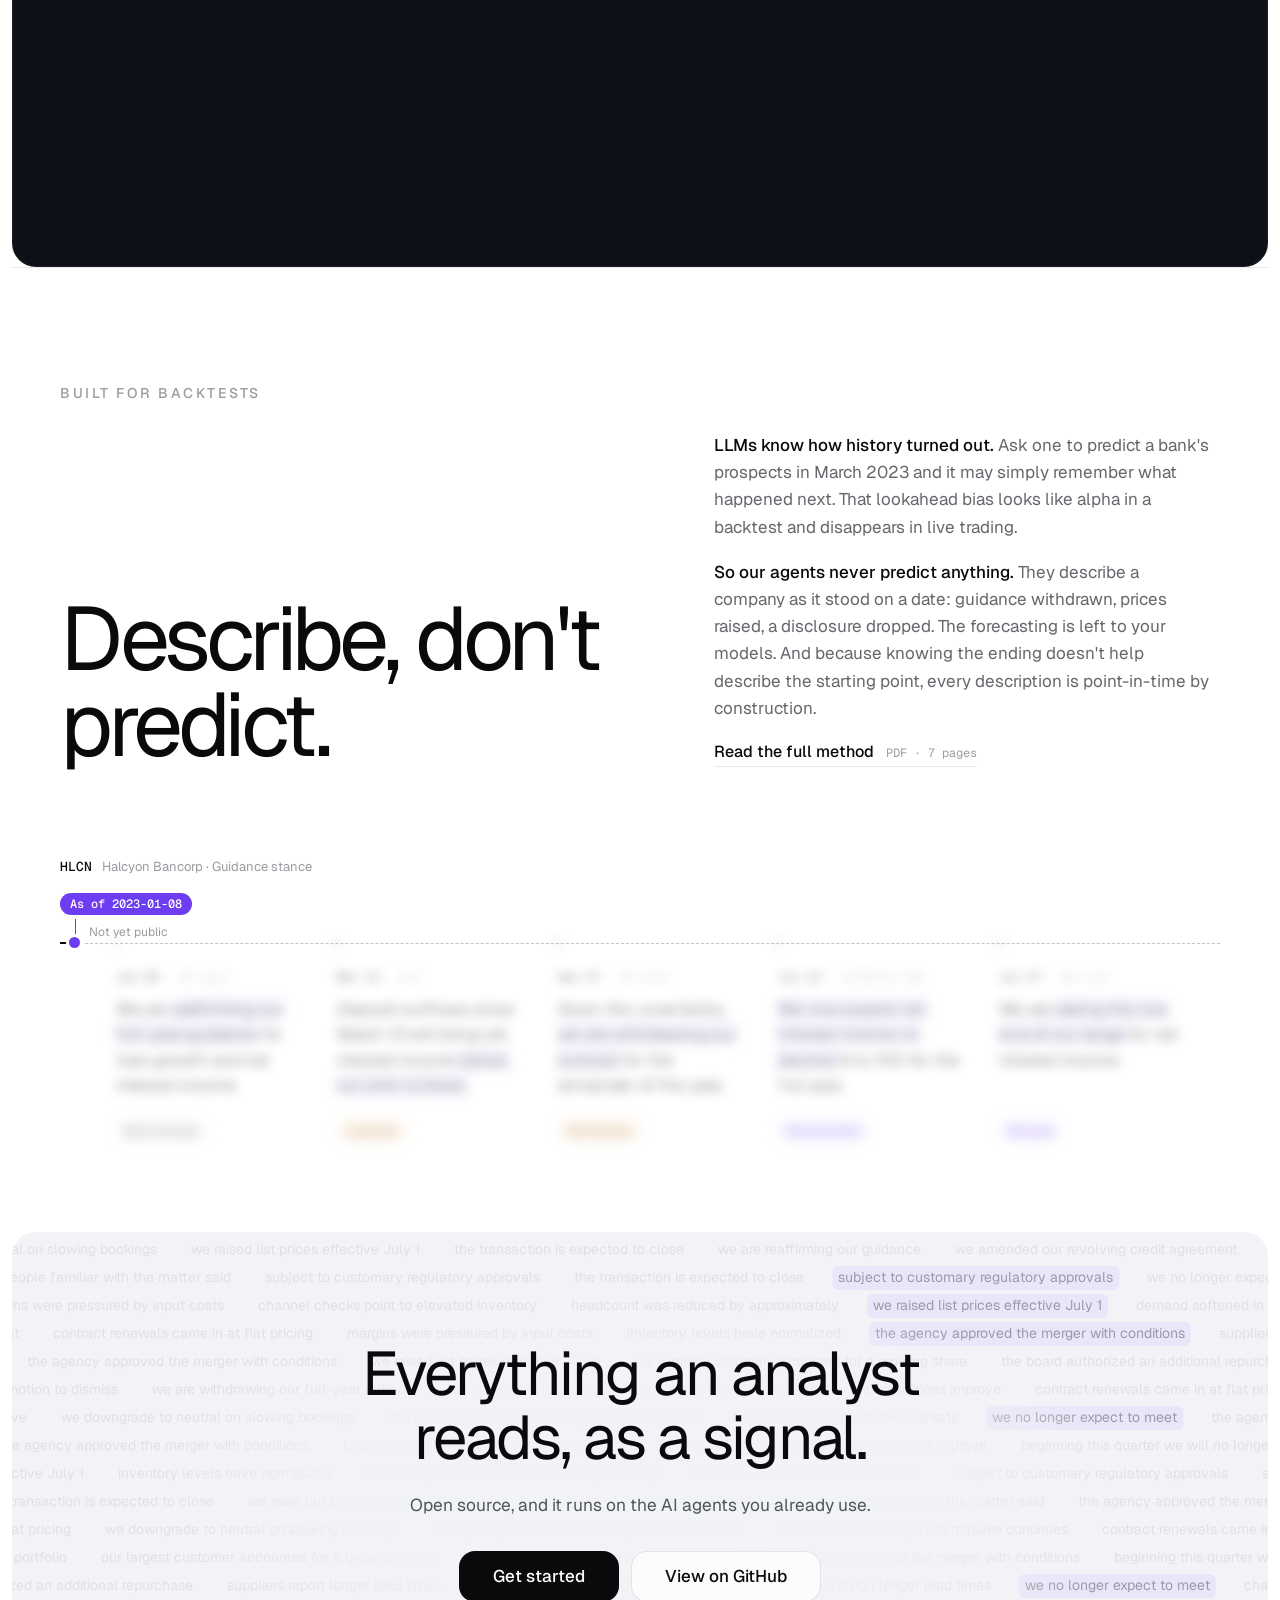
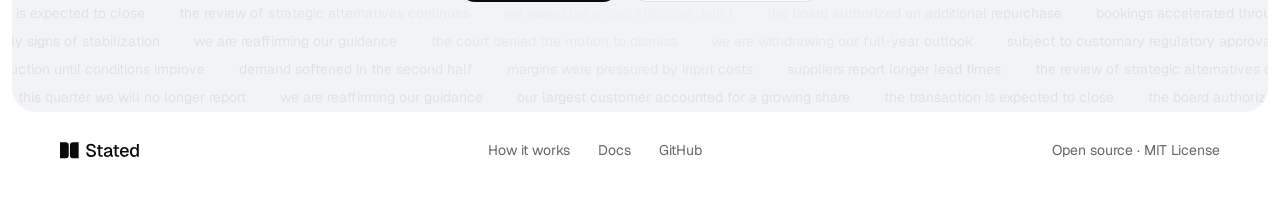
==== commit aeadca88: "Landing page: link the Describe, Don't Predict note The backtests section, headed "Describe, don't p" ====
--- a/site/index.html
+++ b/site/index.html
@@ -314,6 +314,9 @@
 .pit-copy { display: grid; gap: 18px; }
 .pit-copy p { margin: 0; color: var(--muted); font-size: 1.0625rem; line-height: 1.6; max-width: 31rem; }
 .pit-copy b { color: var(--fg); font-weight: 500; }
+.pit-read { justify-self: start; color: var(--fg); font-weight: 500; font-size: 1rem; text-decoration: none; border-bottom: 1px solid var(--rule); padding-bottom: 2px; transition: border-color 160ms ease; }
+.pit-read:hover { border-color: var(--fg); }
+.pit-read span { margin-left: 8px; color: var(--faint); font: 400 12px var(--mono); white-space: nowrap; }
 
 .pit { position: relative; padding-top: 112px; touch-action: pan-y; cursor: ew-resize; user-select: none; -webkit-user-select: none; outline: none; }
 .pit:focus-visible { box-shadow: 0 0 0 2px var(--accent); border-radius: 12px; }
@@ -466,6 +469,7 @@
       <div class="pit-copy">
         <p><b>LLMs know how history turned out.</b> Ask one to predict a bank's prospects in March 2023 and it may simply remember what happened next. That lookahead bias looks like alpha in a backtest and disappears in live trading.</p>
         <p><b>So our agents never predict anything.</b> They describe a company as it stood on a date: guidance withdrawn, prices raised, a disclosure dropped. The forecasting is left to your models. And because knowing the ending doesn't help describe the starting point, every description is point-in-time by construction.</p>
+        <a class="pit-read" href="describe-dont-predict.pdf">Read the full method <span>PDF · 7 pages</span></a>
       </div>
     </div>
     <div class="pit" id="pit" tabindex="0" role="slider" aria-label="As-of date for Halcyon Bancorp's guidance stance">
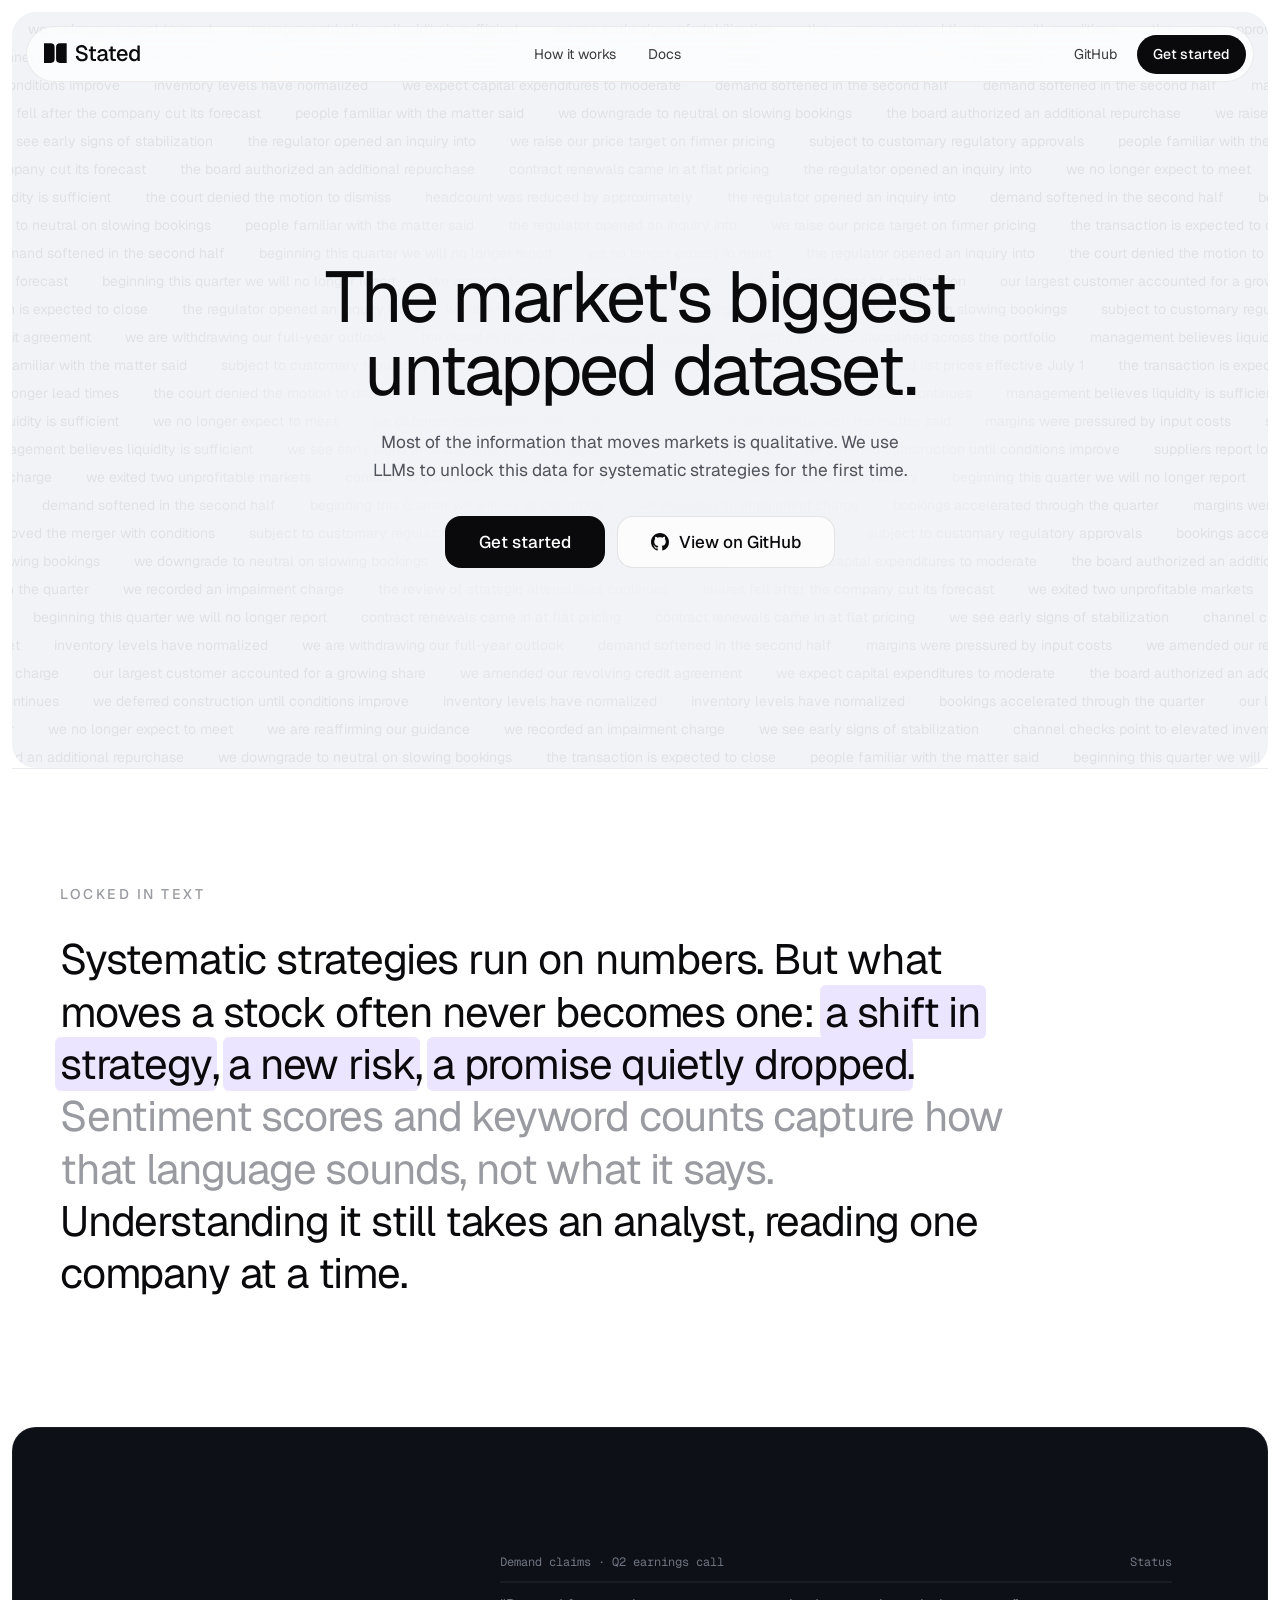
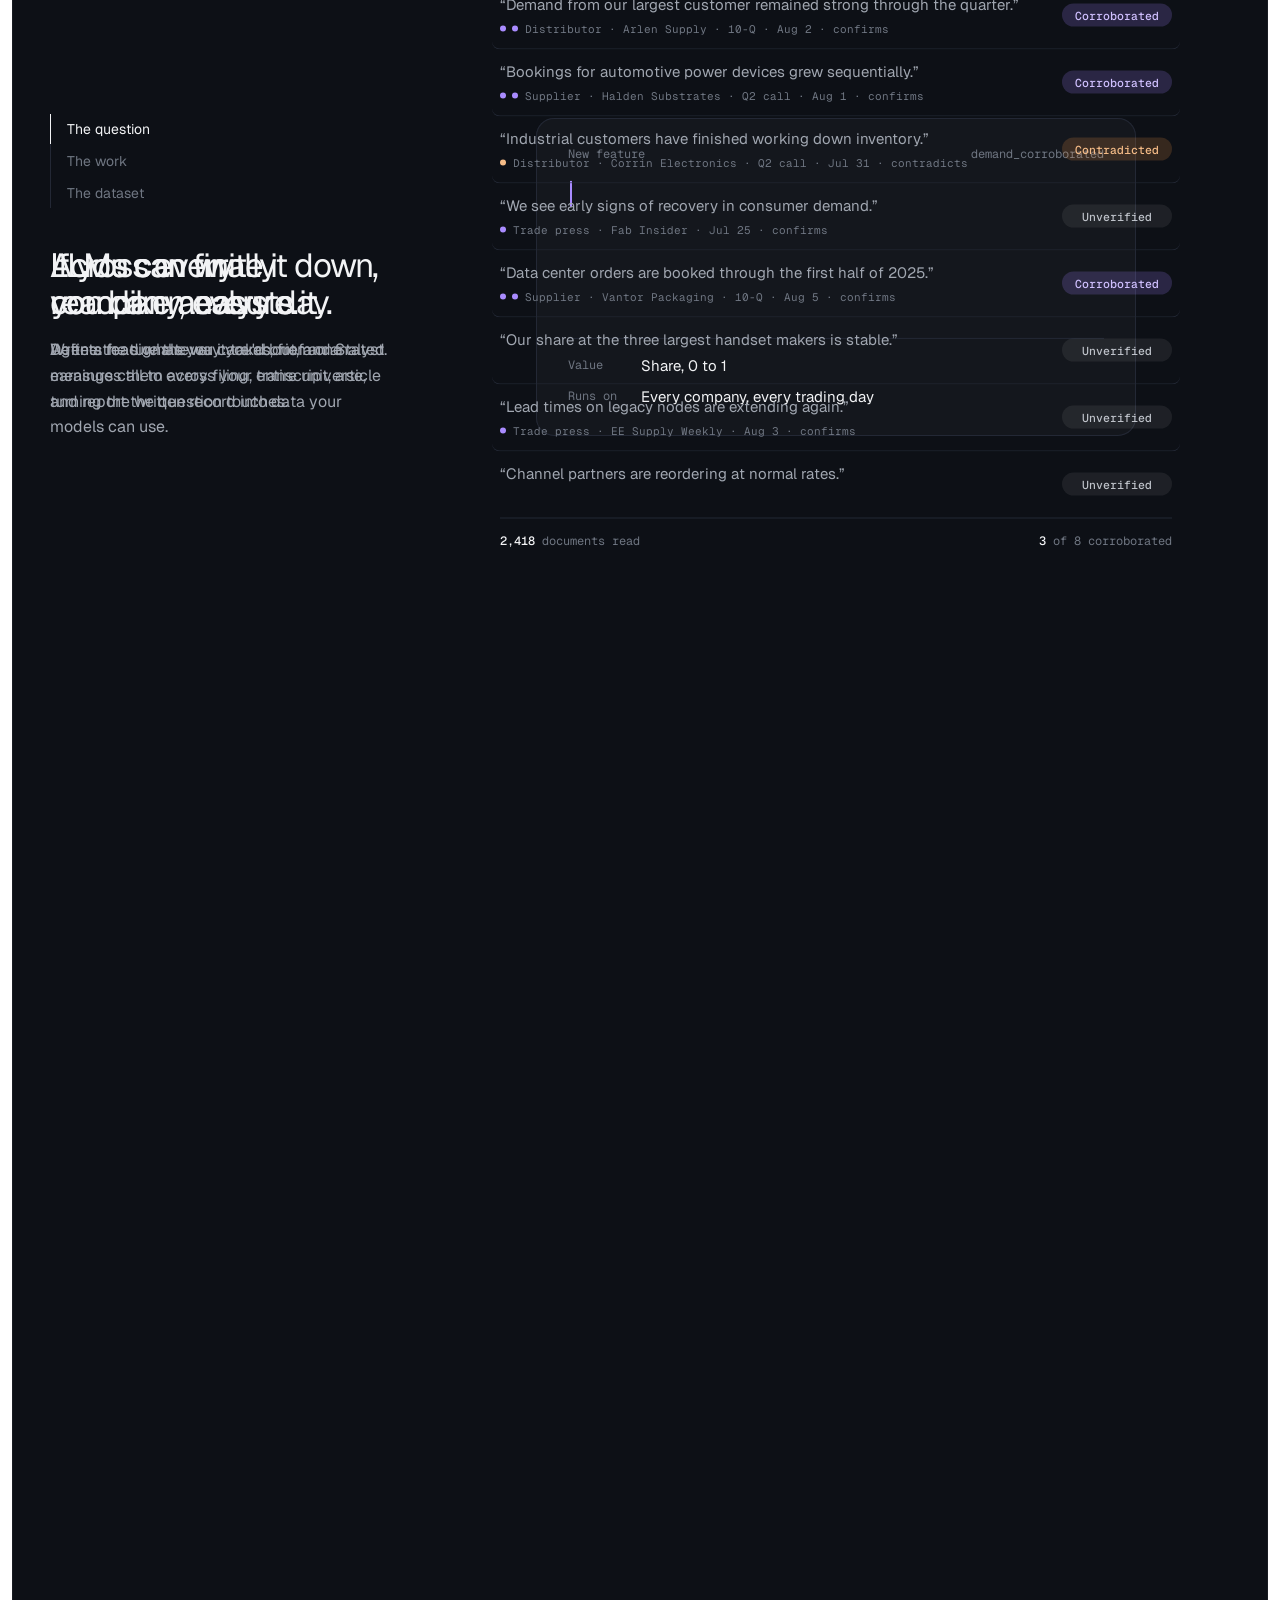
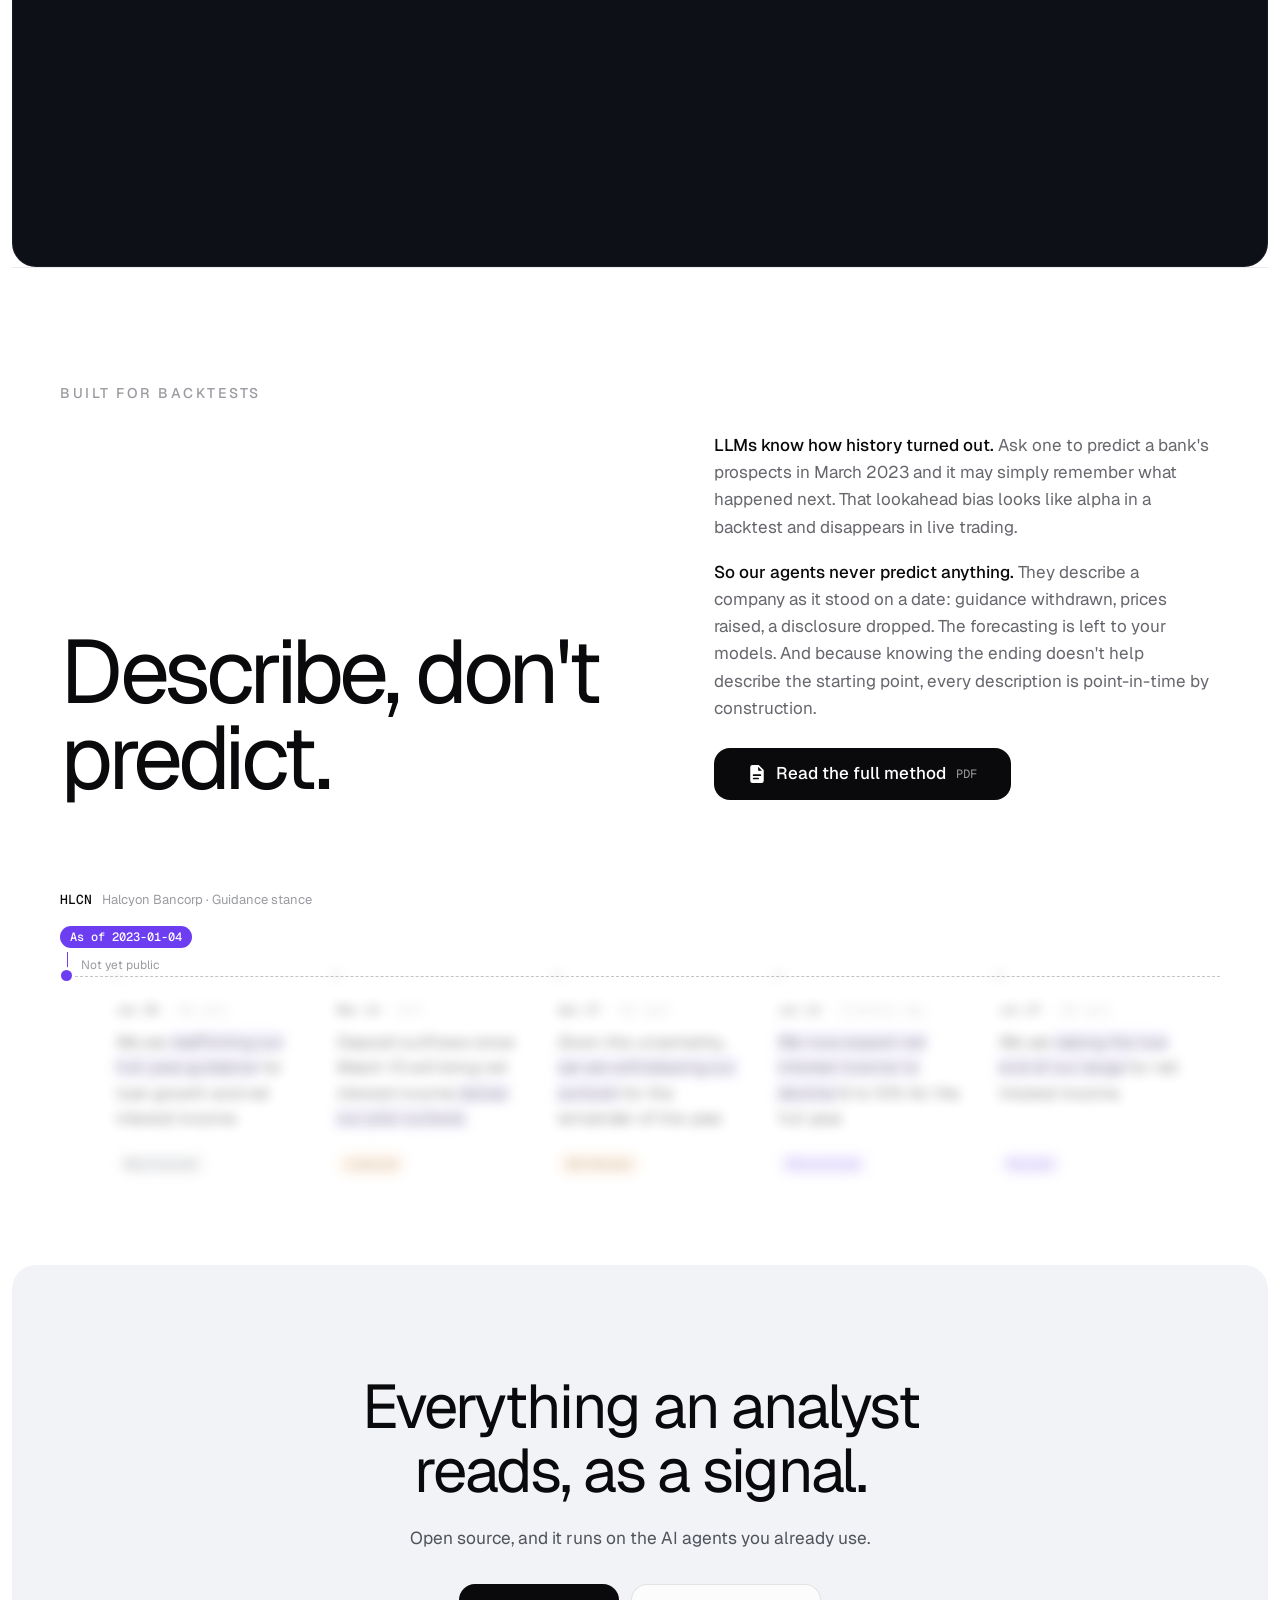
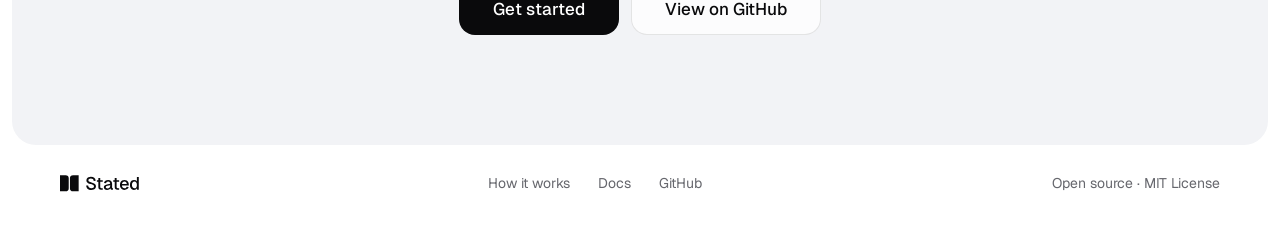
==== commit d362429e: "Landing page: make the method link a button The link under the backtests section was easy to miss. I" ====
--- a/site/index.html
+++ b/site/index.html
@@ -314,9 +314,8 @@
 .pit-copy { display: grid; gap: 18px; }
 .pit-copy p { margin: 0; color: var(--muted); font-size: 1.0625rem; line-height: 1.6; max-width: 31rem; }
 .pit-copy b { color: var(--fg); font-weight: 500; }
-.pit-read { justify-self: start; color: var(--fg); font-weight: 500; font-size: 1rem; text-decoration: none; border-bottom: 1px solid var(--rule); padding-bottom: 2px; transition: border-color 160ms ease; }
-.pit-read:hover { border-color: var(--fg); }
-.pit-read span { margin-left: 8px; color: var(--faint); font: 400 12px var(--mono); white-space: nowrap; }
+.pit-cta { justify-self: start; margin-top: 8px; }
+.pit-cta span { font: 400 12px var(--mono); opacity: 0.6; }
 
 .pit { position: relative; padding-top: 112px; touch-action: pan-y; cursor: ew-resize; user-select: none; -webkit-user-select: none; outline: none; }
 .pit:focus-visible { box-shadow: 0 0 0 2px var(--accent); border-radius: 12px; }
@@ -469,7 +468,7 @@
       <div class="pit-copy">
         <p><b>LLMs know how history turned out.</b> Ask one to predict a bank's prospects in March 2023 and it may simply remember what happened next. That lookahead bias looks like alpha in a backtest and disappears in live trading.</p>
         <p><b>So our agents never predict anything.</b> They describe a company as it stood on a date: guidance withdrawn, prices raised, a disclosure dropped. The forecasting is left to your models. And because knowing the ending doesn't help describe the starting point, every description is point-in-time by construction.</p>
-        <a class="pit-read" href="describe-dont-predict.pdf">Read the full method <span>PDF · 7 pages</span></a>
+        <a class="btn btn-light pit-cta" href="describe-dont-predict.pdf"><svg viewBox="0 0 16 16" aria-hidden="true"><path d="M4 0h5.5L14 4.5V14a2 2 0 0 1-2 2H4a2 2 0 0 1-2-2V2a2 2 0 0 1 2-2zm5 1.5V5h3.5L9 1.5zM5 8.25a.75.75 0 0 0 0 1.5h6a.75.75 0 0 0 0-1.5H5zm0 3a.75.75 0 0 0 0 1.5h4a.75.75 0 0 0 0-1.5H5z"></path></svg>Read the full method <span>PDF</span></a>
       </div>
     </div>
     <div class="pit" id="pit" tabindex="0" role="slider" aria-label="As-of date for Halcyon Bancorp's guidance stance">
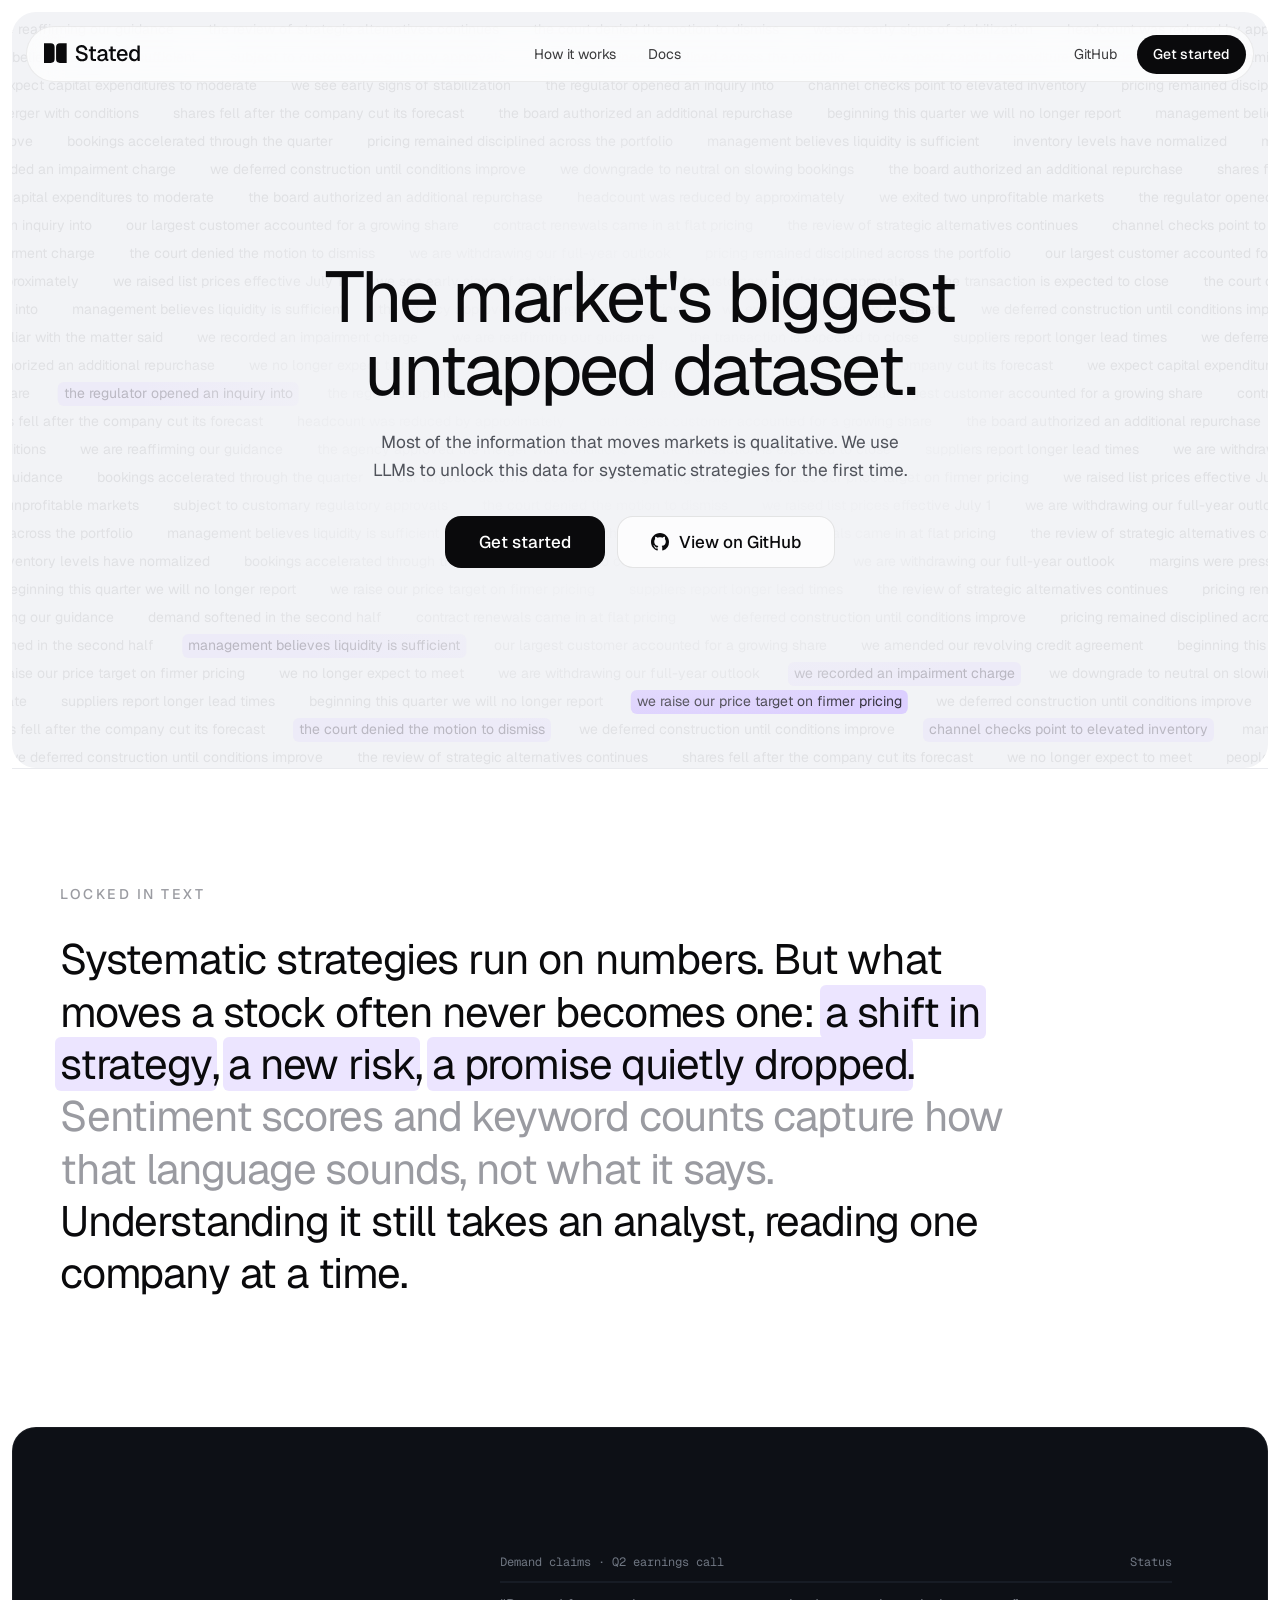
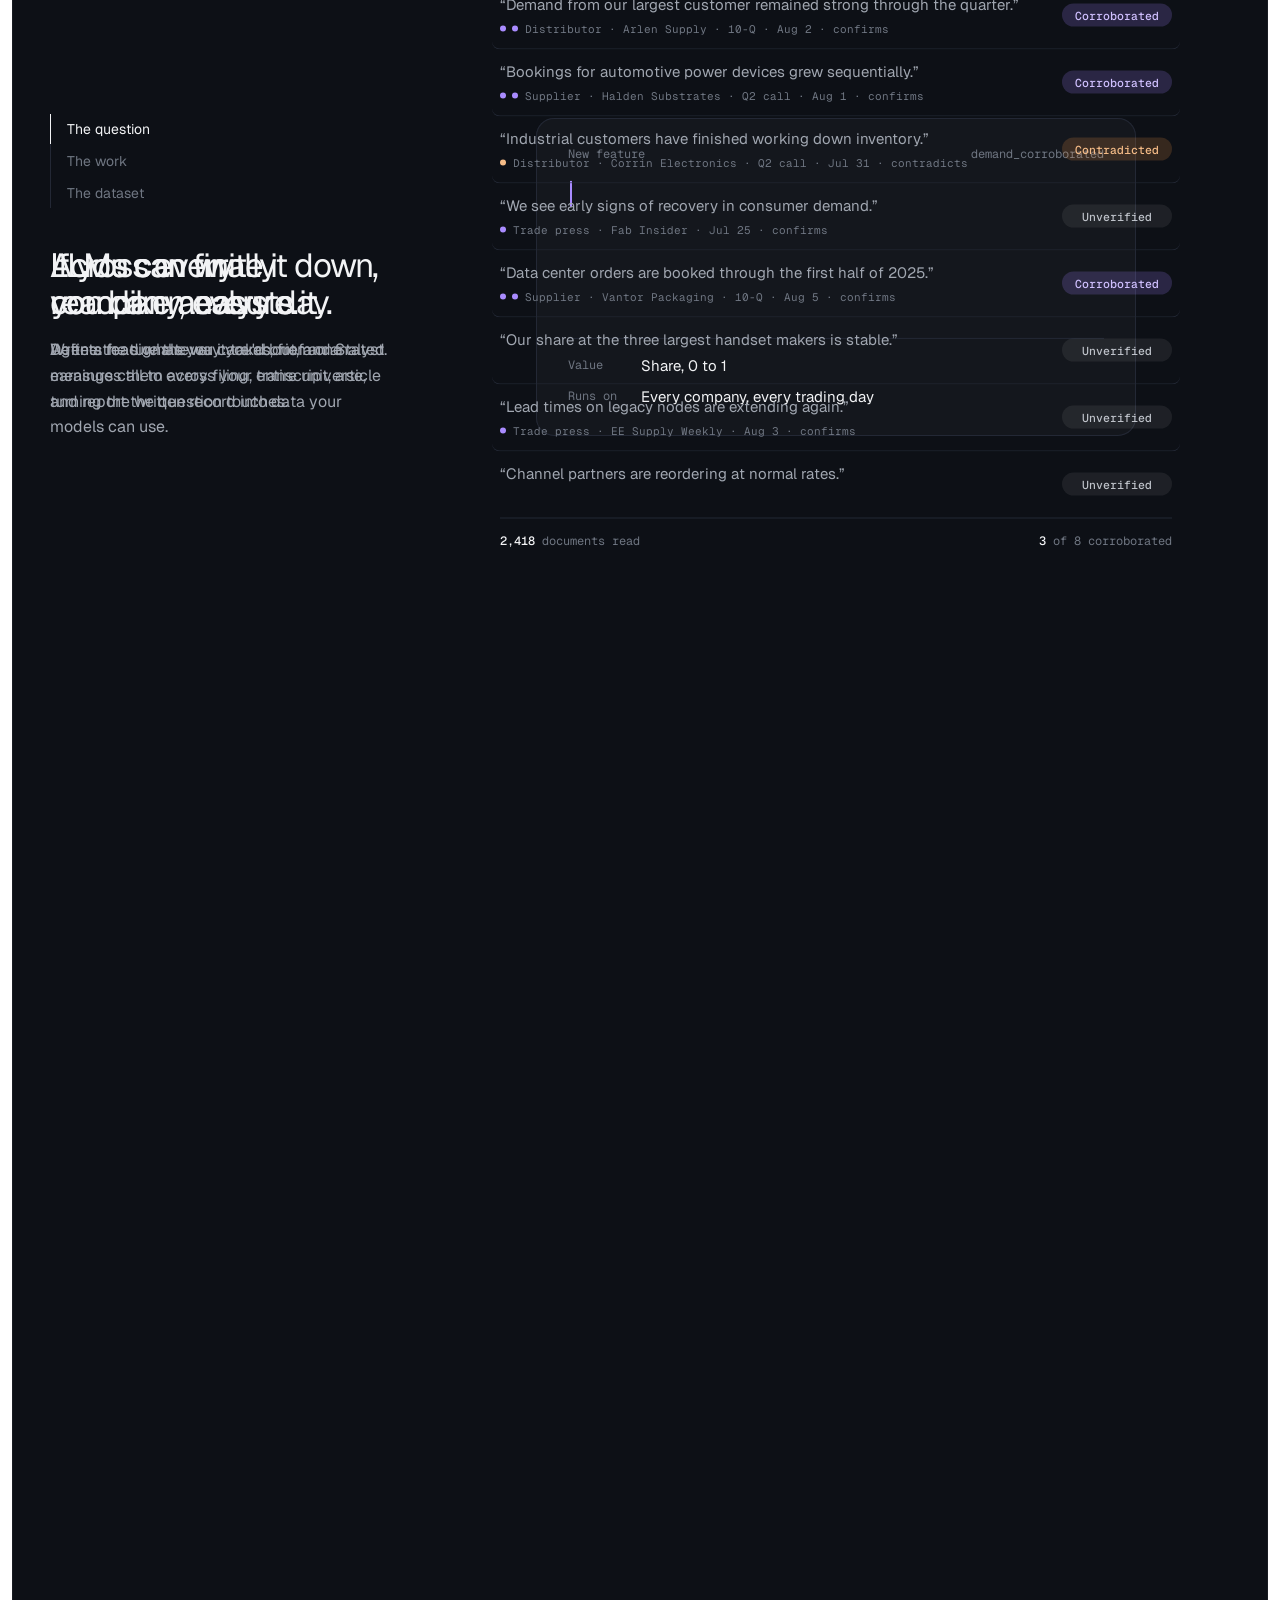
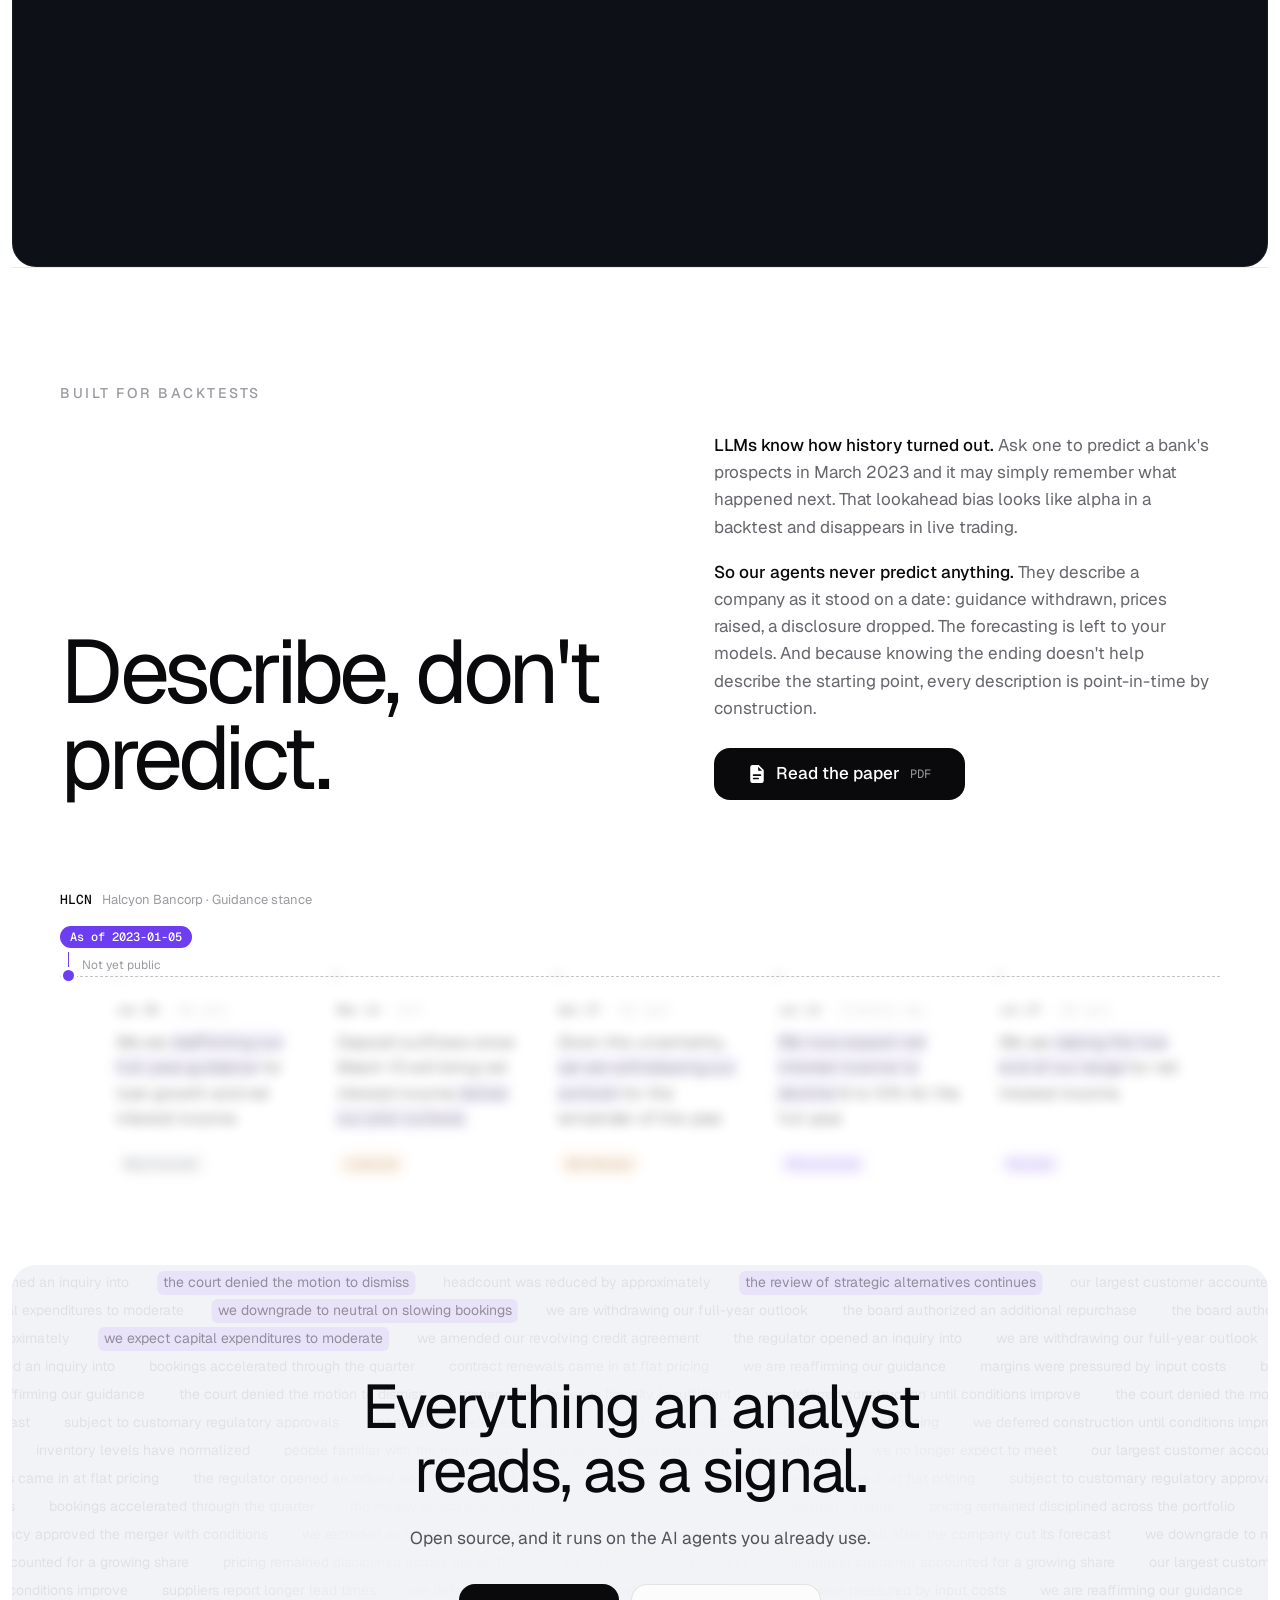
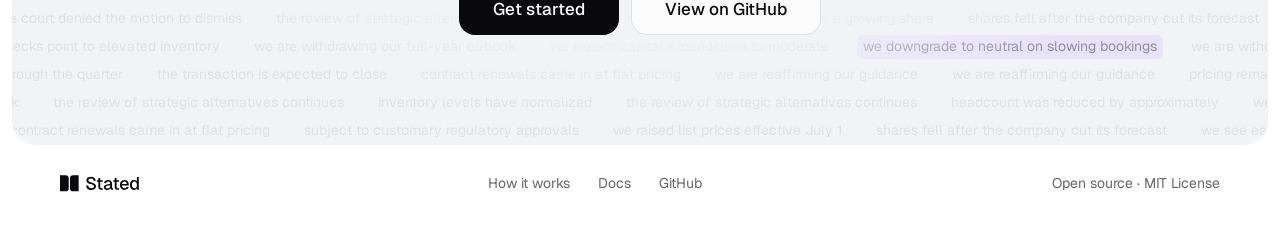
==== commit cf1b6ce7: "Landing page: label the button "Read the paper" Co-Authored-By: Claude Opus 5.5 <noreply@anthropic.c" ====
--- a/site/index.html
+++ b/site/index.html
@@ -468,7 +468,7 @@
       <div class="pit-copy">
         <p><b>LLMs know how history turned out.</b> Ask one to predict a bank's prospects in March 2023 and it may simply remember what happened next. That lookahead bias looks like alpha in a backtest and disappears in live trading.</p>
         <p><b>So our agents never predict anything.</b> They describe a company as it stood on a date: guidance withdrawn, prices raised, a disclosure dropped. The forecasting is left to your models. And because knowing the ending doesn't help describe the starting point, every description is point-in-time by construction.</p>
-        <a class="btn btn-light pit-cta" href="describe-dont-predict.pdf"><svg viewBox="0 0 16 16" aria-hidden="true"><path d="M4 0h5.5L14 4.5V14a2 2 0 0 1-2 2H4a2 2 0 0 1-2-2V2a2 2 0 0 1 2-2zm5 1.5V5h3.5L9 1.5zM5 8.25a.75.75 0 0 0 0 1.5h6a.75.75 0 0 0 0-1.5H5zm0 3a.75.75 0 0 0 0 1.5h4a.75.75 0 0 0 0-1.5H5z"></path></svg>Read the full method <span>PDF</span></a>
+        <a class="btn btn-light pit-cta" href="describe-dont-predict.pdf"><svg viewBox="0 0 16 16" aria-hidden="true"><path d="M4 0h5.5L14 4.5V14a2 2 0 0 1-2 2H4a2 2 0 0 1-2-2V2a2 2 0 0 1 2-2zm5 1.5V5h3.5L9 1.5zM5 8.25a.75.75 0 0 0 0 1.5h6a.75.75 0 0 0 0-1.5H5zm0 3a.75.75 0 0 0 0 1.5h4a.75.75 0 0 0 0-1.5H5z"></path></svg>Read the paper <span>PDF</span></a>
       </div>
     </div>
     <div class="pit" id="pit" tabindex="0" role="slider" aria-label="As-of date for Halcyon Bancorp's guidance stance">
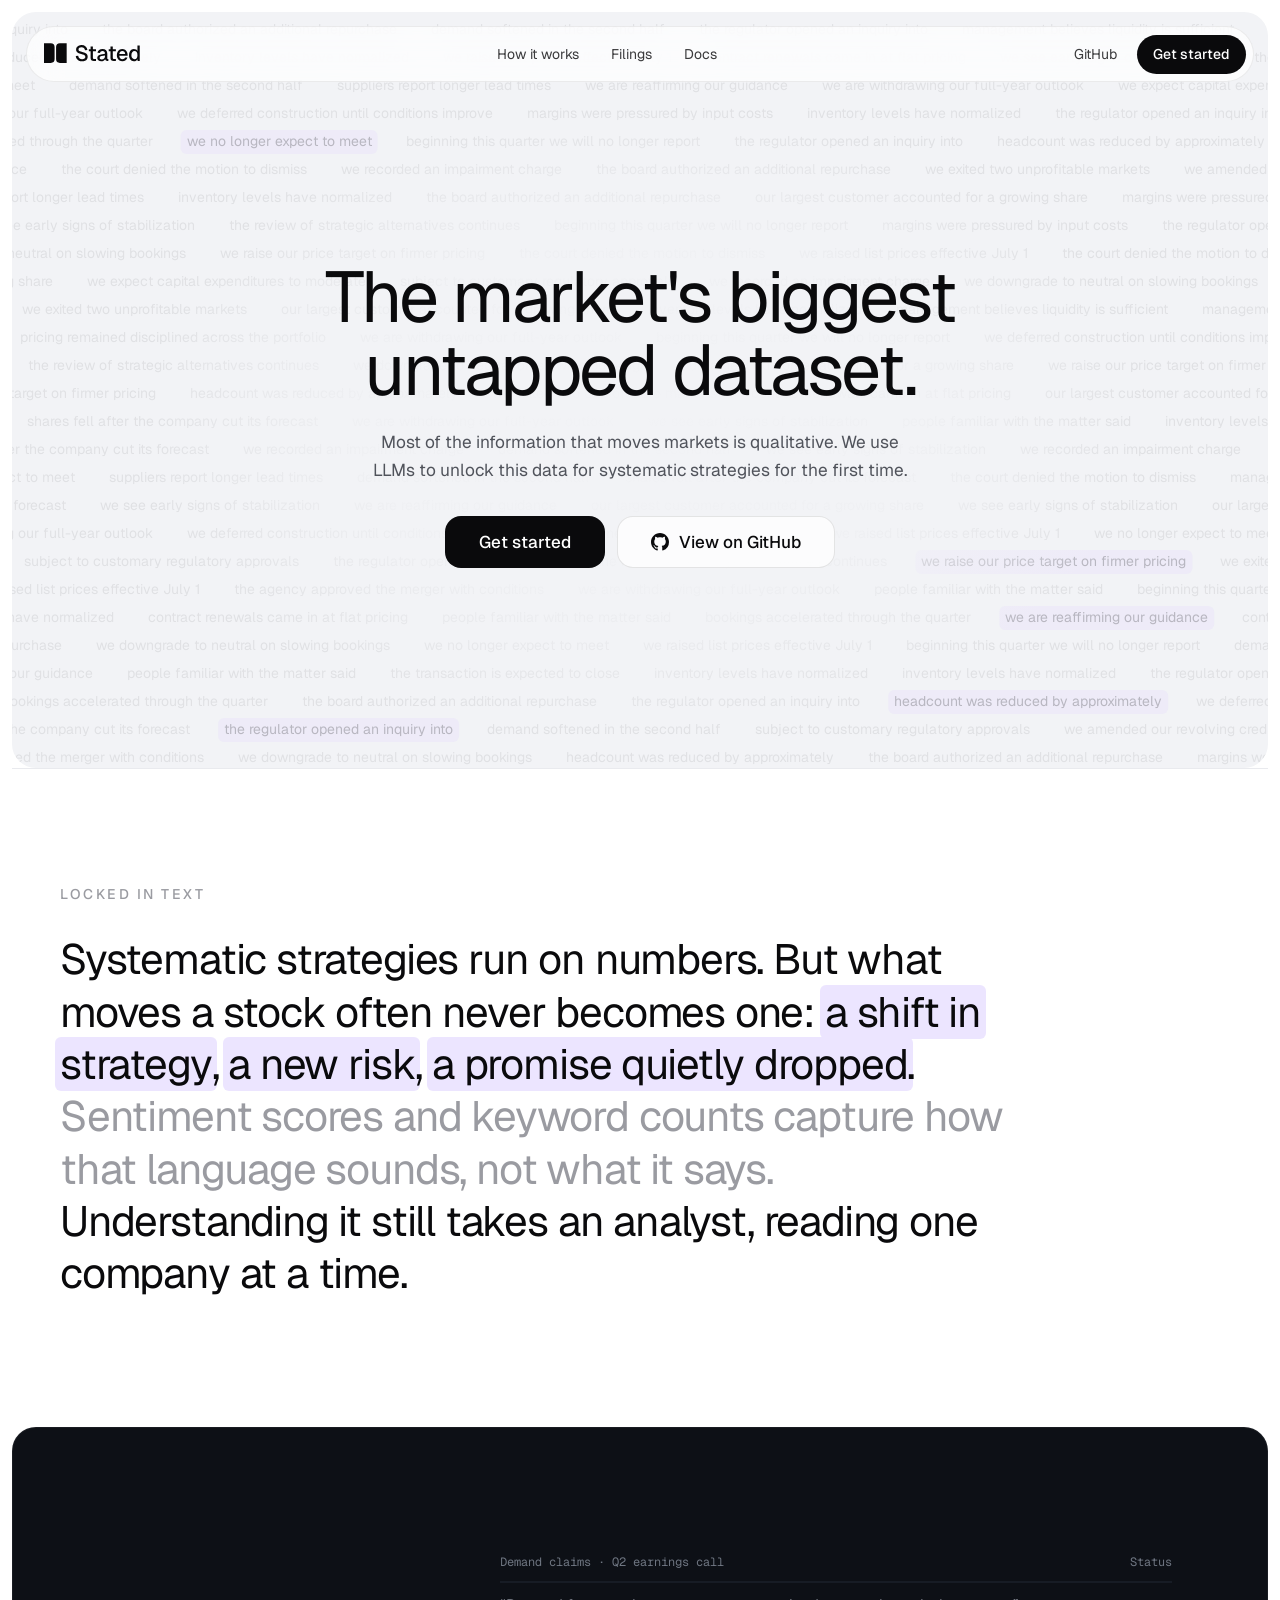
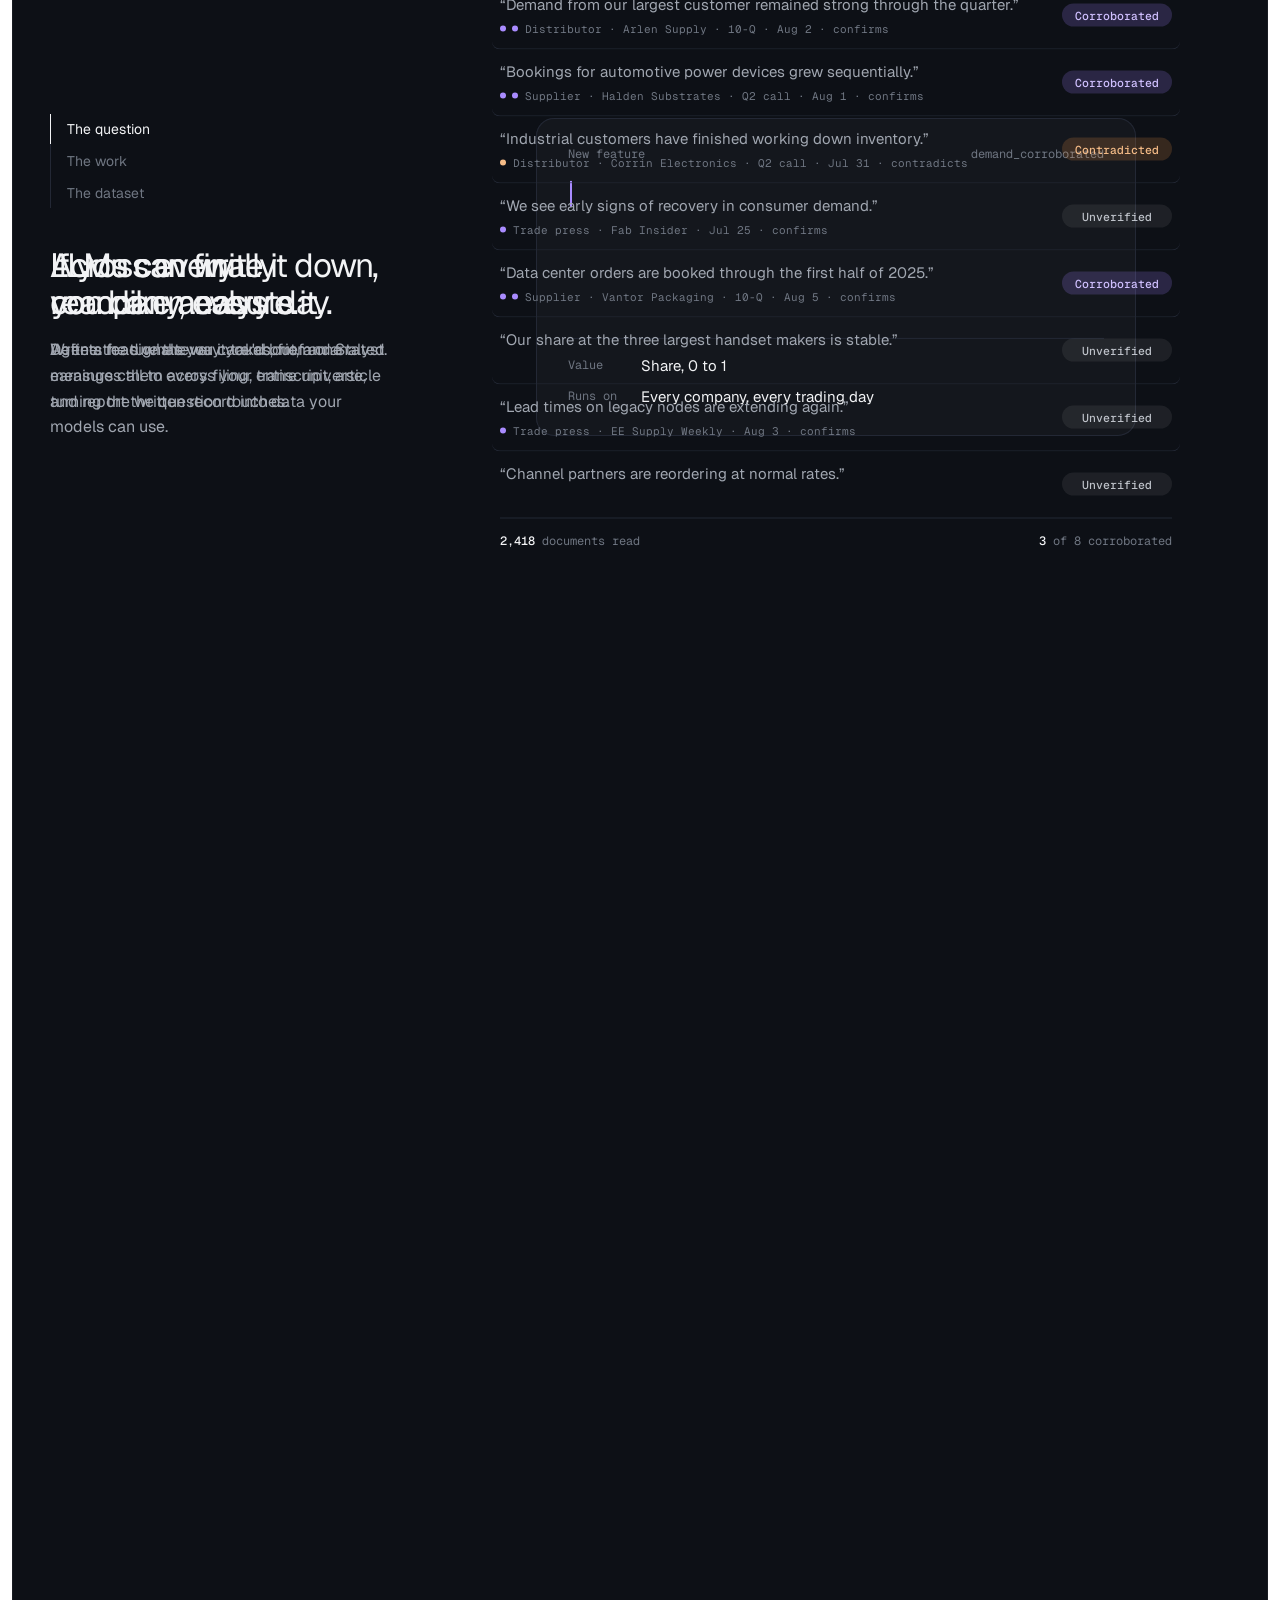
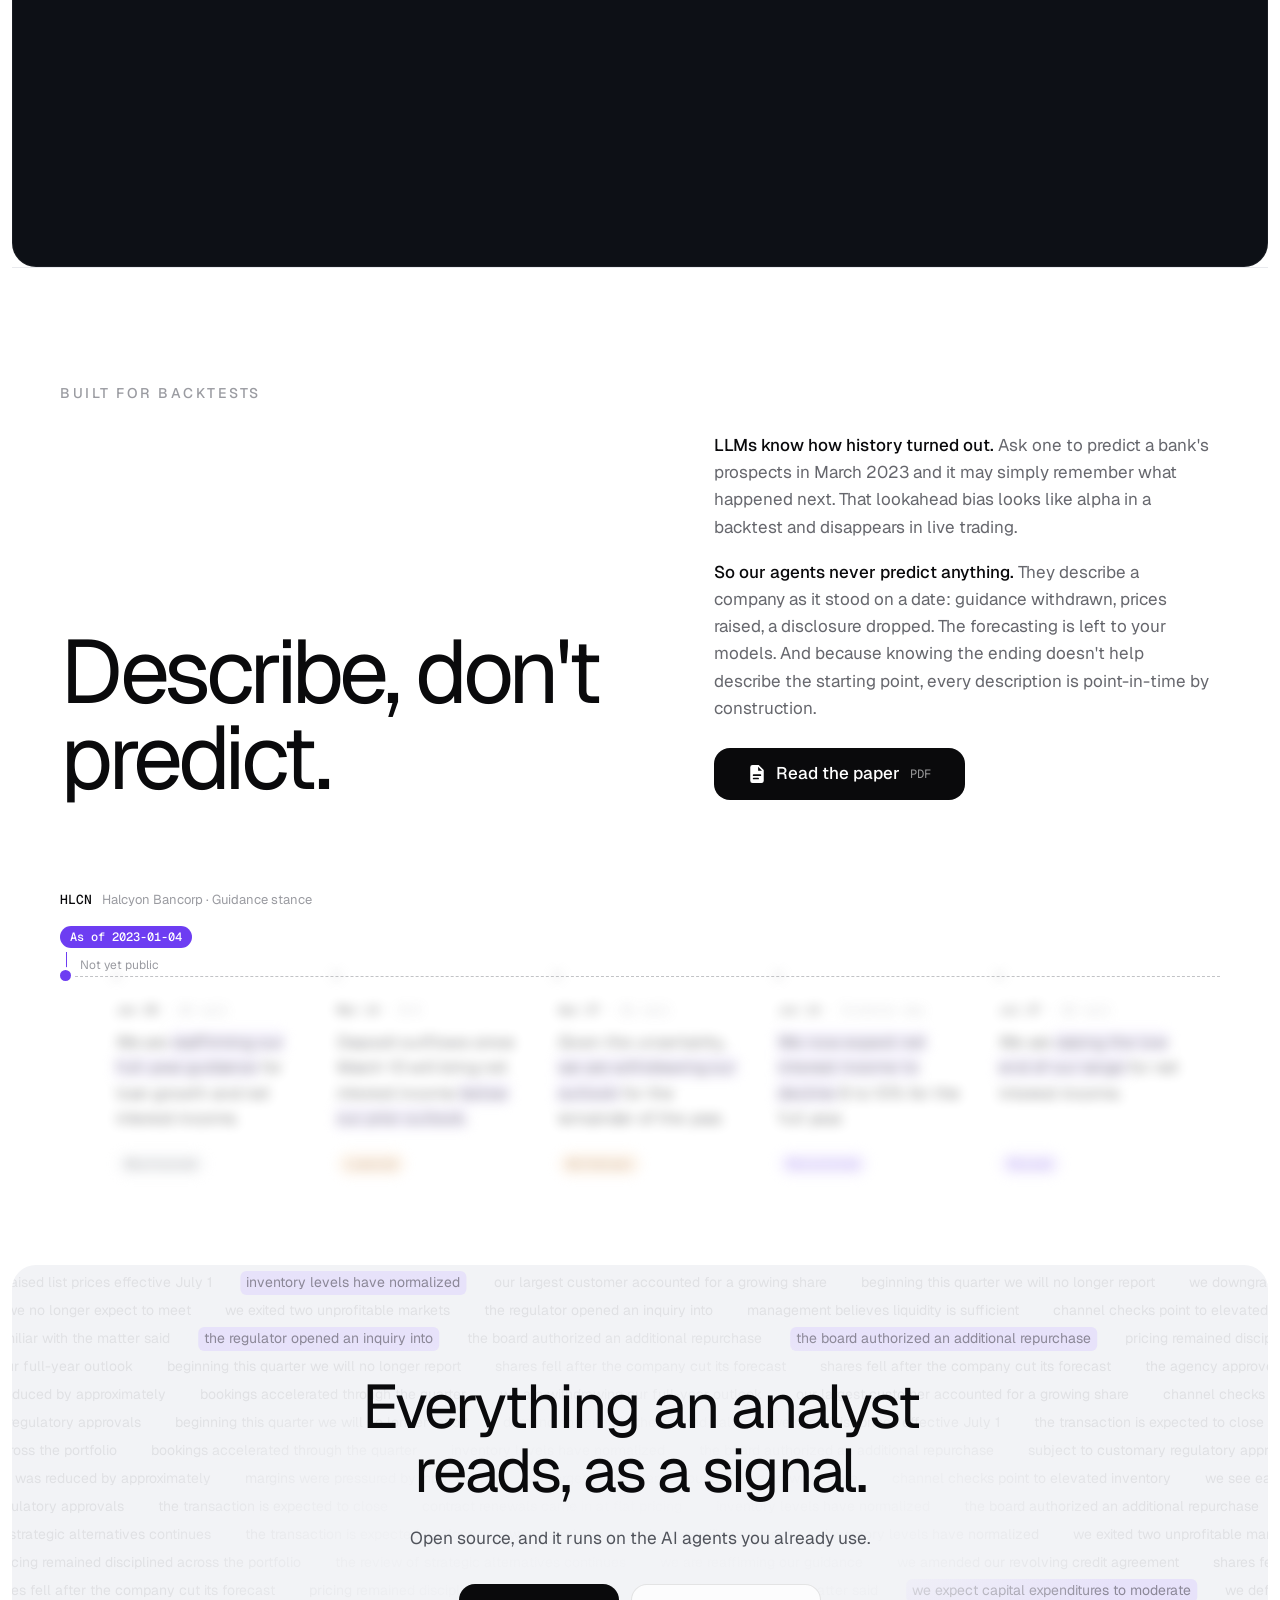
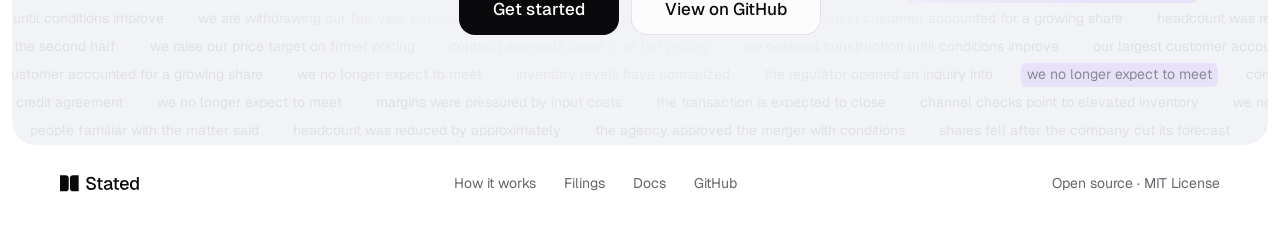
==== commit e2a0c3ec: "Add a guide to the free SEC filings set at /filings/ One static page in the landing page's manner: f" ====
--- a/site/index.html
+++ b/site/index.html
@@ -375,6 +375,7 @@
     <a class="brand" href="https://github.com/zmccormick7/Stated" aria-label="Stated"><span class="logo" role="img" aria-label="Stated"></span></a>
     <div class="nav-mid">
       <a href="#how">How it works</a>
+      <a href="filings/">Filings</a>
       <a href="https://github.com/zmccormick7/Stated/blob/main/docs/features.md">Docs</a>
     </div>
     <div class="nav-end">
@@ -505,6 +506,7 @@
   <a class="brand" href="https://github.com/zmccormick7/Stated" aria-label="Stated"><span class="logo" role="img" aria-label="Stated"></span></a>
   <nav class="footer-links" aria-label="Footer">
     <a href="#how">How it works</a>
+    <a href="filings/">Filings</a>
     <a href="https://github.com/zmccormick7/Stated/blob/main/docs/features.md">Docs</a>
     <a href="https://github.com/zmccormick7/Stated">GitHub</a>
   </nav>
